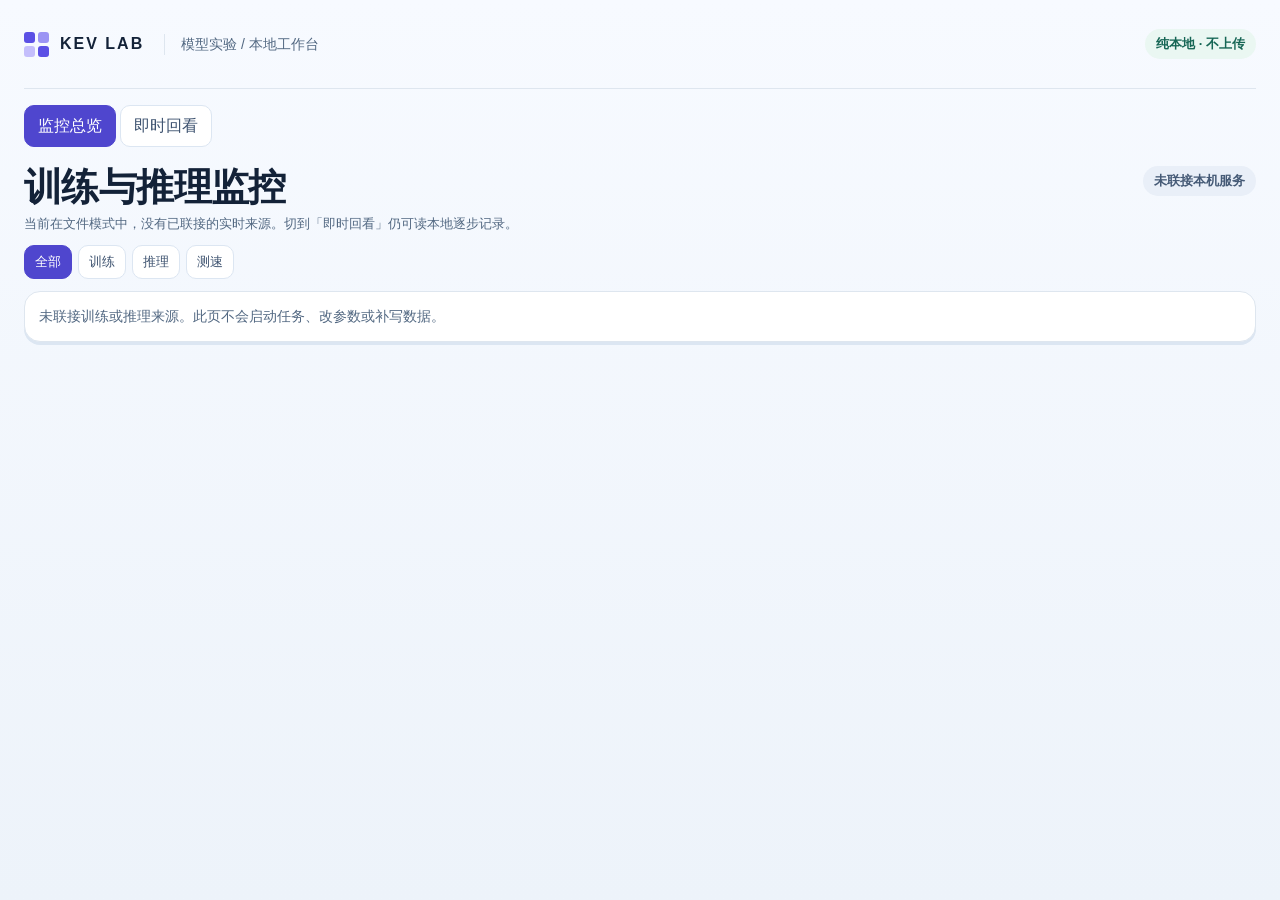
==== workbench/index.html @ c34fbc9e "Consolidate monitor and on-demand replay into workbench" ====
<!doctype html>
<html lang="zh-CN">
<head>
<meta charset="utf-8">
<meta name="viewport" content="width=device-width,initial-scale=1">
<meta name="color-scheme" content="light">
<meta http-equiv="Content-Security-Policy" content="default-src 'none'; script-src 'unsafe-inline'; style-src 'unsafe-inline'; connect-src 'self'; form-action 'none'; base-uri 'none'">
<title>Kev 2048 本地工作台</title>
<style>
:root{--ink:#132238;--muted:#526882;--line:#dee6ef;--indigo:#4f46ce;--coral:#ae4132;--shadow:#dce6f2;--card:#fff}
*,*::before,*::after{box-sizing:border-box}
body{margin:0;min-height:100vh;color:var(--ink);background:linear-gradient(180deg,#f7faff,#edf3fa);font:16px/1.5 "Segoe UI","Noto Sans CJK SC","Microsoft Yahei","PingFang SC",sans-serif}
main{width:min(100% - 48px,1312px);margin:auto}
button,select,input{font:inherit}
button,select{cursor:pointer}
:focus-visible{outline:3px solid #7469f4;outline-offset:3px}
header{min-height:89px;display:flex;align-items:center;border-bottom:1px solid var(--line);gap:20px}
.brand{display:flex;align-items:center;gap:11px;font:700 16px/1.1 "Segoe UI",sans-serif;letter-spacing:2px;white-space:nowrap}
.icon{display:grid;grid-template-columns:repeat(2,11px);gap:3px}
.icon i{width:11px;height:11px;border-radius:3px;background:#5b50e5}
.icon i:nth-child(2){background:#9b94f4}
.icon i:nth-child(3){background:#c4befc}
.crumb{color:var(--muted);font-size:14px;padding-left:16px;border-left:1px solid var(--line)}
.pill{border-radius:999px;padding:5px 11px;font-size:13px;font-weight:700;background:#e9eff8;color:#455a76}
header .pill{margin-left:auto;white-space:nowrap}
.intro{display:flex;align-items:center;justify-content:space-between;gap:14px;padding:24px 0 23px}
h1,h2,p{margin:0}
h1{font-position:normal;font-size:clamp(28px,4vw,43px);letter-spacing:-.6px;line-height:1.12}
.subtitle{margin-top:8px;color:var(--muted)}
.seed{display:block;padding:9px 16px;background:white;border:1px solid var(--line);border-radius:15px;min-width:205px}
.seed span{display:block;font-size:12px;font-weight:700;color:var(--muted)}
.seed select{border:0;padding:2px 24px 2px 0;background:transparent;color:var(--ink);font-weight:700;font-variant-numeric:tabular-nums;width:100%}
.boards{display:grid;grid-template-columns:repeat(2,minmax(0,1fr));gap:32px}
.panel{--accent:var(--indigo);--tone:#eeecff;min-width:0;border:1px solid var(--line);border-radius:23px;background:var(--card);padding:22px 23px 15px;box-shadow:0 4px 0 var(--shadow)}
.panel[data-policy="fixed"]{--accent:var(--coral);--tone:#fcefea}
.panel-head{display:flex;align-items:flex-start;justify-content:space-between;gap:8px;margin-bottom:20px}
.panel h2{font-size:clamp(19px,2.4vw,27px);line-height:1.23;display:flex;align-items:center;gap:8px;overflow-wrap:anywhere}
.panel h2::before{content:"";width:10px;height:10px;border-radius:50%;background:var(--accent);flex-shrink:0}
.panel-head p{color:var(--muted);font-size:13px;margin-top:6px}
.status{color:var(--accent);background:var(--tone);flex-shrink:0;white-space:nowrap}
.status::before{content:"";display:inline-block;width:7px;height:7px;border-radius:50%;background:currentColor;margin-right:6px;vertical-align:1px}
.panel-main{display:grid;grid-template-columns:minmax(0,368fr) minmax(0,202fr);gap:20px;align-items:stretch}
.board{background:#d3ddeb;border-radius:18px;padding:9px;aspect-ratio:1;display:grid;grid-template-columns:repeat(4,minmax(0,1fr));grid-template-rows:repeat(4,minmax(0,1fr));gap:6px;overflow:hidden;container-type:inline-size}
.tile{position:relative;border-radius:10px;display:grid;place-items:center;font-family:"Segoe UI",system-ui,sans-serif;font-size:9.1cqi;font-weight:750;background:#e3eaf2;color:#2d435a;min-width:0;line-height:1}
.tile.spawn{outline:3px solid var(--accent);outline-offset:-3px}
.tile.spawn::after{content:"";position:absolute;width:7px;height:7px;border-radius:50%;top:7px;right:7px;background:var(--accent)}
.tile[data-value="2"]{background:#fafcff}.tile[data-value="4"]{background:#edf0ff;color:#403d8e}.tile[data-value="8"]{background:#d9e4ff;color:#203e7d}.tile[data-value="16"]{background:#a7bff3;color:#192950}.tile[data-value="32"]{background:#5366ad;color:#fff}.tile[data-value="64"]{background:#333580;color:#fff}.tile[data-value="128"]{background:#332c72;color:#fff}.tile[data-value="256"]{background:#292259;color:#fff}
.stats{display:grid;grid-template-rows:repeat(3,minmax(0,auto));align-content:stretch;gap:5px;background:#f2f6fb;border-radius:15px;padding:15px 16px 12px;min-width:0;margin:0}
.metric{min-width:0}
.metric dt{margin:0 0 5px;color:var(--muted);font-size:14px;font-weight:650}
.metric dd{margin:0;font-family:"Segoe UI","Noto Sans CJK SC","Microsoft Yahei",sans-serif;font-variant-numeric:tabular-nums;line-height:1.1;font-size:clamp(20px,3vw,42px);font-weight:750}
.metric.move{border-top:1px solid var(--line);padding-top:14px}
.metric.move dd{background:var(--tone);color:var(--accent);border-radius:10px;padding:10px;font-size:16px;min-height:40px;display:flex;align-items:center;gap:10px}
.metric.move .arrow{font-size:23px;line-height:1}
.metric.tile-best dd{font-size:clamp(18px,2.5vw,30px)}
.decision-note{color:var(--muted);font-size:13px;margin-top:9px;min-height:20px}.panel-foot{border-top:1px solid var(--line);padding-top:13px;margin-top:18px;display:flex;flex-wrap:wrap;justify-content:space-between;gap:3px 10px;font-size:14px;font-weight:700}
.panel-foot span:first-child{color:var(--muted)}
.timeline{margin-top:27px;padding:21px 25px 9px;border:1px solid var(--line);border-radius:22px;background:#fff;box-shadow:0 4px 0 var(--shadow)}
.timeline-main{display:grid;grid-template-columns:245px minmax(0,1fr);gap:34px;align-items:stretch}
.timeline h2{font-size:21px;line-height:1.2}
.timeline .hint{margin-top:5px;font-size:13px;color:var(--muted)}
.controlbar{display:flex;gap:8px;align-items:center;margin-top:15px}
.controlbar button{width:45px;height:42px;padding:0;background:#f1f5fa;border:0;border-radius:12px;color:var(--ink);font-weight:700;display:grid;place-items:center;flex-shrink:0}
.controlbar button:disabled{cursor:not-allowed;opacity:.5}
.controlbar button:not(:disabled):hover{filter:brightness(.95)}
.controlbar button svg{width:18px;height:18px}
.controlbar button.play{background:var(--indigo);color:#fff}
.controlbar select{border:0;background:#f1f5fa;border-radius:10px;padding:7px 6px;font-size:14px;font-weight:700;max-width:68px;color:var(--ink)}
.track{border-left:1px solid var(--line);padding-left:31px;min-width:0;display:flex;flex-direction:column;justify-content:space-between}
.track-top{display:flex;justify-content:space-between;align-items:center;gap:8px}
.track-top label{font-size:14px;font-weight:700;color:var(--muted)}
#turn-output{font-size:17px;font-weight:700;white-space:nowrap;font-variant-numeric:tabular-nums}
input[type="range"]{appearance:none;width:100%;margin:0;background:transparent;height:30px;cursor:pointer;accent-color:var(--indigo)}
input[type="range"]::-webkit-slider-runnable-track{height:7px;border-radius:15px;background:linear-gradient(to right,var(--indigo) 0 var(--position,0%),#dce6f1 var(--position,0%) 100%)}
input[type="range"]::-webkit-slider-thumb{appearance:none;border:3px solid var(--indigo);background:#fff;width:19px;height:19px;border-radius:50%;margin-top:-6px}
input[type="range"]::-moz-range-track{height:7px;border-radius:15px;background:linear-gradient(to right,var(--indigo) 0 var(--position,0%),#dce6f1 var(--position,0%) 100%)}
input[type="range"]::-moz-range-thumb{border:3px solid var(--indigo);background:#fff;width:15px;height:15px;border-radius:50%}
.track-range{margin:26px 6px 0;position:relative}
.tick{position:absolute;top:26px;transform:translateX(-50%);font-size:12px;color:var(--muted);font-variant-numeric:tabular-nums}
.end-marker{position:absolute;bottom:27px;transform:translateX(-50%);border:0;color:var(--coral);background:#fcefea;font-size:11px;font-weight:700;padding:4px 7px;border-radius:9px;white-space:nowrap}
.end-marker[hidden]{display:none}
.jumps{display:flex;gap:7px;flex-wrap:wrap;font-size:12px;margin-top:23px;padding-bottom:3px}
.jumps button{border:1px solid var(--line);padding:4px 8px;border-radius:8px;background:white;color:var(--muted)}
.jumps button:hover{border-color:var(--indigo);color:var(--indigo)}
.legend{margin-top:13px;padding-top:9px;border-top:1px solid var(--line);display:flex;justify-content:space-between;gap:8px;color:var(--muted);font-size:12px}
.legend i{display:inline-block;width:12px;height:12px;border:2px solid var(--indigo);border-radius:3px;vertical-align:-2px;margin-right:6px}
.page-foot{padding:20px 0;display:flex;gap:10px;justify-content:space-between;color:var(--muted);font-size:12px}
.page-foot strong{letter-spacing:1.25px;white-space:nowrap}
@media(max-width:1060px){.boards{gap:18px}.panel{padding:17px}.panel-main{gap:11px}.stats{padding:10px}.metric dt{font-size:12px}.metric.move{padding-top:8px}.metric.move dd{min-height:34px;padding:6px;font-size:14px}}
@media(max-width:800px){main{width:calc(100% - 32px)}header{min-height:58px}.intro{padding:19px 0}.panel-main{grid-template-columns:1fr}.stats{grid-template-columns:repeat(3,minmax(0,1fr));grid-template-rows:auto;gap:6px;padding:10px;align-items:start}.metric.move{border:0;padding:0}.metric.move dd{min-height:0;padding:3px 4px;gap:4px;white-space:nowrap}.metric.move .arrow{font-size:17px}.metric dt{margin-bottom:4px}.board{max-width:100%}.timeline-main{grid-template-columns:1fr;gap:15px}.track{border-left:0;border-top:1px solid var(--line);padding:12px 0 0}}
@media(max-width:520px){main{width:calc(100% - 22px)}header{gap:9px;min-height:49px}.brand{font-size:12px;letter-spacing:1.2px;gap:6px}.icon{grid-template-columns:repeat(2,8px);gap:2px}.icon i{width:8px;height:8px;border-radius:2px}.crumb{font-size:11px;padding-left:7px}.pill{font-size:11px;padding:4px 6px}.status::before{width:5px;height:5px;margin-right:3px}.intro{display:block;padding:14px 0}.subtitle{font-size:13px;margin-top:5px}.seed{margin-top:9px;padding:3px 7px;min-width:0;display:inline-flex;gap:5px;align-items:center}.seed span{font-size:10px}.seed select{padding:2px;font-size:12px;width:auto}.boards{gap:8px}.panel{padding:9px 6px 8px;border-radius:12px}.panel-head{display:block;margin-bottom:6px}.panel h2{font-size:15px;gap:5px}.panel h2::before{width:6px;height:6px}.panel-head p{display:none}.status{display:inline-block;margin-top:4px}.panel-main{gap:5px}.board{padding:4px;gap:3px;border-radius:9px}.tile{border-radius:5px;font-size:11.7cqi}.tile.spawn{outline-width:2px;outline-offset:-2px}.tile.spawn::after{width:4px;height:4px;top:4px;right:4px}.stats{padding:5px 4px;gap:3px;border-radius:7px}.metric dt{font-size:10px;line-height:1.12;margin-bottom:5px;min-height:22px}.metric dd,.metric.tile-best dd{font-size:17px}.metric.move dd{font-size:10px;padding:3px 2px;gap:1px}.metric.move .arrow{font-size:12px}.panel-foot{display:block;margin-top:6px;padding-top:6px;font-size:10px}.panel-foot span:first-child{display:block}.timeline{margin-top:12px;padding:11px 10px 7px;border-radius:12px}.timeline h2{font-size:17px}.timeline .hint{font-size:11px}.timeline-main{gap:8px}.controlbar{margin-top:8px}.controlbar button{width:44px;height:44px}.track{padding-top:7px}.track-top label,.jumps{font-size:11px}#turn-output{font-size:14px}.track-range{margin:24px 7px 0}.legend{margin-top:7px;font-size:10px}.legend .shortcuts{display:none}.page-foot{font-size:9px;padding:10px 0}}
@media(max-width:520px){.decision-note{font-size:10px;line-height:1.25;min-height:26px;margin-top:5px}}
@media(prefers-reduced-motion:reduce){*{scroll-behavior:auto!important}}
/* The semantic grid remains in place underneath the clipped, visual-only layer. */
.board{position:relative}
.board.is-sliding>.tile{color:transparent!important;background:#e3eaf2!important;outline:none!important}
.board.is-sliding>.tile::after{display:none}
.fx-layer{position:absolute;inset:0;pointer-events:none;z-index:2;overflow:hidden}
.tile.fx-tile{position:absolute;max-width:none;will-change:transform,opacity}

[hidden]{display:none!important}
header .pill{color:#166655;background:#eaf7f2}
#import-panel{padding:17px 19px;margin-bottom:17px}
.import-grid{display:grid;grid-template-columns:minmax(0,1fr) auto;align-items:center;gap:14px}
.import-title{font-size:19px}
.import-help{font-size:13px;color:var(--muted);margin-top:4px;overflow-wrap:anywhere}
.picker{background:var(--indigo);color:white;border:0;border-radius:11px;padding:10px 14px;font-size:14px;font-weight:700;white-space:nowrap}
.picker:disabled{opacity:.6;cursor:wait}
#file-input{position:absolute;width:1px;height:1px;overflow:hidden;clip-path:inset(50%)}
#import-panel.dragover{outline:2px solid var(--indigo);outline-offset:3px}
#import-status{font-size:13px;color:var(--muted);margin-top:9px;overflow-wrap:anywhere}
#import-status[data-error=true]{color:var(--coral)}
.view-controls{display:grid;grid-template-columns:minmax(114px,.62fr) repeat(2,minmax(120px,1fr));gap:8px;margin:0 0 10px}
.view-controls label{min-width:0;font-size:12px;font-weight:700;color:var(--muted);background:#fff;border:1px solid var(--line);border-radius:11px;padding:6px 8px}
.view-controls select{display:block;width:100%;min-width:0;overflow:hidden;text-overflow:ellipsis;border:0;padding:4px;color:var(--ink);background:transparent}
.same-step{font-size:13px;color:var(--muted);margin:0 0 12px}
.same-step[data-mismatch=true]{color:var(--coral)}
.boards.single{grid-template-columns:minmax(0,650px);justify-content:center}
.panel-head p{overflow-wrap:anywhere}
.panel[data-slot="right"]{--accent:var(--coral);--tone:#fcefea}
.card{border:1px solid var(--line);border-radius:16px;background:white;box-shadow:0 3px 0 var(--shadow)}
.blank{padding:34px 24px;text-align:center;color:var(--muted)}
.blank h2{color:var(--ink);margin-bottom:4px;font-size:22px}
.panel-foot{margin-top:10px}
.decision-note{overflow-wrap:anywhere}
@media(max-width:600px){.view-controls{grid-template-columns:1fr 1fr}.view-controls label:first-child{grid-column:1/-1}.same-step{font-size:11px}.import-title{font-size:16px}.import-help,#import-status{font-size:11px}#import-panel{padding:11px}.import-grid{gap:8px}.picker{font-size:12px;padding:8px}.blank{padding:24px 12px}.blank h2{font-size:18px}}
.arcade-nav{display:flex;gap:7px;align-items:center;flex-wrap:wrap;margin:16px 0 0}
.arcade-nav button,.monitor-filters button{border:1px solid #dce6f2;border-radius:10px;background:#fff;color:#3e5370;padding:8px 13px;font:inherit;cursor:pointer}
.arcade-nav button[aria-selected="true"],.monitor-filters button[aria-pressed="true"]{color:#fff;background:var(--indigo);border-color:var(--indigo)}
.monitor-pane{padding:13px 0 24px}
.monitor-header{display:flex;justify-content:space-between;align-items:flex-start;gap:12px;margin:6px 0 12px}
.monitor-header h1{font-size:clamp(25px,4vw,38px);margin-bottom:5px}
.monitor-header p,.monitor-meta,.monitor-history{font-size:13px;color:var(--muted);overflow-wrap:anywhere}
.monitor-filters{display:flex;gap:6px;flex-wrap:wrap;margin-bottom:12px}
.monitor-filters button{font-size:13px;padding:6px 10px}
#monitor-sources{display:grid;grid-template-columns:repeat(2,minmax(0,1fr));gap:14px;align-items:start}
.monitor-card,.monitor-empty{padding:14px;min-width:0;overflow-wrap:anywhere}
.monitor-empty{grid-column:1/-1;color:var(--muted);font-size:14px}
.monitor-top{display:flex;justify-content:space-between;align-items:flex-start;gap:10px}
.monitor-top h2{font-size:19px;line-height:1.2;margin:0 0 5px}
.monitor-stage{font-size:14px;font-weight:710;margin:8px 0 6px}
.pill[data-tone="active"]{background:#e5f5ed;color:#176d55}
.pill[data-tone="old"]{background:#fff2da;color:#785120}
.pill[data-tone="error"]{background:#fcece8;color:var(--coral)}
.monitor-progress{height:9px;width:100%;accent-color:var(--indigo)}
.monitor-metrics{display:grid;grid-template-columns:repeat(auto-fit,minmax(112px,1fr));gap:6px;margin:7px 0}
.monitor-metric{background:#f2f6fb;border-radius:8px;padding:7px 8px}
.monitor-metric dt{color:var(--muted);font-size:11px}
.monitor-metric dd{margin:0;font-weight:700;font-size:16px}
.monitor-card h3{font-size:13px;margin:11px 0 4px}
.monitor-board{aspect-ratio:1;width:min(100%,190px);display:grid;grid-template:repeat(4,1fr)/repeat(4,1fr);gap:4px;padding:5px;background:#d3ddeb;border-radius:10px}
.monitor-board .tile{font-size:16px;border-radius:7px}
.monitor-history{padding-left:1.3em;margin:0}
.monitor-history li{margin:2px 0}
@media(max-width:650px){.arcade-nav{margin-top:10px}.arcade-nav button{font-size:13px;padding:6px 9px}.monitor-header p,.monitor-meta,.monitor-history{font-size:11px}#monitor-sources{grid-template-columns:1fr}.monitor-card,.monitor-empty{padding:10px}.monitor-top h2{font-size:17px}}
</style>
</head>
<body><main>
<header><div class="brand"><span class="icon" aria-hidden="true"><i></i><i></i><i></i><i></i></span>KEV LAB</div><p class="crumb">模型实验 / 本地工作台</p><span class="pill">纯本地 · 不上传</span></header>
<nav class="arcade-nav" aria-label="工作台模式"><div role="tablist" aria-label="工作台模式">
<button type="button" role="tab" id="arcade-monitor-tab" aria-selected="true" aria-controls="arcade-monitor-pane">监控总览</button>
<button type="button" role="tab" id="arcade-review-tab" aria-selected="false" aria-controls="arcade-review-pane" tabindex="-1">即时回看</button>
</div></nav>
<section id="arcade-monitor-pane" class="monitor-pane" role="tabpanel" aria-labelledby="arcade-monitor-tab">
<div class="monitor-header"><div><h1>训练与推理监控</h1><p id="monitor-description">只读查看实际来源的最近进展。</p></div>
<span class="pill" id="monitor-connection" role="status">尚未联接</span></div>
<div class="monitor-filters" aria-label="筛选观察来源">
<button type="button" data-monitor-filter="all" aria-pressed="true">全部</button>
<button type="button" data-monitor-filter="training" aria-pressed="false">训练</button>
<button type="button" data-monitor-filter="inference" aria-pressed="false">推理</button>
<button type="button" data-monitor-filter="benchmark" aria-pressed="false">测速</button>
</div>
<div id="monitor-sources"><div class="card monitor-empty">尚未收到观察来源。</div></div>
</section>
<div id="arcade-review-pane" role="tabpanel" aria-labelledby="arcade-review-tab" hidden>
<section class="intro" aria-labelledby="main-title"><div><h1 id="main-title">2048 即时回看</h1><p class="subtitle">选中结果文件，就能回放真实棋局。无需装模型、开服务器或联网。</p></div></section>
<section class="card" id="import-panel" aria-labelledby="import-title">
<div class="import-grid"><div><h2 class="import-title" id="import-title">导入本地对局</h2><p class="import-help">选择或拖入一个或多个逐步记录，例如 <code>runs/某次测试/moves.jsonl</code>。<code>benchmark.json</code> 只有摘要，不能回放。</p></div><button type="button" class="picker" id="pick" aria-describedby="import-status">选择结果文件</button><input id="file-input" type="file" accept=".jsonl,.json,application/json,application/x-ndjson" multiple tabindex="-1" aria-label="选择对局文件"></div>
<p id="import-status" role="status">文件只在当前浏览器里读取。可同时选中两次测试的逐步记录。</p>
</section>
<section class="card blank" id="empty"><h2>还没有导入棋局</h2><p>选一个文件可播放单局；导入相同种子下的两个版本，可并排比较。</p></section>
<section id="replay" hidden aria-label="对局回放">
<div class="view-controls">
<label>选择种子 <select id="seed-select" aria-label="选择种子"></select></label>
<label>左侧版本 <select id="left-select" aria-label="左侧版本"></select></label>
<label id="right-control">右侧版本 <select id="right-select" aria-label="右侧版本"></select></label>
</div>
<p class="same-step" id="comparison">同一步不一定是同一盘面；这里只对齐两局各自的步数。</p>
<div class="boards" id="boards">
<article class="panel" data-slot="left">
<div class="panel-head"><div><h2>左侧</h2><p class="panel-source"></p></div><span class="pill status"></span></div>
<div class="panel-main">
<div class="board" role="img"></div>
<dl class="stats"><div class="metric"><dt class="score-label"></dt><dd class="score"></dd></div><div class="metric move"><dt class="move-label"></dt><dd><span class="arrow" aria-hidden="true"></span><span class="move-name"></span></dd></div><div class="metric tile-best"><dt>最大方块</dt><dd class="best"></dd></div></dl>
</div><p class="decision-note"></p><div class="panel-foot"><span>记录终点</span><span class="final"></span></div>
</article><article class="panel" data-slot="right">
<div class="panel-head"><div><h2>右侧</h2><p class="panel-source"></p></div><span class="pill status"></span></div>
<div class="panel-main">
<div class="board" role="img"></div>
<dl class="stats"><div class="metric"><dt class="score-label"></dt><dd class="score"></dd></div><div class="metric move"><dt class="move-label"></dt><dd><span class="arrow" aria-hidden="true"></span><span class="move-name"></span></dd></div><div class="metric tile-best"><dt>最大方块</dt><dd class="best"></dd></div></dl>
</div><p class="decision-note"></p><div class="panel-foot"><span>记录终点</span><span class="final"></span></div>
</article></div>
<section class="timeline" aria-labelledby="timeline-title">
<div class="timeline-main">
<div><h2 id="timeline-title">回放时间轴</h2><p class="hint" id="track-hint">比较时对齐两边的步数</p>
<div class="controlbar">
<button type="button" id="prev" aria-label="上一步" title="上一步（←）"><svg aria-hidden="true" viewBox="0 0 24 24" fill="none" stroke="currentColor" stroke-width="2" stroke-linecap="round" stroke-linejoin="round"><path d="M15 6l-6 6 6 6"/></svg></button>
<button type="button" class="play" id="play" aria-label="播放" title="播放或暂停（空格）"><svg aria-hidden="true" viewBox="0 0 24 24" fill="currentColor"><path d="M7 4l14 8-14 8z"/></svg></button>
<button type="button" id="next" aria-label="下一步" title="下一步（→）"><svg aria-hidden="true" viewBox="0 0 24 24" fill="none" stroke="currentColor" stroke-width="2" stroke-linecap="round" stroke-linejoin="round"><path d="M9 6l6 6-6 6"/></svg></button>
<select id="speed" aria-label="播放速度"><option value="0.5">0.5×</option><option value="1" selected>1×</option><option value="2">2×</option><option value="4">4×</option></select>
</div></div>
<div class="track"><div class="track-top"><label for="seek">按步回放</label><output id="turn-output" for="seek"></output></div>
<div class="track-range"><button type="button" class="end-marker" id="marker" hidden></button><input type="range" id="seek" min="0" max="0" step="1" value="0"><div id="ticks" aria-hidden="true"></div></div>
<div class="jumps"><button type="button" id="jump-start">回到开局</button><button type="button" id="jump-divergence" hidden></button><button type="button" id="jump-end">跳到最后</button></div></div>
</div>
<div class="legend"><span><i aria-hidden="true"></i>先滑动、再合并。描边标记最后出现的新方块。</span><span class="shortcuts">← / → 移步 · 空格播放或暂停</span></div>
</section>
</section>
<footer class="page-foot"><span>来源：你选择的本地逐步记录。页面从不上传、推理或补写新走法。</span><strong>KEV / 2048</strong></footer><noscript>请启用 JavaScript 以读取并回放本地文件。此页面不需要网络。</noscript>
</div>
</main>
<script>/* Independent offline verifier; never evaluates imported data as code. */
(function (root) {
  'use strict';
  const MAX_BYTES = 16 * 1024 * 1024, MAX_ROWS = 25000, MAX_TRACKS = 128, MAX_TURNS = 10000;
  const DIRS = ['up','down','left','right'];
  const END = new Map([['terminal','terminal'],['cap','cap'],['capped','cap'],['stopped','stopped'],['error','incomplete'],['incomplete','incomplete']]);
  const EVENTS = new Set(['ready','loading','running','paused','move','terminal','cap','capped','stopped','error','incomplete']);
  let imports = 0;
  function fail(s) { throw new Error(s); }
  function obj(x) { return x !== null && typeof x === 'object' && !Array.isArray(x); }
  function has(o,k) { return Object.prototype.hasOwnProperty.call(o,k); }
  function eq(a,b) { return a.length === b.length && a.every((x,i) => x === b[i]); }
  function str(x) {
    return typeof x === 'string' && x.trim() && x.length <= 100 && !/[\x00-\x1f\x7f]/.test(x);
  }
  function tile(x) {
    return Number.isSafeInteger(x) && (x===0 || (x>=2 && x<=2**30 && Number.isInteger(Math.log2(x))));
  }
  function board(raw) {
    if (!Array.isArray(raw)) fail('缺少可验证的 4×4 棋盘');
    let b = raw;
    if (raw.length === 4 && raw.every(row => Array.isArray(row) && row.length === 4)) b = raw.flat();
    if (b.length !== 16 || !b.every(tile)) fail('棋盘必须包含 16 个合法方块值');
    return b.slice();
  }
  const lines = Object.fromEntries(DIRS.map(d => [d, Array.from({length:4}, (_,i) =>
    Array.from({length:4}, (_,j) => d==='up' ? 4*j+i : d==='down' ? 4*(3-j)+i :
      d==='left' ? 4*i+j : 4*i+3-j))]));
  function slide(b, a) {
    const c = Array(16).fill(0);
    let gain = 0;
    for (const idx of lines[a]) {
      const ts = idx.map(i=>b[i]).filter(Boolean);
      let dest = 0;
      for (let i = 0; i < ts.length; i++) {
        let v = ts[i];
        if (v === ts[i+1]) { v *= 2; i++; gain += v; }
        c[idx[dest++]] = v;
      }
    }
    return { b:c, gain };
  }
  function legal(b) { return DIRS.filter(d => !eq(slide(b,d).b,b)); }
  function decode(text) {
    if (typeof text !== 'string') fail('只接受本地文本回放');
    if (text.length > MAX_BYTES || new TextEncoder().encode(text).byteLength > MAX_BYTES) fail('文件超过 16 MiB');
    text = text.trimStart().replace(/^\uFEFF/, '').trim();
    if (!text || !/^[{[]/.test(text)) fail('只支持 JSON 或 JSONL 逐步记录');
    let x, parsed = false;
    try { x = JSON.parse(text); parsed = true; } catch (_) {}
    if (parsed) {
      if (Array.isArray(x)) return x;
      if (obj(x)) {
        const recognized = ['moves','events','rows','frames'].filter(k => Array.isArray(x[k]));
        if (recognized.length > 1) fail('结构含多个回放数组，无法区分');
        if (recognized.length === 1) {
          return x[recognized[0]].map(row => {
            if (!obj(row)) return row;
            const out={...row};
            for (const k of ['seed','policy','profile','run_id','cap']) {
              if (has(x,k) && has(row,k) && x[k] !== row[k]) fail('分组字段与步骤冲突');
              if (has(x,k) && !has(row,k)) out[k]=x[k];
            }
            return out;
          });
        }
        if (Array.isArray(x.before) && (Array.isArray(x.after) || Array.isArray(x.board))) return [x];
      }
      fail('缺少逐步记录，不能使用摘要生成回放');
    }
    const ls=text.split(/\r?\n/);
    if (ls.length > MAX_ROWS) fail('记录行数超限');
    return ls.flatMap((s,i) => {
      if (!s.trim()) return [];
      try { return [JSON.parse(s)]; } catch (_) { fail('第 '+(i+1)+' 行不是完整 JSON'); }
    });
  }
  function stopOf(x) {
    if (x===null || x===undefined || x==='') return null;
    if (!END.has(x)) fail('未知结束类型');
    return END.get(x);
  }
  function parseTrace(text, sourceName='导入记录') {
    const rows=decode(text);
    if (!rows.length || rows.length > MAX_ROWS) fail('空记录或记录数超限');
    const sourceId='import-'+(++imports);
    const file=(String(sourceName).split(/[\\/]/).pop()||'导入记录').replace(/[\x00-\x1f\x7f]/g,'').slice(0,160);
    const groups=new Map();
    let line=0;
    for (const record of rows) {
      line++;
      try {
        const r=record;
        if (!obj(r)) fail('步骤必须为对象');
        if (has(r,'type') && !EVENTS.has(r.type)) fail('未知事件类型');
        // A server's ready greeting is not a run and has no trusted trajectory.
        if (r.type==='ready' && !r.run_id && r.turn===0 && !has(r,'action')) continue;
        if (!(Number.isSafeInteger(r.seed) && r.seed>=0) && !str(r.seed)) fail('缺少有效种子');
        const p=has(r,'policy') ? r.policy : has(r,'profile') ? r.profile : 'native';
        if (!str(p)) fail('无效策略名');
        if (has(r,'run_id') && !str(r.run_id)) fail('无效运行编号');
        const key=JSON.stringify([r.seed,p,r.run_id??null]);
        let g=groups.get(key);
        if (!g) {
          if (groups.size>=MAX_TRACKS) fail('对局轨道数超限');
          g={id:sourceId+'-game-'+groups.size,sourceId,file,seed:r.seed,label:p,policy:p,frames:[],
             status:'incomplete',cap:null,ended:false,seq:null,opening:null};
          groups.set(key,g);
        }
        if (has(r,'seq')) {
          if (!Number.isSafeInteger(r.seq) || r.seq<0 || (g.seq!==null && r.seq<=g.seq)) fail('事件序号没有严格递增');
          g.seq=r.seq;
        }
        if (has(r,'cap') && r.cap!==null) {
          if (!Number.isSafeInteger(r.cap) || r.cap<1 || r.cap>MAX_TURNS || (g.cap!==null && g.cap!==r.cap)) fail('无效或互相矛盾的步数上限');
          g.cap=r.cap;
        }
        if (has(r,'type') && r.type!=='move') {
          if (has(r,'action') || !Number.isSafeInteger(r.turn) || r.turn<0 || !Array.isArray(r.board)) fail('无效状态事件');
          const current=g.frames.at(-1);
          const reported=board(r.board);
          if (current) {
            if (r.turn!==current.p || !eq(reported,current.b) || (has(r,'score') && r.score!==current.s) ||
                (has(r,'tile') && r.tile!==current.m)) fail('运行状态与已记录棋盘不一致');
          } else {
            if (r.turn!==0 || r.score!==0 || (g.opening && !eq(reported,g.opening))) fail('首个状态必须为开局');
            g.opening=reported;
          }
          const final=stopOf(END.has(r.type)?r.type:null);
          if (final) {
            if (!current) {
              if (final==='stopped' || final==='incomplete') {g.ended=true; continue;}
              fail('无可重放的走子');
            }
            if (g.ended && final!==g.status) fail('结束事件相互矛盾');
            if ((final==='terminal')!==(!legal(current.b).length)) fail('结束类型与棋局状态不一致');
            if (final==='cap' && g.cap!==null && current.p!==g.cap) fail('结束步数不是上限');
            if (stopOf(r.stop)!==null && stopOf(r.stop)!==final) fail('结束标记相互矛盾');
            g.status=final; g.ended=true;
          } else if (g.ended) fail('结束后还有运行事件');
          continue;
        }
        if (g.ended) fail('结束后还有走子');
        const turn=r.turn;
        if (!Number.isSafeInteger(turn) || turn<1 || turn>MAX_TURNS || (g.cap!==null && turn>g.cap)) fail('无效步数');
        const prev=board(r.before), next=board(has(r,'after') ? r.after : r.board);
        if (has(r,'after') && has(r,'board') && !eq(next,board(r.board))) fail('两种结果棋盘冲突');
        if (!g.frames.length) {
          if (turn!==1 || prev.filter(Boolean).length!==2 || prev.some(v=>v!==0 && v!==2 && v!==4)) fail('首步缺失或不是标准开局');
          if (g.opening && !eq(prev,g.opening)) fail('首步和开局不一致');
          g.frames.push({p:0,b:prev,s:0,m:Math.max(...prev),a:null,g:0,n:null});
        }
        const current=g.frames.at(-1);
        if (turn!==current.p+1 || !eq(prev,current.b)) fail('步骤不连续或前后棋盘不一致');
        const action=r.action;
        if (!DIRS.includes(action)) fail('未知方向');
        const moved=slide(prev,action);
        if (eq(prev,moved.b)) fail('不能移动的方向不是合法一步');
        const diffs=next.map((v,i)=>v===moved.b[i]?-1:i).filter(i=>i>=0);
        if (diffs.length!==1 || moved.b[diffs[0]]!==0 || ![2,4].includes(next[diffs[0]])) fail('滑动后必须仅在空格生成一个 2 或 4');
        const n=diffs[0];
        if (has(r,'spawn_index') && r.spawn_index!==n) fail('新方块位置错误');
        if (has(r,'spawn')) {
          if (!(Array.isArray(r.spawn) && r.spawn.length===3 && r.spawn[0]===Math.floor(n/4) && r.spawn[1]===n%4 && r.spawn[2]===next[n])) fail('新方块详情错误');
        }
        const score=current.s+moved.gain, max=Math.max(...next);
        if (r.score!==score || !Number.isSafeInteger(score)) fail('累计分数与实际合并不一致');
        for (const k of ['gained','gain']) if (has(r,k) && r[k]!==moved.gain) fail('本步得分与实际合并不一致');
        for (const k of ['tile','max_tile']) if (has(r,k) && r[k]!==max) fail('最大方块与棋盘不一致');
        const available=legal(next);
        if (has(r,'terminal') && (typeof r.terminal!=='boolean' || r.terminal!==!available.length)) fail('终局标记与可走方向矛盾');
        const stop=stopOf(r.stop ?? (['capped','cap','stopped'].includes(r.status)?r.status:null));
        if (stop && (stop==='terminal')!==(!available.length)) fail('结束标记与棋盘矛盾');
        if (stop==='cap' && g.cap!==null && turn!==g.cap) fail('标记截断的步数不是上限');
        g.frames.push({p:turn,b:next,s:score,m:max,a:action,g:moved.gain,n});
        if (stop || !available.length || (g.cap!==null && turn===g.cap)) {
          g.status=stop || (!available.length?'terminal':'cap');
          g.ended=true;
        }
      } catch (err) { fail('记录 '+line+'：'+err.message); }
    }
    const out=[...groups.values()].filter(g=>g.frames.length>1);
    if (!out.length) fail('没有可验证的完整走子');
    if (out.length!==groups.size) fail('文件混有不能回放的运行');
    return out.map(({id,file,sourceId,seed,label,policy,frames,status}) => ({id,file,sourceId,seed,label,policy,frames,status}));
  }
  const api={parseTrace,MAX_BYTES,MAX_ROWS,MAX_TRACKS,MAX_TURNS};
  root.KevTrace=api;
  if (typeof module !== 'undefined' && module.exports) module.exports=api;
})(typeof globalThis==='object'?globalThis:this);
</script>
<script>'use strict';
const $=id=>document.getElementById(id);
const seedSelect=$('seed-select'),leftSelect=$('left-select'),rightSelect=$('right-select');
const seek=$('seek'),play=$('play'),prev=$('prev'),next=$('next'),speed=$('speed'),marker=$('marker');
const turnText=$('turn-output'),ticks=$('ticks'),divergence=$('jump-divergence');
const names={up:['↑','向上'],down:['↓','向下'],left:['←','向左'],right:['→','向右']};
const fmt=new Intl.NumberFormat('zh-CN');
const words={terminal:'自然终局',cap:'步数到限',stopped:'已手动停止',incomplete:'记录不完整'};
const policyNames={canonical:'标准选项',fixed:'固定槽位',identity:'原始棋盘',d4:'八方向投票',v2:'V2',hard:'V3-hard',greedy:'贪心参考',candidate:'候选版本',native:'原生模型',frozen_v2:'冻结 V2',official_kev_0_8b:'官方 Kev 0.8B'};
const MAX_FILES=8, MAX_TOTAL_BYTES=48*1024*1024, MAX_TOTAL_GAMES=256, MAX_TOTAL_FRAMES=100000;
let groups=new Map(),match={},turn=0,maxTurn=0,timer=null,playing=false,cut=null,loadId=0;
const panels={};
for(const p of document.querySelectorAll('.panel')){
 const get=q=>p.querySelector(q), b=get('.board');
 const nodes=Array.from({length:16},()=>{
  const t=document.createElement('div');t.className='tile';t.setAttribute('aria-hidden','true');b.append(t);return t;
 });
 panels[p.dataset.slot]={element:p,nodes,board:b,title:get('h2'),source:get('.panel-source'),status:get('.status'),scoreLabel:get('.score-label'),score:get('.score'),moveLabel:get('.move-label'),move:get('.move-name'),arrow:get('.arrow'),best:get('.best'),note:get('.decision-note'),final:get('.final')};
}
function options(select,values,chosen){
 select.replaceChildren(...values.map(([key,text])=>{
  const o=document.createElement('option');o.value=key;o.textContent=text;return o;
 }));
 select.value=chosen;
}
const eq=(a,b)=>a.length===b.length&&a.every((x,i)=>x===b[i]);
const maxP=g=>g.frames.at(-1).p;
const frame=(g,p)=>g.frames[Math.min(p,maxP(g))];
const revealFile=g=>'文件 '+g.sourceOrder+' · '+g.file;
const titleOf=g=>(Object.hasOwn(policyNames,g.policy)?policyNames[g.policy]:null)||g.label||g.policy||'原生模型';
const optionName=g=>revealFile(g)+' · '+titleOf(g);
function putPanel(key){
 const g=match[key], refs=panels[key];
 refs.element.hidden=!g;
 if(!g)return;
 const end=maxP(g),shown=Math.min(turn,end),f=frame(g,turn),frozen=turn>end;
 const action=f.a,spawn=f.n,board=f.b;
 refs.title.textContent=titleOf(g);refs.source.textContent=revealFile(g);
 for(let i=0;i<16;i++){
  const tile=refs.nodes[i];tile.dataset.value=board[i];tile.textContent=board[i]||'';
  const fresh=i===spawn&&!frozen;tile.classList.toggle('spawn',fresh);
  if(fresh)tile.title='本步新方块：第 '+(Math.floor(i/4)+1)+' 行，第 '+(i%4+1)+' 列';
  else tile.removeAttribute('title');
 }
 const rows=[];for(let i=0;i<16;i+=4)rows.push(board.slice(i,i+4).map(x=>x||'空').join('、'));
 refs.board.setAttribute('aria-label',refs.title.textContent+'棋盘：'+rows.join('；'));
 refs.status.textContent=shown===end?words[g.status]:shown?'记录可继续':'开局';
 refs.scoreLabel.textContent=shown?'第 '+shown+' 步后得分':'开局得分';refs.score.textContent=fmt.format(f.s);
 refs.moveLabel.textContent=action?'本步动作':'开局状态';
 refs.arrow.textContent=!frozen&&action?names[action][0]:'';
 refs.move.textContent=frozen?'无新动作':action?names[action][1]:'还未移动';
 refs.best.textContent=f.m;
 refs.final.textContent='第 '+end+' 步 · '+fmt.format(g.frames.at(-1).s)+' 分 · '+words[g.status];
 refs.note.textContent=frozen?'此侧记录止于第 '+end+' 步，棋盘保持不变。':
 g.status==='incomplete'&&shown===end?'文件没有终局或截断标记；未补写后续走法。':
 action?(f.g?'本步合并 +'+fmt.format(f.g)+' 分':'本步无合并得分'):'等待选择下一步。';
}
function draw(){
 putPanel('left');putPanel('right');
 seek.value=turn;seek.disabled=!maxTurn;seek.setAttribute('aria-valuetext','第 '+turn+' / '+maxTurn+' 步');
 seek.style.setProperty('--position',(maxTurn?100*turn/maxTurn:0)+'%');
 turnText.textContent='第 '+turn+' / '+maxTurn+' 步';prev.disabled=turn<=0;next.disabled=turn>=maxTurn;play.disabled=!maxTurn;
 const pair=match.right;
 const openingMismatch=pair&&!eq(match.left.frames[0].b,pair.frames[0].b);
 const mismatch=pair&&!eq(frame(match.left,turn).b,frame(pair,turn).b);
 $('comparison').dataset.mismatch=String(Boolean(mismatch||openingMismatch));
 $('comparison').textContent=!pair?'当前为单局回放。':openingMismatch?'开局棋盘不同，仅并列观看；同步步数不表示对照了同一开局。':
 '同一步不一定是同一盘面；这里只对齐两局各自的步数。'+(mismatch?' 当前两盘不同。':' 当前两盘相同。');
}
function refreshPlay(){
 play.setAttribute('aria-label',playing?'暂停':'播放');play.innerHTML=playing?
 '<svg aria-hidden="true" viewBox="0 0 24 24" fill="currentColor"><path d="M6 5h4v14H6zm8 0h4v14h-4z"/></svg>':
 '<svg aria-hidden="true" viewBox="0 0 24 24" fill="currentColor"><path d="M7 4l14 8-14 8z"/></svg>';
}
/* Deterministic one-slide visual layout, independent of the logged random spawn. */
function slidePlan(board, direction) {
 if (!Object.hasOwn(names,direction)) return null;
 const vertical=direction==='up'||direction==='down';
 const reverse=direction==='down'||direction==='right';
 const slid=Array(16).fill(0), moves=[], merges=[];
 for(let lane=0;lane<4;lane++){
  const cells=Array.from({length:4},(_,i)=>vertical?4*i+lane:4*lane+i);
  if(reverse) cells.reverse();
  const used=cells.filter(i=>board[i]!==0);
  for(let i=0,k=0;i<used.length;i++,k++){
   const from=used[i], to=cells[k], value=board[from];
   moves.push({from,to,value});
   if(i+1<used.length && board[used[i+1]]===value){
    moves.push({from:used[++i],to,value});
    slid[to]=value*2;
    merges.push(to);
   }else slid[to]=value;
  }
 }
 return {slid,moves,merges};
}
const reducedMotion=typeof matchMedia==='function'?matchMedia('(prefers-reduced-motion: reduce)'):null;
let effects=null;
function finishEffects(){
 if(!effects)return;
 const {timers,animations,layers}=effects;
 effects=null;
 for(const id of timers)clearTimeout(id);
 for(const animation of animations)animation.cancel();
 for(const layer of layers){layer.node.remove();layer.board.classList.toggle('is-sliding',false)}
}
if(reducedMotion?.addEventListener)reducedMotion.addEventListener('change',()=>{if(reducedMotion.matches)finishEffects()});
if(typeof window!=='undefined'){
 window.addEventListener('resize',finishEffects);
 document.addEventListener('visibilitychange',()=>{if(document.hidden) finishEffects()});
}
function collectTransition(key,t){
 const rec=match[key], refs=panels[key];
 if(!rec||t>maxP(rec))return null; // frozen arm: never overlay or animate it
 const before=rec.frames[t-1].b;
 const {b:after,a:action,n:spawn}=rec.frames[t];
 const plan=slidePlan(before,action);
 if(!plan || !Number.isInteger(spawn) || spawn<0 || spawn>15 || plan.slid[spawn]!==0 || ![2,4].includes(after[spawn])
         || !after.every((tile,i)=>i===spawn||tile===plan.slid[i])) return null;
 const bounds=refs.board.getBoundingClientRect();
 if(!bounds.width || !bounds.height)return null;
 const cells=refs.nodes.map(tile=>{
  const r=tile.getBoundingClientRect();
  return {x:r.left-bounds.left,y:r.top-bounds.top,w:r.width,h:r.height}
 });
 return {board:refs.board,plan,cells,after,spawn};
}
function overlayTile(layer,index,value,spawn=false){
 const tile=document.createElement('div');
 const {x,y,w,h}=layer.cells[index];
 tile.className='tile fx-tile'+(spawn?' spawn':'');
 tile.dataset.value=value;tile.textContent=value;
 Object.assign(tile.style,{left:x+'px',top:y+'px',width:w+'px',height:h+'px'});
 layer.node.append(tile);
 return tile;
}
function animateForward(t){
 if(reducedMotion?.matches || typeof Element==='undefined' || typeof Element.prototype.animate!=='function')return;
 const inputs=Object.keys(panels).map(key=>collectTransition(key,t)).filter(Boolean);
 if(!inputs.length)return;
 const speedValue=Math.max(.5,Math.min(4,Number(speed.value)||1));
 const slideLength=Math.min(255,Math.round(216/speedValue));
 const mergeLength=Math.min(132,Math.round(108/speedValue));
 const popLength=Math.min(139,Math.round(122/speedValue));
 const fx={layers:[],timers:[],animations:[]};effects=fx;
 const defer=(ms, work)=>fx.timers.push(setTimeout(()=>{if(effects===fx)work()},ms));
 const animate=(el,keys,options)=>fx.animations.push(el.animate(keys,options));
 for(const info of inputs){
  const node=document.createElement('div');
  node.className='fx-layer';node.setAttribute('aria-hidden','true');
  const layer={...info,node};fx.layers.push(layer);
  layer.board.classList.toggle('is-sliding',true);
  layer.board.append(node);
  for(const {from,to,value} of layer.plan.moves){
   const el=overlayTile(layer,from,value);
   if(from!==to){
    const dx=layer.cells[to].x-layer.cells[from].x;
    const dy=layer.cells[to].y-layer.cells[from].y;
    animate(el,[{transform:'translate(0,0)'},{transform:'translate('+dx+'px,'+dy+'px)'}],
        {duration:slideLength,easing:'cubic-bezier(.23,.74,.35,1)',fill:'forwards'});
   }
  }
 }
 defer(slideLength,()=>{
  for(const layer of fx.layers){
   layer.node.replaceChildren();
   for(const [i,value] of layer.plan.slid.entries()){
    if(!value)continue;
    const el=overlayTile(layer,i,value);
    if(layer.plan.merges.includes(i)){
     animate(el,[{transform:'scale(.92)'},{transform:'scale(1.14)',offset:.42},{transform:'scale(1)'}],
         {duration:mergeLength,easing:'ease-out'});
    }
   }
  }
 });
 defer(slideLength+mergeLength,()=>{
  for(const layer of fx.layers){
   const el=overlayTile(layer,layer.spawn,layer.after[layer.spawn],true);
   animate(el,[{opacity:0,transform:'scale(.48)'},{opacity:1,transform:'scale(1.12)',offset:.65},{opacity:1,transform:'scale(1)'}],
       {duration:popLength,easing:'ease-out',fill:'both'});
  }
 });
 defer(slideLength+mergeLength+popLength,finishEffects);
}

function haltPlayback(){clearTimeout(timer);timer=null;playing=false;refreshPlay()}
function stop(){haltPlayback();finishEffects()}
function setTurn(t,cancel=true,animated=false){
 if(!match.left)return;
 const previous=turn;if(cancel)stop();else finishEffects();
 turn=Math.min(maxTurn,Math.max(0,Number(t)));draw();
 if(animated&&turn===previous+1)animateForward(turn);
}
function stepPlayback(){
 clearTimeout(timer);if(!playing)return;
 if(turn>=maxTurn){haltPlayback();return}
 timer=setTimeout(()=>{setTurn(turn+1,false,true);stepPlayback()},650/Number(speed.value));
}
function toggle(){
 if(!maxTurn)return;
 if(playing){stop();return}
 if(turn>=maxTurn)setTurn(0,false);
 playing=true;refreshPlay();stepPlayback();
}
function resolveDivergence(a,b){
 if(!b)return null;
 if(!eq(a.frames[0].b,b.frames[0].b))return {turn:0,text:'从开局盘面就不同'};
 for(let i=1;i<=Math.min(maxP(a),maxP(b));i++){
  if(a.frames[i].a!==b.frames[i].a)return {turn:i,text:'首次走法分岔 · 第 '+i+' 步'};
  if(!eq(a.frames[i].b,b.frames[i].b))return {turn:i,text:'首次盘面分岔 · 第 '+i+' 步'};
 }
 return null;
}
function updateMatch(goTo=0,changed=null){
 const all=groups.get(seedSelect.value);
 if(!all?.length)return;
 let l=all.find(g=>g.uid===leftSelect.value)||all[0],r=all.find(g=>g.uid===rightSelect.value)||null;
 if(r===l){
  if(changed==='right')l=all.find(g=>g!==r);else r=all.find(g=>g!==l&&eq(g.frames[0].b,l.frames[0].b))||all.find(g=>g!==l)||null;
 }
 options(leftSelect,all.map(g=>[g.uid,optionName(g)]),l.uid);
 options(rightSelect,[['','不比较'],...all.filter(g=>g!==l).map(g=>[g.uid,optionName(g)])],r?.uid||'');
 $('right-control').hidden=all.length<2;
 const pair=Boolean(r);$('boards').classList.toggle('single',!pair);
 $('track-hint').textContent=pair?'比较时对齐两边的步数':'查看这局记录的每一步';
 match={left:l,right:r};
 maxTurn=Math.max(maxP(l),r?maxP(r):0);seek.max=maxTurn;
 const marks=[...new Set([0,Math.round(maxTurn/4),Math.round(maxTurn/2),Math.round(maxTurn*3/4),maxTurn])];
 ticks.replaceChildren(...marks.map(t=>{
  const x=document.createElement('span');x.className='tick';x.style.left=(maxTurn?100*t/maxTurn:0)+'%';x.textContent=t;return x;
 }));
 cut=resolveDivergence(l,r);divergence.hidden=!cut;divergence.textContent=cut?.text||'';
 marker.hidden=!pair||maxP(l)===maxP(r);
 if(!marker.hidden){
  const shorter=maxP(l)<maxP(r)?l:r;
  marker.style.left=100*maxP(shorter)/maxTurn+'%';
  marker.textContent=(shorter===l?'左侧':'右侧')+'停止记录 · '+maxP(shorter)+' 步';
  marker.onclick=()=>setTurn(maxP(shorter));
 }
 setTurn(goTo);
}
const openingKey=g=>g.frames[0].b.join(',');
function sameOpeningPair(all){
 const seen=new Map();
 for(const game of all){const key=openingKey(game);if(seen.has(key))return [seen.get(key),game];seen.set(key,game)}
 return null;
}
function chooseSeed(){
 const all=groups.get(seedSelect.value);
 if(!all?.length)return;
 const [left,right]=sameOpeningPair(all)||all;
 options(leftSelect,all.map(g=>[g.uid,optionName(g)]),left.uid);
 options(rightSelect,all.filter(g=>g!==left).map(g=>[g.uid,optionName(g)]),right?.uid||'');
 updateMatch();
}
function importMessage(text,error=false){
 const el=$('import-status');el.dataset.error=String(error);el.textContent=text;
}
async function importFiles(files){
 if(!files.length)return;
 const my=++loadId;
 const fileMax=Math.min(KevTrace.MAX_BYTES||25*1024*1024,25*1024*1024);
 $('pick').disabled=true;
 importMessage('正在本地读取 '+files.length+' 个文件…');
 try{
  if(files.length>MAX_FILES||files.reduce((sum,f)=>sum+f.size,0)>MAX_TOTAL_BYTES)
   throw Error('可一次导入最多 8 个文件，总大小不超过 48 MiB。');
  if(files.some(f=>f.size===0||f.size>fileMax))
   throw Error('有空文件，或单个文件超过 '+Math.floor(fileMax/1048576)+' MiB。没有读取文件内容。');
  const staged=new Map();let count=0,totalFrames=0;
  for(const [i,f] of files.entries()){
   if(my!==loadId)return;
   let games;
   const readable=f.name||('未命名文件 '+(i+1));
   try{
    const raw=await f.text();
    if(my!==loadId)return;
    games=KevTrace.parseTrace(raw,readable);
   }catch(e){throw Error('「'+readable+'」：'+String(e.message||e).slice(0,220));}
   for(const [j,g] of games.entries()){
    if(++count>MAX_TOTAL_GAMES||(totalFrames+=g.frames.length)>MAX_TOTAL_FRAMES)
     throw Error('本次对局数或帧数超过页面上限；请选择更少的结果文件。');
    const group=String(g.seed);
    if(!staged.has(group))staged.set(group,[]);
    staged.get(group).push({...g,uid:'file-'+i+'-game-'+j,sourceOrder:i+1});
   }
  }
  if(my!==loadId)return;
  if(!count)throw Error('没有找到可回放的逐步记录。');
  groups=staged;
  const seedKeys=[...groups.keys()];
  const preferred=seedKeys.find(k=>sameOpeningPair(groups.get(k)))||seedKeys.find(k=>groups.get(k).length>1)||seedKeys[0];
  options(seedSelect,seedKeys.map(k=>[k,k+' · '+groups.get(k).length+' 局']),preferred);
  $('empty').hidden=true;$('replay').hidden=false;
  chooseSeed();
  importMessage('已读取 '+files.length+' 个文件 · '+count+' 局 · '+groups.size+' 个种子。文件未上传。');
 }catch(e){
  if(my===loadId)importMessage(String(e.message||e)+(groups.size?' 已保留上一次成功导入的回放。':''),true);
 }finally{
  if(my===loadId)$('pick').disabled=false;
 }
}
const drop=$('import-panel'),fileInput=$('file-input');
$('pick').addEventListener('click',()=>fileInput.click());
fileInput.addEventListener('change',()=>{
 const files=Array.from(fileInput.files||[]);fileInput.value='';importFiles(files);
});
drop.addEventListener('dragover',e=>{e.preventDefault();drop.classList.toggle('dragover',true)});
drop.addEventListener('dragleave',()=>drop.classList.toggle('dragover',false));
drop.addEventListener('drop',e=>{
 e.preventDefault();drop.classList.toggle('dragover',false);importFiles(Array.from(e.dataTransfer?.files||[]));
});
seedSelect.addEventListener('change',chooseSeed);
leftSelect.addEventListener('change',()=>updateMatch(turn,'left'));rightSelect.addEventListener('change',()=>updateMatch(turn,'right'));
seek.addEventListener('input',()=>setTurn(seek.value));
prev.addEventListener('click',()=>setTurn(turn-1));next.addEventListener('click',()=>setTurn(turn+1,true,true));
play.addEventListener('click',toggle);speed.addEventListener('change',()=>{finishEffects();stepPlayback()});
$('jump-start').addEventListener('click',()=>setTurn(0));$('jump-end').addEventListener('click',()=>setTurn(maxTurn));
divergence.addEventListener('click',()=>{if(cut)setTurn(cut.turn)});
document.addEventListener('keydown',e=>{
 if(!match.left||e.altKey||e.ctrlKey||e.metaKey||e.shiftKey||e.target instanceof HTMLElement&&/^(INPUT|SELECT|TEXTAREA|BUTTON)$/.test(e.target.tagName))return;
 if(e.key==='ArrowLeft'){e.preventDefault();setTurn(turn-1)}
 else if(e.key==='ArrowRight'){e.preventDefault();setTurn(turn+1,true,true)}
 else if(e.key===' '){e.preventDefault();toggle()}
});
</script>
<script>
'use strict';
(()=>{
 const $=id=>document.getElementById(id);
 const loc=window.location;
 const loopback=loc.protocol==='http:'&&['127.0.0.1','localhost'].includes(loc.hostname)&&!loc.username&&!loc.password;
 const tabs={monitor:$('arcade-monitor-tab'),review:$('arcade-review-tab')};
 const panes={monitor:$('arcade-monitor-pane'),review:$('arcade-review-pane')};
 const status=$('monitor-connection'), sourceBox=$('monitor-sources'), desc=$('monitor-description');
 const filterNodes=[...document.querySelectorAll('[data-monitor-filter]')];
 const typeNames={training:'训练',inference:'推理',benchmark:'测速'};
 const stateNames={ready:'就绪',loading:'加载中',running:'进行中',move:'进行中',paused:'已暂停',terminal:'自然结束',
   cap:'达到步数上限',capped:'达到步数上限',stopped:'已停止',error:'失败',completed:'已完成',complete:'已完成',
   waiting:'等数据',missing:'没找到源',stale:'更新可能过期',unknown:'状态未确认',incomplete:'记录不完整',unavailable:'暂不可读'};
 const phaseNames={loading:'加载模型',loading_model:'加载模型',encoding:'编码',cache:'缓存',train_encoding:'编码训练数据',fit:'优化决策头',head_fit:'优化决策头',train:'训练',training:'训练',test:'测试',evaluate:'验证',dev:'验证',development_evaluation:'验证',reload:'重载核验',official_reload:'重载核验',save:'保存',checkpoint_save:'保存检查点',done:'完成',completed:'完成',native_inference:'原生 Kev 推理',train_cache:'缓存训练特征',dev_cache:'缓存验证特征',starting:'启动训练进程',inference:'推理',running:'运行中',waiting:'等待数据'};
 const modeNames={progress_log:'联接进度日志',static_result:'静态结果文件',in_session:'当前会话',live:'实时源',stream:'实时源',file_tail:'联接日志',watch:'联接日志',linked:'联接源',static:'静态文件',imported:'已导入',result:'结果文件',completed:'完成记录',recorded:'离线记录',archive:'离线记录',archived:'离线记录',waiting:'等待来源'};
 const knownActive=new Set(['running','move','loading']);
 const staticModes=new Set(['static_result','static','imported','result','completed','recorded','archive','archived']);
 let filter='all',snapshot=null,connected=false,received=false,inflight=false,nextPoll=null,suspended=false;
 const own=(o,k)=>k!==undefined&&Object.prototype.hasOwnProperty.call(o,k);
 const finite=x=>typeof x==='number'&&Number.isFinite(x);
 const format=new Intl.NumberFormat('zh-CN',{maximumFractionDigits:3});
 const dated=new Intl.DateTimeFormat('zh-CN',{dateStyle:'short',timeStyle:'medium'});
 const text=(s,max=136)=>typeof s==='string'&&s.trim()?s.trim().slice(0,max):'';
 const fmtDate=s=>{
  const ms=typeof s==='number'?(s<1e11?s*1000:s):Date.parse(s||'');
  return finite(ms)?dated.format(ms):'未记录';
 };
 const at=s=>typeof s==='number'?(s<1e11?s*1000:s):Date.parse(s||'');
 const n=x=>finite(x)?format.format(x):'—';
 const label=(map,k,fallback)=>own(map,k)?map[k]:(text(k,60)||fallback);
 function make(tag,klass='',txt=''){
  const e=document.createElement(tag);if(klass)e.className=klass;if(txt)e.textContent=txt;return e;
 }
 function advisory(message){
  const e=make('div','card monitor-empty',message);sourceBox.replaceChildren(e);
 }
 function capsule(c,when){
  const state=typeof c.status==='string'?c.status:'unknown';
  const age=Date.now()-at(when);
  const stale=!staticModes.has(c.mode)&&(!connected||state==='stale'||(knownActive.has(state)&&finite(age)&&age>90000));
  const z=make('span','pill',stale&&state!=='stale'?'更新可能过期':label(stateNames,state,'状态未确认'));
  z.dataset.tone=stale?'old':knownActive.has(state)?'active':state==='error'?'error':'normal';
  return z;
 }
 function boardGrid(board){
  if(!Array.isArray(board))return null;
  const b=board.length===4&&board.every(r=>Array.isArray(r)&&r.length===4)?board.flat():board;
  if(b.length!==16||!b.every(x=>Number.isInteger(x)&&x>=0&&x<=1048576&&(x===0||(x&(x-1))===0)))return null;
  const e=make('div','monitor-board');e.setAttribute('role','img');
  e.setAttribute('aria-label','记录中的最新棋盘：'+b.join('、'));
  for(const x of b){const tile=make('span','tile',x?String(x):'');tile.dataset.value=x;tile.setAttribute('aria-hidden','true');e.append(tile)}
  return e;
 }
 function metric(container,key,value){
  const e=make('div','monitor-metric');
  e.append(make('dt','',key),make('dd','',value));container.append(e);
 }
 function history(ch,card){
  if(!Array.isArray(ch.history))return;
  const log=make('ol','monitor-history');
  const events=ch.history.filter(e=>e&&typeof e==='object').slice(-12).sort((a,b)=>(at(b.timestamp||b.updated_at||b.at)||0)-(at(a.timestamp||a.updated_at||a.at)||0)).slice(0,5);
  for(const e of events){
   const p=finite(e.step)?'第 '+n(e.step)+' 步':finite(e.turn)?'第 '+n(e.turn)+' 步':'';
   const what=[label(phaseNames,e.phase,''),p,own(stateNames,e.status)?stateNames[e.status]:''].filter(Boolean).join(' · ');
   if(!what)continue;
   log.append(make('li','',fmtDate(e.timestamp||e.updated_at||e.at)+' · '+what));
  }
  if(log.children.length)card.append(make('h3','','最近更新'),log);
 }
 function channelCard(c){
  const card=make('article','card monitor-card'), header=make('div','monitor-top');
  const latest=c.latest&&typeof c.latest==='object'?c.latest:{};
  const phase=c.phase||latest.phase;
  const last=c.updated_at||latest.updated_at||latest.timestamp;
  const statusLabel=label(stateNames,c.status,'状态未确认');
  const kind=label(typeNames,c.kind,'其他');
  const modeLabel=label(modeNames,c.mode,'未确认来源类型');
  header.append(make('h2','',text(c.name,100)||'未命名来源'),capsule(c,last));card.append(header);
  card.append(make('p','monitor-meta',kind+' · '+modeLabel+' · '+(staticModes.has(c.mode)&&!latest.timestamp?'文件时间：':'最后更新：')+fmtDate(last)));
  const stage=label(phaseNames,phase,'未报告阶段');
  card.append(make('p','monitor-stage','阶段：'+stage+(statusLabel==='更新可能过期'?'':' · '+statusLabel)));
  const count=finite(latest.step)?latest.step:finite(latest.turn)?latest.turn:undefined;
  const total=finite(latest.total)?latest.total:finite(latest.cap)?latest.cap:undefined;
  if(finite(count)){
   if(finite(total)&&total>0&&count>=0&&count<=total){
    const progress=make('progress','monitor-progress');progress.max=total;progress.value=count;
    progress.setAttribute('aria-label','已记录进度：'+n(count)+' / '+n(total));card.append(progress);
    card.append(make('p','monitor-meta','已记录 '+n(count)+' / '+n(total)));
   }else card.append(make('p','monitor-meta','已记录 '+n(count)+' 步'));
  }
  const metrics=make('dl','monitor-metrics');
  if(finite(latest.epoch))metric(metrics,'训练轮次',n(latest.epoch)+(finite(latest.epochs)?' / '+n(latest.epochs):''));
  if(finite(latest.loss))metric(metrics,'损失',n(latest.loss));
  if(finite(latest.score))metric(metrics,'已记录得分',n(latest.score));
  if(finite(latest.tile||latest.max_tile))metric(metrics,'最大方块',n(latest.tile||latest.max_tile));
  if(finite(latest.decision_ms))metric(metrics,'该步推理耗时',n(latest.decision_ms)+' 毫秒');
  if(finite(latest.elapsed_seconds))metric(metrics,'已记录的耗时',n(latest.elapsed_seconds)+' 秒');
  if(finite(latest.train)&&finite(latest.dev))metric(metrics,'训练 / 验证盘面',n(latest.train)+' / '+n(latest.dev));
  const timings=c.timings&&typeof c.timings==='object'&&!Array.isArray(c.timings)?c.timings:{};
  for(const [k,v] of Object.entries(timings).slice(0,12)){
   if(!finite(v)||v<0)continue;
   const [suffix,unit]=k.endsWith('_seconds')?['_seconds','秒']:k.endsWith('_ms')?['_ms','毫秒']:['',''];
   if(!unit)continue;
   const phase=suffix?k.slice(0,-suffix.length):k;
   metric(metrics,label(phaseNames,phase.replace(/_/g,' '),phase),n(v)+' '+unit);
  }
  if(metrics.children.length)card.append(metrics);
  const board=boardGrid(latest.board);
  if(board){card.append(make('h3','','最新记录中的棋盘'),board)}
  const reported=text(latest.checkpoint||c.checkpoint,64);
  if(reported&&/^[A-Za-z0-9_. -]{1,64}$/.test(reported))card.append(make('p','monitor-meta','检查点：'+reported));
  if(!board&&!metrics.children.length&&!last&&!phase) {
   card.append(make('p','monitor-meta','这个来源还未报告阶段、进度或耗时。'));
  }
  history(c,card);
  return card;
 }
 function render(){
  const chans=snapshot?.channels;
  status.dataset.tone=connected?'active':received?'old':'normal';
  status.textContent=!loopback?'未联接本机服务':connected?'本机服务已联接':received?'连接中断':'正在查询本机服务';
  if(!loopback){
   desc.textContent='当前在文件模式中，没有已联接的实时来源。切到「即时回看」仍可读本地逐步记录。';
   advisory('未联接训练或推理来源。此页不会启动任务、改参数或补写数据。');
   return;
  }
  if(connected)desc.textContent='根据本机服务实际报告显示。只读观察，不会开始、暂停或配置任何任务。';
  else if(received)desc.textContent='连接中断，保留最后一次收到的记录；以下不是当前实时状态。';
  else desc.textContent='正在等待本机服务提供观察来源。';
  if(!Array.isArray(chans)){advisory(connected?'服务未报告观察来源。':received?'暂未收到来源记录，等待重连。':'尚未收到观察来源。');return}
  const good=chans.filter(c=>c&&typeof c==='object'&&(filter==='all'||c.kind===filter));
  if(!good.length){advisory(filter==='all'?'还没有已联接的观察来源。':'当前没有此类来源。');return}
  sourceBox.replaceChildren(...good.slice(0,24).map(channelCard));
 }
 function show(tab,focus=false){
  if(tab==='monitor'){
   const b=$('play');if(b?.getAttribute('aria-label')==='暂停')b.click();
  }
  for(const name of Object.keys(tabs)){
   const selected=name===tab;
   tabs[name].setAttribute('aria-selected',String(selected));tabs[name].tabIndex=selected?0:-1;
   panes[name].hidden=!selected;
  }
  if(focus)tabs[tab].focus();
 }
 for(const [name,tab] of Object.entries(tabs)){
  tab.addEventListener('click',()=>show(name));
  tab.addEventListener('keydown',event=>{
   if(!['ArrowLeft','ArrowRight','Home','End'].includes(event.key))return;
   event.preventDefault();event.stopPropagation();
   show(event.key==='Home'?'monitor':event.key==='End'?'review':name==='review'?'monitor':'review',true);
  });
 }
 for(const tab of filterNodes){
  tab.addEventListener('click',()=>{
   filter=tab.dataset.monitorFilter;
   for(const item of filterNodes)item.setAttribute('aria-pressed',String(item===tab));
   render();
  });
 }
 async function poll(){
  if(!loopback||inflight||suspended)return;
  inflight=true;
  try{
   const request={method:'GET',cache:'no-store',credentials:'same-origin'};
   if(typeof AbortSignal!=='undefined'&&typeof AbortSignal.timeout==='function')request.signal=AbortSignal.timeout(6000);
   const response=await fetch('/channels',request);
   if(!response.ok)throw Error('source offline');
   const data=await response.json();
   if(!data||!Array.isArray(data.channels))throw Error('invalid source status');
   snapshot=data;connected=true;
  }catch{connected=false}
  finally{
   received=true;inflight=false;render();
   if(!suspended)nextPoll=setTimeout(poll,2400);
  }
 }
 window.addEventListener('pagehide',()=>{suspended=true;clearTimeout(nextPoll)});
 window.addEventListener('pageshow',()=>{if(suspended){suspended=false;poll()}});
 show('monitor');render();poll();
})();

</script>
</body>
</html>
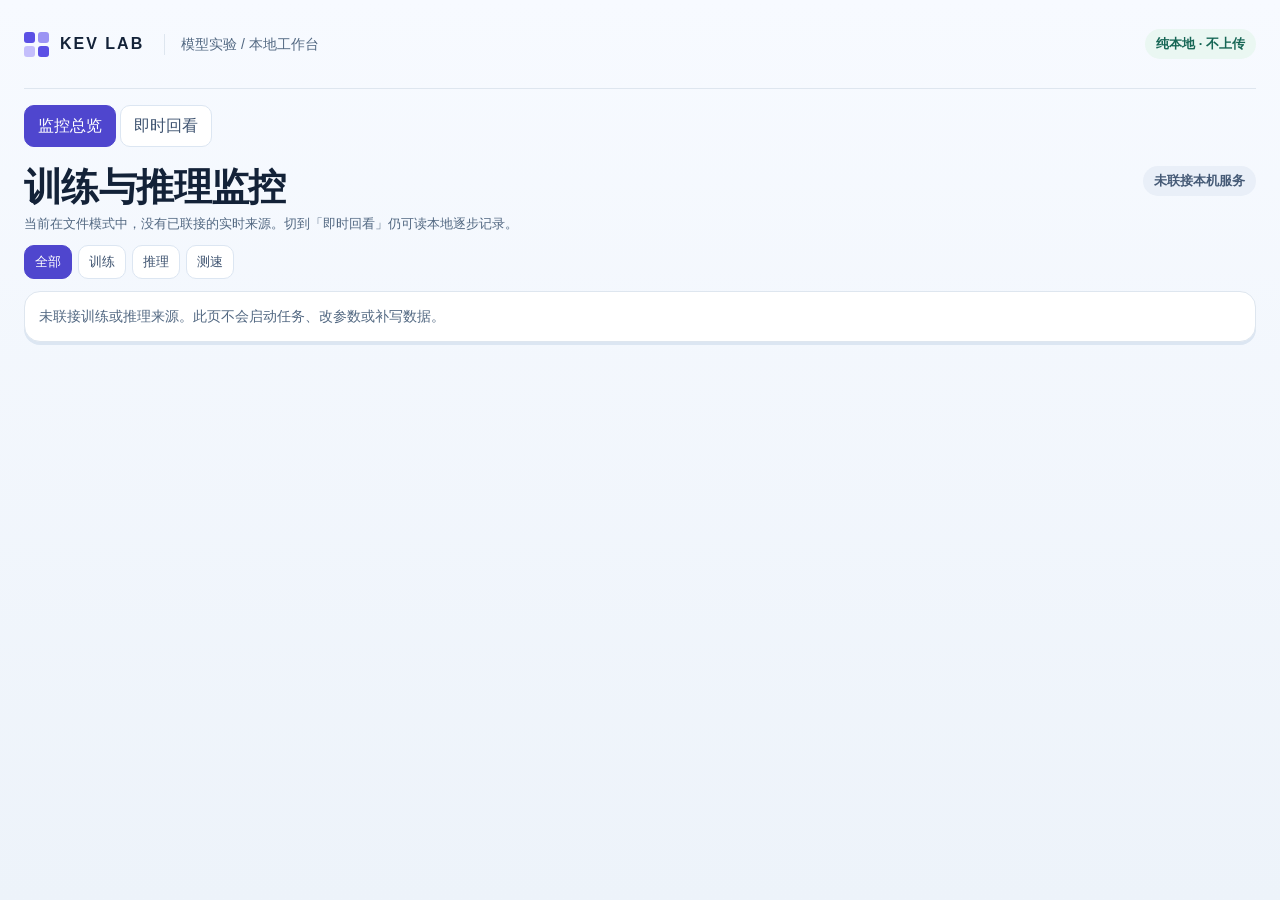
==== commit ed709471: "Add offline replay folder picker and run storage guide" ====
--- a/workbench/index.html
+++ b/workbench/index.html
@@ -106,7 +106,19 @@
 .import-help{font-size:13px;color:var(--muted);margin-top:4px;overflow-wrap:anywhere}
 .picker{background:var(--indigo);color:white;border:0;border-radius:11px;padding:10px 14px;font-size:14px;font-weight:700;white-space:nowrap}
 .picker:disabled{opacity:.6;cursor:wait}
-#file-input{position:absolute;width:1px;height:1px;overflow:hidden;clip-path:inset(50%)}
+#file-input,#folder-input{position:absolute;width:1px;height:1px;overflow:hidden;clip-path:inset(50%)}
+.import-actions{display:flex;gap:6px;flex-wrap:wrap;justify-content:flex-end}
+.picker.secondary{background:#f0edff;color:#352880}
+.folder-help{margin-top:6px;color:var(--muted);font-size:12px;overflow-wrap:anywhere}
+.folder-results{border-top:1px solid var(--line);margin-top:12px;padding-top:10px}
+.folder-results h3{font-size:15px;margin:0 0 3px}
+.folder-list{display:grid;gap:5px;max-height:260px;overflow:auto;padding:2px 1px}
+.folder-choice{display:grid;grid-template-columns:auto minmax(0,1fr);align-items:start;gap:7px;background:#f5f8fc;border-radius:8px;padding:7px 8px;font-size:13px}
+.folder-choice input{margin:3px 0 0;accent-color:var(--indigo)}
+.folder-path{overflow-wrap:anywhere;font-weight:700}
+.folder-meta{display:block;font-size:11px;color:var(--muted)}
+.folder-footer{display:flex;gap:9px;flex-wrap:wrap;align-items:center;margin-top:8px;color:var(--muted);font-size:12px}
+@media(max-width:600px){.import-grid{grid-template-columns:1fr}.import-actions{justify-content:flex-start}.folder-choice{font-size:12px}}
 #import-panel.dragover{outline:2px solid var(--indigo);outline-offset:3px}
 #import-status{font-size:13px;color:var(--muted);margin-top:9px;overflow-wrap:anywhere}
 #import-status[data-error=true]{color:var(--coral)}
@@ -175,7 +187,16 @@
 <div id="arcade-review-pane" role="tabpanel" aria-labelledby="arcade-review-tab" hidden>
 <section class="intro" aria-labelledby="main-title"><div><h1 id="main-title">2048 即时回看</h1><p class="subtitle">选中结果文件，就能回放真实棋局。无需装模型、开服务器或联网。</p></div></section>
 <section class="card" id="import-panel" aria-labelledby="import-title">
-<div class="import-grid"><div><h2 class="import-title" id="import-title">导入本地对局</h2><p class="import-help">选择或拖入一个或多个逐步记录，例如 <code>runs/某次测试/moves.jsonl</code>。<code>benchmark.json</code> 只有摘要，不能回放。</p></div><button type="button" class="picker" id="pick" aria-describedby="import-status">选择结果文件</button><input id="file-input" type="file" accept=".jsonl,.json,application/json,application/x-ndjson" multiple tabindex="-1" aria-label="选择对局文件"></div>
+<div class="import-grid"><div><h2 class="import-title" id="import-title">导入本地对局</h2><p class="import-help">测试后，到项目目录的 <code>runs/某次测试/moves.jsonl</code> 找逐步记录；仓库里的旧实验在 <code>experiments/traces/</code>。<code>benchmark.json</code> 只有摘要，不能回放。</p></div>
+<div class="import-actions"><button type="button" class="picker secondary" id="pick-folder" aria-describedby="folder-help" hidden>先选文件夹</button><button type="button" class="picker" id="pick" aria-describedby="import-status">直接选记录文件</button></div>
+<input id="file-input" type="file" accept=".jsonl,.json,.ndjson,application/json,application/x-ndjson" multiple tabindex="-1" aria-label="选择对局文件">
+<input id="folder-input" type="file" webkitdirectory multiple tabindex="-1" aria-label="选择结果文件夹"></div>
+<p id="folder-help" class="folder-help" hidden>可以先选 <code>runs/</code> 或 <code>experiments/traces/</code>，页面列出其中可能是对局的文件。只读取你勾选的记录。</p>
+<section id="folder-results" class="folder-results" aria-labelledby="folder-heading" hidden>
+<h3 id="folder-heading">此文件夹中的可能对局记录</h3><p id="folder-summary" class="folder-help" role="status"></p>
+<div id="folder-list" class="folder-list"></div>
+<div class="folder-footer"><button type="button" class="picker" id="open-folder-files" disabled>打开所选记录</button><span id="folder-selection">未选择</span></div>
+</section>
 <p id="import-status" role="status">文件只在当前浏览器里读取。可同时选中两次测试的逐步记录。</p>
 </section>
 <section class="card blank" id="empty"><h2>还没有导入棋局</h2><p>选一个文件可播放单局；导入相同种子下的两个版本，可并排比较。</p></section>
@@ -438,7 +459,7 @@
 const eq=(a,b)=>a.length===b.length&&a.every((x,i)=>x===b[i]);
 const maxP=g=>g.frames.at(-1).p;
 const frame=(g,p)=>g.frames[Math.min(p,maxP(g))];
-const revealFile=g=>'文件 '+g.sourceOrder+' · '+g.file;
+const revealFile=g=>'文件 '+g.sourceOrder+' · '+(g.displayFile||g.file);
 const titleOf=g=>(Object.hasOwn(policyNames,g.policy)?policyNames[g.policy]:null)||g.label||g.policy||'原生模型';
 const optionName=g=>revealFile(g)+' · '+titleOf(g);
 function putPanel(key){
@@ -673,7 +694,7 @@
  if(!files.length)return;
  const my=++loadId;
  const fileMax=Math.min(KevTrace.MAX_BYTES||25*1024*1024,25*1024*1024);
- $('pick').disabled=true;
+ $('pick').disabled=true; $('pick-folder').disabled=true; $('open-folder-files').disabled=true;
  importMessage('正在本地读取 '+files.length+' 个文件…');
  try{
   if(files.length>MAX_FILES||files.reduce((sum,f)=>sum+f.size,0)>MAX_TOTAL_BYTES)
@@ -695,7 +716,8 @@
      throw Error('本次对局数或帧数超过页面上限；请选择更少的结果文件。');
     const group=String(g.seed);
     if(!staged.has(group))staged.set(group,[]);
-    staged.get(group).push({...g,uid:'file-'+i+'-game-'+j,sourceOrder:i+1});
+    const displayFile=f.webkitRelativePath?f.webkitRelativePath.slice(0,300):null;
+    staged.get(group).push({...g,displayFile,uid:'file-'+i+'-game-'+j,sourceOrder:i+1});
    }
   }
   if(my!==loadId)return;
@@ -710,13 +732,67 @@
  }catch(e){
   if(my===loadId)importMessage(String(e.message||e)+(groups.size?' 已保留上一次成功导入的回放。':''),true);
  }finally{
-  if(my===loadId)$('pick').disabled=false;
+  if(my===loadId){$('pick').disabled=false;$('pick-folder').disabled=false;updateFolderSelection()}
  }
 }
 const drop=$('import-panel'),fileInput=$('file-input');
 $('pick').addEventListener('click',()=>fileInput.click());
 fileInput.addEventListener('change',()=>{
  const files=Array.from(fileInput.files||[]);fileInput.value='';importFiles(files);
+});
+const folderInput=$('folder-input'),pickFolder=$('pick-folder'),openFolder=$('open-folder-files');
+const folderSupported='webkitdirectory' in folderInput;
+const fDate=new Intl.DateTimeFormat('zh-CN',{dateStyle:'short',timeStyle:'short'});
+const fPath=f=>f.webkitRelativePath||f.name||'';
+const MAX_CANDIDATES=120;
+let folderRows=[];
+function likelyTrace(f){
+ const path=fPath(f).replaceAll('\\','/').toLowerCase();
+ const pieces=path.split('/'), name=pieces.at(-1);
+ if(!/\.(jsonl|ndjson)$/.test(name) || /(^|[-_.])(benchmark|bench|summary|progress|timing|metrics|train|dev|loss|report|lock)([-_.]|$)/.test(name))return false;
+ if(/(^|[-_.])(moves?|traces?|replays?|events?|gameplay|games?)([-_.]|$)/.test(name))return true;
+ const stem=name.replace(/\.(jsonl|ndjson)$/,'');
+ if(pieces.slice(0,-1).includes('traces')&&/^(d4|wide|stock|[a-z0-9]+[-_][a-z0-9_-]+)$/.test(stem))return true;
+ return pieces.slice(0,-1).includes('live')&&/^[0-9a-f]{32}$/.test(stem);
+}
+function updateFolderSelection(){
+ const selected=folderRows.filter(x=>x.box.checked);
+ const bytes=selected.reduce((sum,x)=>sum+x.file.size,0);
+ const valid=selected.length<=MAX_FILES&&bytes<=MAX_TOTAL_BYTES;
+ openFolder.disabled=!selected.length||!valid||$('pick').disabled;
+ $('folder-selection').textContent=selected.length
+  ?'已选 '+selected.length+' 个 · '+(bytes/1048576).toFixed(2)+' MiB'+(valid?'':'，最多 '+MAX_FILES+' 个、共 48 MiB')
+  :'未选择';
+}
+function showFolder(files){
+ const matches=Array.from(files).filter(likelyTrace).sort((a,b)=>(b.lastModified||0)-(a.lastModified||0)||fPath(a).localeCompare(fPath(b),'zh-CN',{numeric:true}));
+ const limit=Math.min(KevTrace.MAX_BYTES||16*1024*1024,16*1024*1024);
+ const rows=[];
+ folderRows=matches.slice(0,MAX_CANDIDATES).map(f=>{
+  const wrap=document.createElement('label');wrap.className='folder-choice';
+  const box=document.createElement('input');box.type='checkbox';box.disabled=f.size<1||f.size>limit;
+  const span=document.createElement('span'),path=document.createElement('span'),meta=document.createElement('small');
+  path.className='folder-path';path.textContent=fPath(f).slice(0,300);
+  const time=Number.isFinite(f.lastModified)&&f.lastModified>0&&f.lastModified<=8640000000000000?fDate.format(f.lastModified):'修改时间未记录';
+  meta.className='folder-meta';meta.textContent=(f.size/1048576).toFixed(2)+' MiB · '+time+(box.disabled?' · 文件为空或超出单文件上限':'');
+  span.append(path,meta);wrap.append(box,span);rows.push(wrap);
+  box.addEventListener('change',updateFolderSelection);
+  return {box,file:f};
+ });
+ $('folder-list').replaceChildren(...rows);
+ $('folder-results').hidden=false;
+ $('folder-summary').textContent=matches.length?'找到 '+matches.length+' 个候选，按修改时间从新到旧。'+(matches.length>MAX_CANDIDATES?'只列出前 '+MAX_CANDIDATES+' 个。':'')+'勾选后才读取内容。':'这个文件夹没有找到常见的对局文件名。可以改用「直接选记录文件」。';
+ updateFolderSelection();
+}
+pickFolder.hidden=!folderSupported;$('folder-help').hidden=!folderSupported;
+pickFolder.addEventListener('click',()=>folderInput.click());
+folderInput.addEventListener('change',()=>{
+ const files=Array.from(folderInput.files||[]);
+ folderInput.value='';
+ if(files.length)showFolder(files);
+});
+openFolder.addEventListener('click',()=>{
+ if(!openFolder.disabled)importFiles(folderRows.filter(x=>x.box.checked).map(x=>x.file));
 });
 drop.addEventListener('dragover',e=>{e.preventDefault();drop.classList.toggle('dragover',true)});
 drop.addEventListener('dragleave',()=>drop.classList.toggle('dragover',false));
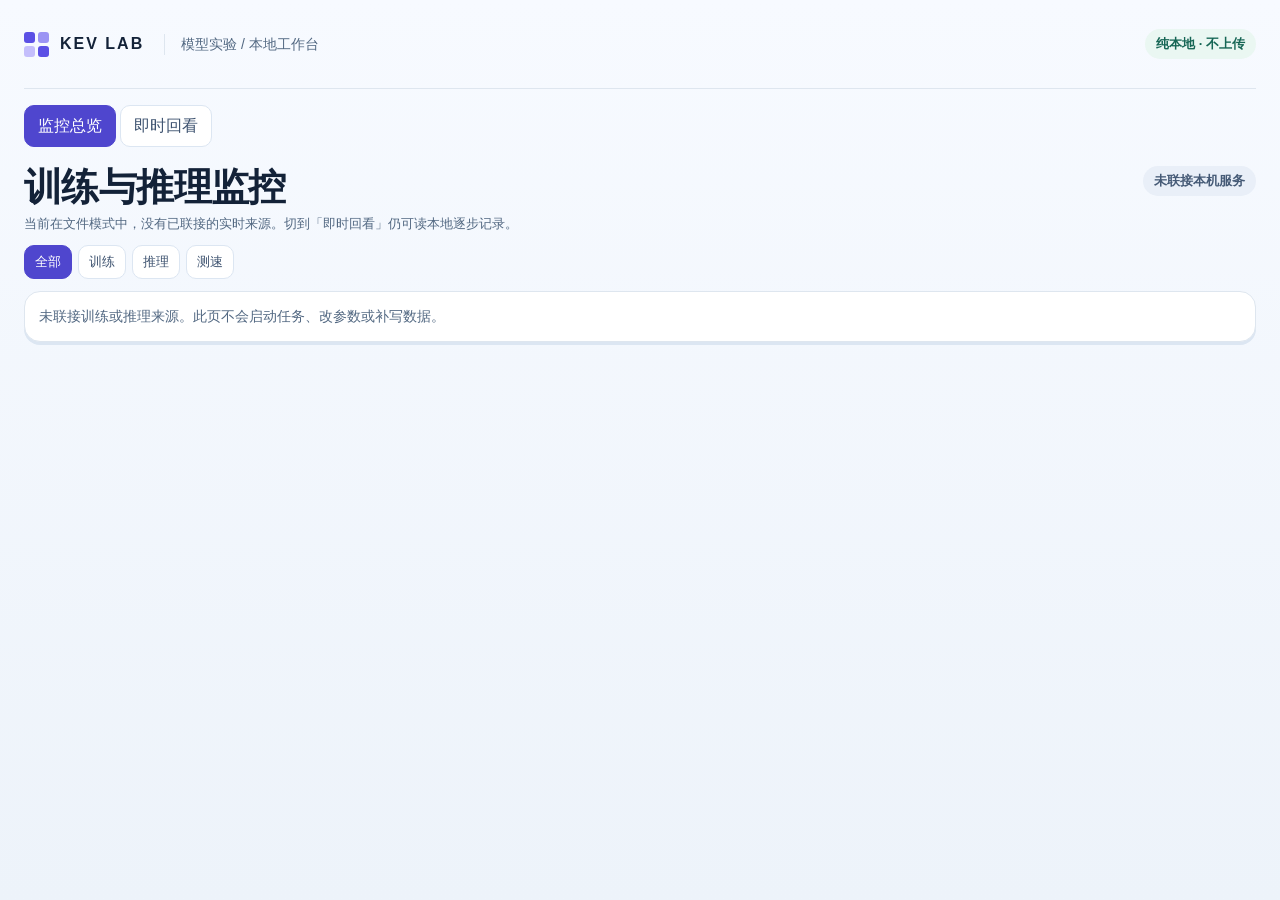
==== commit b625dea8: "Improve replay run imports and folder selection" ====
--- a/workbench/index.html
+++ b/workbench/index.html
@@ -101,6 +101,11 @@
 [hidden]{display:none!important}
 header .pill{color:#166655;background:#eaf7f2}
 #import-panel{padding:17px 19px;margin-bottom:17px}
+.import-heading{display:flex;align-items:center;justify-content:space-between;gap:12px}
+#import-tools{margin-top:10px}
+#import-panel[data-collapsed=true]{padding:10px 16px}
+#import-panel[data-collapsed=true] .import-title{font-size:16px}
+#import-panel[data-collapsed=true] #import-status{margin-top:3px}
 .import-grid{display:grid;grid-template-columns:minmax(0,1fr) auto;align-items:center;gap:14px}
 .import-title{font-size:19px}
 .import-help{font-size:13px;color:var(--muted);margin-top:4px;overflow-wrap:anywhere}
@@ -129,6 +134,8 @@
 .same-step[data-mismatch=true]{color:var(--coral)}
 .boards.single{grid-template-columns:minmax(0,650px);justify-content:center}
 .panel-head p{overflow-wrap:anywhere}
+.run-meta{font-size:12px;color:var(--muted);margin:0 0 12px;overflow-wrap:anywhere}
+@media(max-width:520px){.run-meta{font-size:10px;margin-bottom:7px}.import-heading{gap:6px}}
 .panel[data-slot="right"]{--accent:var(--coral);--tone:#fcefea}
 .card{border:1px solid var(--line);border-radius:16px;background:white;box-shadow:0 3px 0 var(--shadow)}
 .blank{padding:34px 24px;text-align:center;color:var(--muted)}
@@ -187,16 +194,19 @@
 <div id="arcade-review-pane" role="tabpanel" aria-labelledby="arcade-review-tab" hidden>
 <section class="intro" aria-labelledby="main-title"><div><h1 id="main-title">2048 即时回看</h1><p class="subtitle">选中结果文件，就能回放真实棋局。无需装模型、开服务器或联网。</p></div></section>
 <section class="card" id="import-panel" aria-labelledby="import-title">
-<div class="import-grid"><div><h2 class="import-title" id="import-title">导入本地对局</h2><p class="import-help">测试后，到项目目录的 <code>runs/某次测试/moves.jsonl</code> 找逐步记录；仓库里的旧实验在 <code>experiments/traces/</code>。<code>benchmark.json</code> 只有摘要，不能回放。</p></div>
+<div class="import-heading"><h2 class="import-title" id="import-title">导入本地对局</h2><button type="button" class="picker secondary" id="toggle-import" aria-expanded="true" aria-controls="import-tools" hidden>收起文件列表</button></div>
+<div id="import-tools">
+<div class="import-grid"><div><p class="import-help">选择 <code>runs/</code> 中的一次或多次运行；也可打开 <code>experiments/traces/</code> 中的历史记录。直接选文件时，可一起选择日志及同目录的 <code>result.json</code>、<code>run.json</code>。</p></div>
 <div class="import-actions"><button type="button" class="picker secondary" id="pick-folder" aria-describedby="folder-help" hidden>先选文件夹</button><button type="button" class="picker" id="pick" aria-describedby="import-status">直接选记录文件</button></div>
 <input id="file-input" type="file" accept=".jsonl,.json,.ndjson,application/json,application/x-ndjson" multiple tabindex="-1" aria-label="选择对局文件">
 <input id="folder-input" type="file" webkitdirectory multiple tabindex="-1" aria-label="选择结果文件夹"></div>
-<p id="folder-help" class="folder-help" hidden>可以先选 <code>runs/</code> 或 <code>experiments/traces/</code>，页面列出其中可能是对局的文件。只读取你勾选的记录。</p>
+<p id="folder-help" class="folder-help" hidden>先列出候选，不读取内容；打开时只读取勾选的日志及其同目录摘要。摘要与日志一致后才关联，单独的摘要不能回放。</p>
 <section id="folder-results" class="folder-results" aria-labelledby="folder-heading" hidden>
-<h3 id="folder-heading">此文件夹中的可能对局记录</h3><p id="folder-summary" class="folder-help" role="status"></p>
+<h3 id="folder-heading">此文件夹中的运行</h3><p id="folder-summary" class="folder-help" role="status"></p>
 <div id="folder-list" class="folder-list"></div>
-<div class="folder-footer"><button type="button" class="picker" id="open-folder-files" disabled>打开所选记录</button><span id="folder-selection">未选择</span></div>
+<div class="folder-footer"><button type="button" class="picker" id="open-folder-files" disabled>打开所选记录</button><button type="button" class="picker secondary" id="more-folder-files" hidden>显示更多</button><span id="folder-selection">未选择</span></div>
 </section>
+</div>
 <p id="import-status" role="status">文件只在当前浏览器里读取。可同时选中两次测试的逐步记录。</p>
 </section>
 <section class="card blank" id="empty"><h2>还没有导入棋局</h2><p>选一个文件可播放单局；导入相同种子下的两个版本，可并排比较。</p></section>
@@ -210,12 +220,14 @@
 <div class="boards" id="boards">
 <article class="panel" data-slot="left">
 <div class="panel-head"><div><h2>左侧</h2><p class="panel-source"></p></div><span class="pill status"></span></div>
+<p class="run-meta" hidden></p>
 <div class="panel-main">
 <div class="board" role="img"></div>
 <dl class="stats"><div class="metric"><dt class="score-label"></dt><dd class="score"></dd></div><div class="metric move"><dt class="move-label"></dt><dd><span class="arrow" aria-hidden="true"></span><span class="move-name"></span></dd></div><div class="metric tile-best"><dt>最大方块</dt><dd class="best"></dd></div></dl>
 </div><p class="decision-note"></p><div class="panel-foot"><span>记录终点</span><span class="final"></span></div>
 </article><article class="panel" data-slot="right">
 <div class="panel-head"><div><h2>右侧</h2><p class="panel-source"></p></div><span class="pill status"></span></div>
+<p class="run-meta" hidden></p>
 <div class="panel-main">
 <div class="board" role="img"></div>
 <dl class="stats"><div class="metric"><dt class="score-label"></dt><dd class="score"></dd></div><div class="metric move"><dt class="move-label"></dt><dd><span class="arrow" aria-hidden="true"></span><span class="move-name"></span></dd></div><div class="metric tile-best"><dt>最大方块</dt><dd class="best"></dd></div></dl>
@@ -345,7 +357,7 @@
         let g=groups.get(key);
         if (!g) {
           if (groups.size>=MAX_TRACKS) fail('对局轨道数超限');
-          g={id:sourceId+'-game-'+groups.size,sourceId,file,seed:r.seed,label:p,policy:p,frames:[],
+          g={id:sourceId+'-game-'+groups.size,sourceId,file,seed:r.seed,label:p,policy:p,runId:r.run_id??null,frames:[],
              status:'incomplete',cap:null,ended:false,seq:null,opening:null};
           groups.set(key,g);
         }
@@ -424,12 +436,184 @@
     const out=[...groups.values()].filter(g=>g.frames.length>1);
     if (!out.length) fail('没有可验证的完整走子');
     if (out.length!==groups.size) fail('文件混有不能回放的运行');
-    return out.map(({id,file,sourceId,seed,label,policy,frames,status}) => ({id,file,sourceId,seed,label,policy,frames,status}));
+    return out.map(({id,file,sourceId,seed,label,policy,runId,cap,frames,status}) => ({id,file,sourceId,seed,label,policy,runId,cap,frames,status}));
   }
   const api={parseTrace,MAX_BYTES,MAX_ROWS,MAX_TRACKS,MAX_TURNS};
   root.KevTrace=api;
   if (typeof module !== 'undefined' && module.exports) module.exports=api;
 })(typeof globalThis==='object'?globalThis:this);
+
+/* Local run bundles: enumerate filenames first, read only an explicitly selected run. */
+(function (root) {
+  'use strict';
+  const trace = root.KevTrace || (typeof require === 'function' ? require('./parser.js') : null);
+  const MAX_METADATA_BYTES = 1024 * 1024;
+  const SUMMARY = /(^|[-_.])(benchmark|bench|summary|progress|timing|metrics|train|dev|loss|report|lock)([-_.]|$)/;
+  const obj = x => x !== null && typeof x === 'object' && !Array.isArray(x);
+  const given = x => x !== null && x !== undefined;
+  const pathOf = f => String(f.webkitRelativePath || f.name || '未命名文件').replaceAll('\\', '/');
+  const basename = p => p.split('/').at(-1);
+  const dirname = p => p.includes('/') ? p.slice(0, p.lastIndexOf('/')) : '';
+  const isCompanion = f => /^(run|result)\.json$/i.test(basename(pathOf(f)));
+  const isSummary = f => isCompanion(f) || SUMMARY.test(basename(pathOf(f)).toLowerCase());
+  const sizeOK = (f, limit) => Number.isSafeInteger(f.size) && f.size > 0 && f.size <= limit;
+  const errorAt = (file, message) => new Error('「' + pathOf(file) + '」：' + message);
+  function isTraceCandidate(file) {
+    const p = pathOf(file).toLowerCase(), pieces = p.split('/'), name = pieces.at(-1);
+    if (!/\.(json|jsonl|ndjson)$/.test(name) || isSummary(file)) return false;
+    if (/(^|[-_.])(moves?|traces?|replays?|events?|gameplay|games?)([-_.]|$)/.test(name)) return true;
+    const stem = name.replace(/\.(json|jsonl|ndjson)$/, '');
+    if (pieces.slice(0, -1).includes('traces') && /^(d4|wide|stock|[a-z0-9]+[-_][a-z0-9_-]+)$/.test(stem)) return true;
+    return pieces.slice(0, -1).includes('live') && /^[0-9a-f]{32}$/.test(stem);
+  }
+  function describeFiles(input, {direct = false} = {}) {
+    const files = Array.from(input), dirs = new Map();
+    for (const file of files) {
+      const dir = dirname(pathOf(file));
+      if (!dirs.has(dir)) dirs.set(dir, {traces: [], results: [], runs: []});
+      const group = dirs.get(dir), name = basename(pathOf(file)).toLowerCase();
+      if (name === 'result.json') group.results.push(file);
+      else if (name === 'run.json') group.runs.push(file);
+      else if (direct ? /\.(json|jsonl|ndjson)$/i.test(name) && !isSummary(file) : isTraceCandidate(file)) group.traces.push(file);
+    }
+    return [...dirs.values()].flatMap(group => group.traces.map(file => {
+      const resultFile = group.results[0] || null, runFile = group.runs[0] || null;
+      const companions = [resultFile, runFile].filter(Boolean);
+      const ambiguous = companions.length && (group.traces.length > 1 || group.results.length > 1 || group.runs.length > 1);
+      const bad = !sizeOK(file, trace.MAX_BYTES) ? file : companions.find(f => !sizeOK(f, MAX_METADATA_BYTES));
+      const limit = bad === file ? trace.MAX_BYTES : MAX_METADATA_BYTES;
+      const disabledReason = bad ? pathOf(bad) + ' 为空或超过 ' + (limit / 1048576) + ' MiB 上限' : '';
+      return {file, resultFile, runFile, path: pathOf(file),
+        bytes: [file, ...companions].reduce((sum, f) => sum + (Number.isSafeInteger(f.size) && f.size >= 0 ? f.size : 0), 0),
+        disabled: Boolean(bad), disabledReason,
+        error: ambiguous ? '同目录存在多份记录或同名摘要，无法唯一关联；请分别选择每次运行的文件夹或只导入逐步记录。' : null};
+    }));
+  }
+  async function readText(file, maxBytes) {
+    if (!sizeOK(file, maxBytes)) throw errorAt(file, '文件为空或超过 ' + (maxBytes / 1048576) + ' MiB 上限');
+    let text;
+    try { text = await file.text(); } catch (_) { throw errorAt(file, '无法读取本地文件'); }
+    if (typeof text !== 'string' || text.length > maxBytes || new TextEncoder().encode(text).byteLength > maxBytes)
+      throw errorAt(file, '文件内容超过 ' + (maxBytes / 1048576) + ' MiB 上限');
+    return text;
+  }
+  async function readObject(file) {
+    const text = await readText(file, MAX_METADATA_BYTES);
+    let value;
+    try { value = JSON.parse(text.replace(/^\uFEFF/, '')); } catch (_) { throw errorAt(file, '摘要不是完整 JSON'); }
+    if (!obj(value)) throw errorAt(file, '摘要必须是 JSON 对象');
+    return value;
+  }
+  function label(value, file, field) {
+    if (!given(value)) return null;
+    if (typeof value !== 'string' || !value.trim() || value.length > 160 || /[\x00-\x1f\x7f]/.test(value))
+      throw errorAt(file, field + ' 必须是非空短文本');
+    return value.trim();
+  }
+  function hash(value, file, field) {
+    if (!given(value)) return null;
+    if (typeof value !== 'string' || !/^[a-f\d]{64}$/i.test(value)) throw errorAt(file, field + ' 必须是 SHA-256 指纹');
+    return value.toLowerCase();
+  }
+  function cap(value, file) {
+    if (!given(value)) return null;
+    if (!Number.isSafeInteger(value) || value < 1 || value > trace.MAX_TURNS) throw errorAt(file, '无效步数上限');
+    return value;
+  }
+  function localRef(value, file, field) {
+    if (!given(value)) return null;
+    if (typeof value !== 'string' || !value || /[\x00-\x1f\x7f]/.test(value)) throw errorAt(file, field + ' 必须是同目录相对文件名');
+    const normalized = value.replaceAll('\\', '/').replace(/^\.\//, '');
+    if (normalized.includes('/') || normalized === '.' || normalized === '..' || normalized.includes(':'))
+      throw errorAt(file, field + ' 只支持本次运行同目录中的文件');
+    return normalized;
+  }
+  const seedKey = seed => JSON.stringify(seed);
+  function validateRun(run, entry, games) {
+    if (!run) return {title: null, headSha: null, device: null, cap: null};
+    const file = entry.runFile;
+    if (run.schema_version !== 1 || run.kind !== 'play') throw errorAt(file, '仅支持 schema_version=1、kind=play 的运行清单');
+    if (new Set(games.map(g => seedKey(g.seed))).size !== games.length)
+      throw errorAt(file, '同一种子包含多条策略轨道，无法唯一关联清单');
+    const runId = label(run.run_id, file, 'run_id');
+    if (runId && games.some(g => given(g.runId) && g.runId !== runId)) throw errorAt(file, '运行编号与逐步记录冲突');
+    if (given(run.files) && !obj(run.files)) throw errorAt(file, 'files 必须是对象');
+    for (const [key, target] of [['moves', entry.file], ['result', entry.resultFile]]) {
+      const ref = localRef(run.files?.[key], file, 'files.' + key);
+      if (ref && target && ref !== basename(pathOf(target))) throw errorAt(file, 'files.' + key + ' 与所选文件不一致');
+    }
+    if (given(run.model) && !obj(run.model)) throw errorAt(file, 'model 必须是对象');
+    const model = run.model || {};
+    for (const key of ['base_weights_sha256', 'adapter_sha256']) hash(model[key], file, 'model.' + key);
+    const headSha = hash(model.head_sha256, file, 'model.head_sha256');
+    const title = label(run.variant, file, 'variant') || label(run.label, file, 'label') || label(model.profile, file, 'model.profile');
+    const device = label(run.device, file, 'device'), limit = cap(run.max_moves_per_game, file);
+    if (given(run.seeds)) {
+      if (!Array.isArray(run.seeds)) throw errorAt(file, 'seeds 必须是数组');
+      if (run.seeds.length) {
+        const expected = new Set(games.map(g => seedKey(g.seed))), reported = new Set(run.seeds.map(seedKey));
+        if (reported.size !== run.seeds.length || expected.size !== reported.size || [...expected].some(k => !reported.has(k)))
+          throw errorAt(file, '清单种子与逐步记录不一致');
+      }
+    }
+    if (limit && games.some(g => given(g.cap) && g.cap !== limit)) throw errorAt(file, '步数上限与逐步记录冲突');
+    if (limit && games.some(g => g.frames.at(-1).p > limit)) throw errorAt(file, '记录步数超过清单上限');
+    if (limit && games.some(g => g.status === 'cap' && g.frames.at(-1).p !== limit)) throw errorAt(file, '结束步数与清单上限冲突');
+    return {title, headSha, device, cap: limit};
+  }
+  function reconcile(result, entry, games, info) {
+    if (!result) return {games, headSha: info.headSha, device: info.device};
+    const file = entry.resultFile;
+    const headSha = hash(result.checkpoint_head_sha256, file, 'checkpoint_head_sha256');
+    const device = label(result.device, file, 'device'), limit = cap(result.cap, file);
+    if (headSha && info.headSha && headSha !== info.headSha) throw errorAt(file, '检查点指纹与运行清单冲突');
+    if (device && info.device && device !== info.device) throw errorAt(file, '设备与运行清单冲突');
+    if (limit && info.cap && limit !== info.cap) throw errorAt(file, '步数上限与运行清单冲突');
+    if (!Array.isArray(result.games) || result.games.length !== games.length) throw errorAt(file, '摘要对局数与逐步记录不一致');
+    const bySeed = new Map();
+    for (const row of result.games) {
+      if (!obj(row)) throw errorAt(file, 'games 中的每局必须为对象');
+      const key = seedKey(row.seed);
+      if (bySeed.has(key)) throw errorAt(file, '摘要含重复种子，无法唯一关联');
+      bySeed.set(key, row);
+    }
+    const seen = new Set();
+    const merged = games.map(g => {
+      const key = seedKey(g.seed), row = bySeed.get(key), end = g.frames.at(-1);
+      if (seen.has(key)) throw errorAt(file, '同一种子包含多条策略轨道，无法唯一关联摘要');
+      seen.add(key);
+      if (!row || row.turn !== end.p || row.score !== end.s || row.tile !== end.m)
+        throw errorAt(file, '种子 ' + String(g.seed) + ' 的末步、分数或最大方块与逐步记录不一致');
+      if (!['terminal', 'cap', 'stopped'].includes(row.stop)) throw errorAt(file, '种子 ' + String(g.seed) + ' 缺少有效结束原因');
+      const terminal = g.status === 'terminal';
+      if ((row.stop === 'terminal') !== terminal) throw errorAt(file, '种子 ' + String(g.seed) + ' 的结束原因与棋盘冲突');
+      if (g.status !== 'incomplete' && row.stop !== g.status) throw errorAt(file, '种子 ' + String(g.seed) + ' 的结束原因与逐步记录冲突');
+      const maximum = limit || info.cap;
+      if (maximum && given(g.cap) && g.cap !== maximum) throw errorAt(file, '种子 ' + String(g.seed) + ' 的步数上限与逐步记录冲突');
+      if (maximum && end.p > maximum) throw errorAt(file, '种子 ' + String(g.seed) + ' 的步数超过摘要上限');
+      if (row.stop === 'cap' && (!maximum || end.p !== maximum)) throw errorAt(file, '种子 ' + String(g.seed) + ' 的结束步数不是已报告上限');
+      return {...g, status: row.stop};
+    });
+    return {games: merged, headSha: headSha || info.headSha, device: device || info.device};
+  }
+  async function loadRun(entry) {
+    if (entry.error) throw errorAt(entry.file, entry.error);
+    const raw = await readText(entry.file, trace.MAX_BYTES);
+    let games;
+    try { games = trace.parseTrace(raw, pathOf(entry.file)); }
+    catch (error) { throw errorAt(entry.file, String(error.message || error)); }
+    const run = entry.runFile ? await readObject(entry.runFile) : null;
+    const result = entry.resultFile ? await readObject(entry.resultFile) : null;
+    const info = validateRun(run, entry, games), resolved = reconcile(result, entry, games, info);
+    const parent = basename(dirname(pathOf(entry.file)));
+    const title = info.title || parent || (games.length === 1 && games[0].policy !== 'native' ? games[0].label : null) || basename(pathOf(entry.file));
+    return {path: pathOf(entry.file), title, headSha: resolved.headSha, device: resolved.device,
+      games: resolved.games.map(g => ({...g, runTitle: title, headSha: resolved.headSha, device: resolved.device}))};
+  }
+  const api = {pathOf, isTraceCandidate, describeFiles, loadRun, MAX_METADATA_BYTES};
+  root.KevRuns = api;
+  if (typeof module !== 'undefined' && module.exports) module.exports = api;
+})(typeof globalThis === 'object' ? globalThis : this);
 </script>
 <script>'use strict';
 const $=id=>document.getElementById(id);
@@ -438,7 +622,7 @@
 const turnText=$('turn-output'),ticks=$('ticks'),divergence=$('jump-divergence');
 const names={up:['↑','向上'],down:['↓','向下'],left:['←','向左'],right:['→','向右']};
 const fmt=new Intl.NumberFormat('zh-CN');
-const words={terminal:'自然终局',cap:'步数到限',stopped:'已手动停止',incomplete:'记录不完整'};
+const words={terminal:'自然终局',cap:'步数到限',stopped:'已手动停止',incomplete:'结束原因未知'};
 const policyNames={canonical:'标准选项',fixed:'固定槽位',identity:'原始棋盘',d4:'八方向投票',v2:'V2',hard:'V3-hard',greedy:'贪心参考',candidate:'候选版本',native:'原生模型',frozen_v2:'冻结 V2',official_kev_0_8b:'官方 Kev 0.8B'};
 const MAX_FILES=8, MAX_TOTAL_BYTES=48*1024*1024, MAX_TOTAL_GAMES=256, MAX_TOTAL_FRAMES=100000;
 let groups=new Map(),match={},turn=0,maxTurn=0,timer=null,playing=false,cut=null,loadId=0;
@@ -448,7 +632,7 @@
  const nodes=Array.from({length:16},()=>{
   const t=document.createElement('div');t.className='tile';t.setAttribute('aria-hidden','true');b.append(t);return t;
  });
- panels[p.dataset.slot]={element:p,nodes,board:b,title:get('h2'),source:get('.panel-source'),status:get('.status'),scoreLabel:get('.score-label'),score:get('.score'),moveLabel:get('.move-label'),move:get('.move-name'),arrow:get('.arrow'),best:get('.best'),note:get('.decision-note'),final:get('.final')};
+ panels[p.dataset.slot]={element:p,nodes,board:b,title:get('h2'),source:get('.panel-source'),meta:get('.run-meta'),status:get('.status'),scoreLabel:get('.score-label'),score:get('.score'),moveLabel:get('.move-label'),move:get('.move-name'),arrow:get('.arrow'),best:get('.best'),note:get('.decision-note'),final:get('.final')};
 }
 function options(select,values,chosen){
  select.replaceChildren(...values.map(([key,text])=>{
@@ -459,9 +643,10 @@
 const eq=(a,b)=>a.length===b.length&&a.every((x,i)=>x===b[i]);
 const maxP=g=>g.frames.at(-1).p;
 const frame=(g,p)=>g.frames[Math.min(p,maxP(g))];
-const revealFile=g=>'文件 '+g.sourceOrder+' · '+(g.displayFile||g.file);
-const titleOf=g=>(Object.hasOwn(policyNames,g.policy)?policyNames[g.policy]:null)||g.label||g.policy||'原生模型';
-const optionName=g=>revealFile(g)+' · '+titleOf(g);
+const revealFile=g=>'运行 '+g.sourceOrder+' · '+(g.displayFile||g.file);
+const policyTitle=g=>(Object.hasOwn(policyNames,g.policy)?policyNames[g.policy]:null)||g.label||g.policy||'原生模型';
+const titleOf=g=>g.runTitle?(g.policy==='native'||g.runTitle===policyTitle(g)?g.runTitle:g.runTitle+' · '+policyTitle(g)):policyTitle(g);
+const optionName=g=>titleOf(g)+' · '+revealFile(g);
 function putPanel(key){
  const g=match[key], refs=panels[key];
  refs.element.hidden=!g;
@@ -469,6 +654,9 @@
  const end=maxP(g),shown=Math.min(turn,end),f=frame(g,turn),frozen=turn>end;
  const action=f.a,spawn=f.n,board=f.b;
  refs.title.textContent=titleOf(g);refs.source.textContent=revealFile(g);
+ const identity=[g.device?'设备 '+g.device:'',g.headSha?'头指纹 '+g.headSha.slice(0,12):''].filter(Boolean);
+ refs.meta.hidden=!identity.length;refs.meta.textContent=identity.join(' · ');
+ refs.meta.title=g.headSha?'日志报告的检查点 SHA-256：'+g.headSha:'';
  for(let i=0;i<16;i++){
   const tile=refs.nodes[i];tile.dataset.value=board[i];tile.textContent=board[i]||'';
   const fresh=i===spawn&&!frozen;tile.classList.toggle('spawn',fresh);
@@ -485,7 +673,7 @@
  refs.best.textContent=f.m;
  refs.final.textContent='第 '+end+' 步 · '+fmt.format(g.frames.at(-1).s)+' 分 · '+words[g.status];
  refs.note.textContent=frozen?'此侧记录止于第 '+end+' 步，棋盘保持不变。':
- g.status==='incomplete'&&shown===end?'文件没有终局或截断标记；未补写后续走法。':
+ g.status==='incomplete'&&shown===end?'仍有合法动作；没有匹配的结束摘要或标记，结束原因未知。':
  action?(f.g?'本步合并 +'+fmt.format(f.g)+' 分':'本步无合并得分'):'等待选择下一步。';
 }
 function draw(){
@@ -690,34 +878,44 @@
 function importMessage(text,error=false){
  const el=$('import-status');el.dataset.error=String(error);el.textContent=text;
 }
+function setImportExpanded(expanded){
+ $('import-tools').hidden=!expanded;
+ $('import-panel').dataset.collapsed=String(!expanded);
+ $('toggle-import').hidden=!groups.size;
+ $('toggle-import').setAttribute('aria-expanded',String(expanded));
+ $('toggle-import').textContent=expanded?'收起文件列表':'更换记录';
+}
+function importError(error){
+ setImportExpanded(true);
+ importMessage(String(error.message||error)+(groups.size?' 已保留上一次成功导入的回放。':''),true);
+}
 async function importFiles(files){
  if(!files.length)return;
+ try{await importRuns(KevRuns.describeFiles(files,{direct:true}))}
+ catch(error){++loadId;$('pick').disabled=false;$('pick-folder').disabled=false;importError(error);updateFolderSelection()}
+}
+async function importRuns(entries){
  const my=++loadId;
- const fileMax=Math.min(KevTrace.MAX_BYTES||25*1024*1024,25*1024*1024);
+ stop();
  $('pick').disabled=true; $('pick-folder').disabled=true; $('open-folder-files').disabled=true;
- importMessage('正在本地读取 '+files.length+' 个文件…');
+ importMessage('正在本地读取 '+entries.length+' 次运行…');
  try{
-  if(files.length>MAX_FILES||files.reduce((sum,f)=>sum+f.size,0)>MAX_TOTAL_BYTES)
-   throw Error('可一次导入最多 8 个文件，总大小不超过 48 MiB。');
-  if(files.some(f=>f.size===0||f.size>fileMax))
-   throw Error('有空文件，或单个文件超过 '+Math.floor(fileMax/1048576)+' MiB。没有读取文件内容。');
+  if(!entries.length)throw Error('没有找到逐步日志；摘要不能单独回放。请选择日志或对应运行文件夹。');
+  if(entries.length>MAX_FILES||entries.reduce((sum,e)=>sum+e.bytes,0)>MAX_TOTAL_BYTES)
+   throw Error('可一次导入最多 8 次运行，含摘要总大小不超过 48 MiB。');
+  const unavailable=entries.find(e=>e.disabled);
+  if(unavailable)throw Error('「'+unavailable.path+'」：'+unavailable.disabledReason);
   const staged=new Map();let count=0,totalFrames=0;
-  for(const [i,f] of files.entries()){
+  for(const [i,entry] of entries.entries()){
    if(my!==loadId)return;
-   let games;
-   const readable=f.name||('未命名文件 '+(i+1));
-   try{
-    const raw=await f.text();
-    if(my!==loadId)return;
-    games=KevTrace.parseTrace(raw,readable);
-   }catch(e){throw Error('「'+readable+'」：'+String(e.message||e).slice(0,220));}
+   const {games}=await KevRuns.loadRun(entry);
+   if(my!==loadId)return;
    for(const [j,g] of games.entries()){
     if(++count>MAX_TOTAL_GAMES||(totalFrames+=g.frames.length)>MAX_TOTAL_FRAMES)
      throw Error('本次对局数或帧数超过页面上限；请选择更少的结果文件。');
     const group=String(g.seed);
     if(!staged.has(group))staged.set(group,[]);
-    const displayFile=f.webkitRelativePath?f.webkitRelativePath.slice(0,300):null;
-    staged.get(group).push({...g,displayFile,uid:'file-'+i+'-game-'+j,sourceOrder:i+1});
+    staged.get(group).push({...g,displayFile:entry.path,uid:'file-'+i+'-game-'+j,sourceOrder:i+1});
    }
   }
   if(my!==loadId)return;
@@ -728,14 +926,17 @@
   options(seedSelect,seedKeys.map(k=>[k,k+' · '+groups.get(k).length+' 局']),preferred);
   $('empty').hidden=true;$('replay').hidden=false;
   chooseSeed();
-  importMessage('已读取 '+files.length+' 个文件 · '+count+' 局 · '+groups.size+' 个种子。文件未上传。');
+  importMessage('已载入 '+entries.length+' 次运行 · '+count+' 局 · '+groups.size+' 个种子。文件未上传。');
+  setImportExpanded(false);$('toggle-import').focus();
  }catch(e){
-  if(my===loadId)importMessage(String(e.message||e)+(groups.size?' 已保留上一次成功导入的回放。':''),true);
+  if(my===loadId)importError(e);
  }finally{
   if(my===loadId){$('pick').disabled=false;$('pick-folder').disabled=false;updateFolderSelection()}
  }
 }
 const drop=$('import-panel'),fileInput=$('file-input');
+setImportExpanded(true);
+$('toggle-import').addEventListener('click',()=>setImportExpanded($('import-tools').hidden));
 $('pick').addEventListener('click',()=>fileInput.click());
 fileInput.addEventListener('change',()=>{
  const files=Array.from(fileInput.files||[]);fileInput.value='';importFiles(files);
@@ -743,45 +944,43 @@
 const folderInput=$('folder-input'),pickFolder=$('pick-folder'),openFolder=$('open-folder-files');
 const folderSupported='webkitdirectory' in folderInput;
 const fDate=new Intl.DateTimeFormat('zh-CN',{dateStyle:'short',timeStyle:'short'});
-const fPath=f=>f.webkitRelativePath||f.name||'';
-const MAX_CANDIDATES=120;
-let folderRows=[];
-function likelyTrace(f){
- const path=fPath(f).replaceAll('\\','/').toLowerCase();
- const pieces=path.split('/'), name=pieces.at(-1);
- if(!/\.(jsonl|ndjson)$/.test(name) || /(^|[-_.])(benchmark|bench|summary|progress|timing|metrics|train|dev|loss|report|lock)([-_.]|$)/.test(name))return false;
- if(/(^|[-_.])(moves?|traces?|replays?|events?|gameplay|games?)([-_.]|$)/.test(name))return true;
- const stem=name.replace(/\.(jsonl|ndjson)$/,'');
- if(pieces.slice(0,-1).includes('traces')&&/^(d4|wide|stock|[a-z0-9]+[-_][a-z0-9_-]+)$/.test(stem))return true;
- return pieces.slice(0,-1).includes('live')&&/^[0-9a-f]{32}$/.test(stem);
-}
+const PAGE_SIZE=120;
+let folderRows=[],visibleCandidates=PAGE_SIZE;
 function updateFolderSelection(){
- const selected=folderRows.filter(x=>x.box.checked);
- const bytes=selected.reduce((sum,x)=>sum+x.file.size,0);
+ const selected=folderRows.filter(x=>x.checked);
+ const bytes=selected.reduce((sum,x)=>sum+x.entry.bytes,0);
  const valid=selected.length<=MAX_FILES&&bytes<=MAX_TOTAL_BYTES;
  openFolder.disabled=!selected.length||!valid||$('pick').disabled;
  $('folder-selection').textContent=selected.length
-  ?'已选 '+selected.length+' 个 · '+(bytes/1048576).toFixed(2)+' MiB'+(valid?'':'，最多 '+MAX_FILES+' 个、共 48 MiB')
+  ?'已选 '+selected.length+' 次运行 · '+(bytes/1048576).toFixed(2)+' MiB'+(valid?'':'，最多 '+MAX_FILES+' 次运行、共 48 MiB')
   :'未选择';
 }
 function showFolder(files){
- const matches=Array.from(files).filter(likelyTrace).sort((a,b)=>(b.lastModified||0)-(a.lastModified||0)||fPath(a).localeCompare(fPath(b),'zh-CN',{numeric:true}));
- const limit=Math.min(KevTrace.MAX_BYTES||16*1024*1024,16*1024*1024);
- const rows=[];
- folderRows=matches.slice(0,MAX_CANDIDATES).map(f=>{
+ try{
+  const entries=KevRuns.describeFiles(files).sort((a,b)=>Number(a.disabled)-Number(b.disabled)||(b.file.lastModified||0)-(a.file.lastModified||0)||a.path.localeCompare(b.path,'zh-CN',{numeric:true}));
+  folderRows=entries.map(entry=>({entry,checked:false}));visibleCandidates=PAGE_SIZE;
+  setImportExpanded(true);renderFolder();
+ }catch(error){importError(error)}
+}
+function renderFolder(){
+ const shown=folderRows.slice(0,visibleCandidates);
+ const rows=shown.map(row=>{
+  const {entry}=row,f=entry.file;
   const wrap=document.createElement('label');wrap.className='folder-choice';
-  const box=document.createElement('input');box.type='checkbox';box.disabled=f.size<1||f.size>limit;
+  const box=document.createElement('input');box.type='checkbox';box.disabled=entry.disabled;box.checked=row.checked;
   const span=document.createElement('span'),path=document.createElement('span'),meta=document.createElement('small');
-  path.className='folder-path';path.textContent=fPath(f).slice(0,300);
+  path.className='folder-path';path.textContent=entry.path;
   const time=Number.isFinite(f.lastModified)&&f.lastModified>0&&f.lastModified<=8640000000000000?fDate.format(f.lastModified):'修改时间未记录';
-  meta.className='folder-meta';meta.textContent=(f.size/1048576).toFixed(2)+' MiB · '+time+(box.disabled?' · 文件为空或超出单文件上限':'');
-  span.append(path,meta);wrap.append(box,span);rows.push(wrap);
-  box.addEventListener('change',updateFolderSelection);
-  return {box,file:f};
+  const parts=['日志',entry.resultFile?'结果摘要':'',entry.runFile?'运行信息':''].filter(Boolean).join(' + ');
+  meta.className='folder-meta';meta.textContent=(entry.bytes/1048576).toFixed(2)+' MiB · '+time+' · '+parts+(box.disabled?' · '+entry.disabledReason:'');
+  span.append(path,meta);wrap.append(box,span);
+  box.addEventListener('change',()=>{row.checked=box.checked;updateFolderSelection()});
+  return wrap;
  });
  $('folder-list').replaceChildren(...rows);
  $('folder-results').hidden=false;
- $('folder-summary').textContent=matches.length?'找到 '+matches.length+' 个候选，按修改时间从新到旧。'+(matches.length>MAX_CANDIDATES?'只列出前 '+MAX_CANDIDATES+' 个。':'')+'勾选后才读取内容。':'这个文件夹没有找到常见的对局文件名。可以改用「直接选记录文件」。';
+ $('more-folder-files').hidden=shown.length>=folderRows.length;
+ $('folder-summary').textContent=folderRows.length?'已显示 '+shown.length+' / '+folderRows.length+' 次运行。可导入优先，同类按修改时间从新到旧；勾选后才读取内容。':'这个文件夹没有找到常见的对局文件名。可以改用「直接选记录文件」。';
  updateFolderSelection();
 }
 pickFolder.hidden=!folderSupported;$('folder-help').hidden=!folderSupported;
@@ -792,8 +991,9 @@
  if(files.length)showFolder(files);
 });
 openFolder.addEventListener('click',()=>{
- if(!openFolder.disabled)importFiles(folderRows.filter(x=>x.box.checked).map(x=>x.file));
+ if(!openFolder.disabled)importRuns(folderRows.filter(x=>x.checked).map(x=>x.entry));
 });
+$('more-folder-files').addEventListener('click',()=>{visibleCandidates+=PAGE_SIZE;renderFolder()});
 drop.addEventListener('dragover',e=>{e.preventDefault();drop.classList.toggle('dragover',true)});
 drop.addEventListener('dragleave',()=>drop.classList.toggle('dragover',false));
 drop.addEventListener('drop',e=>{
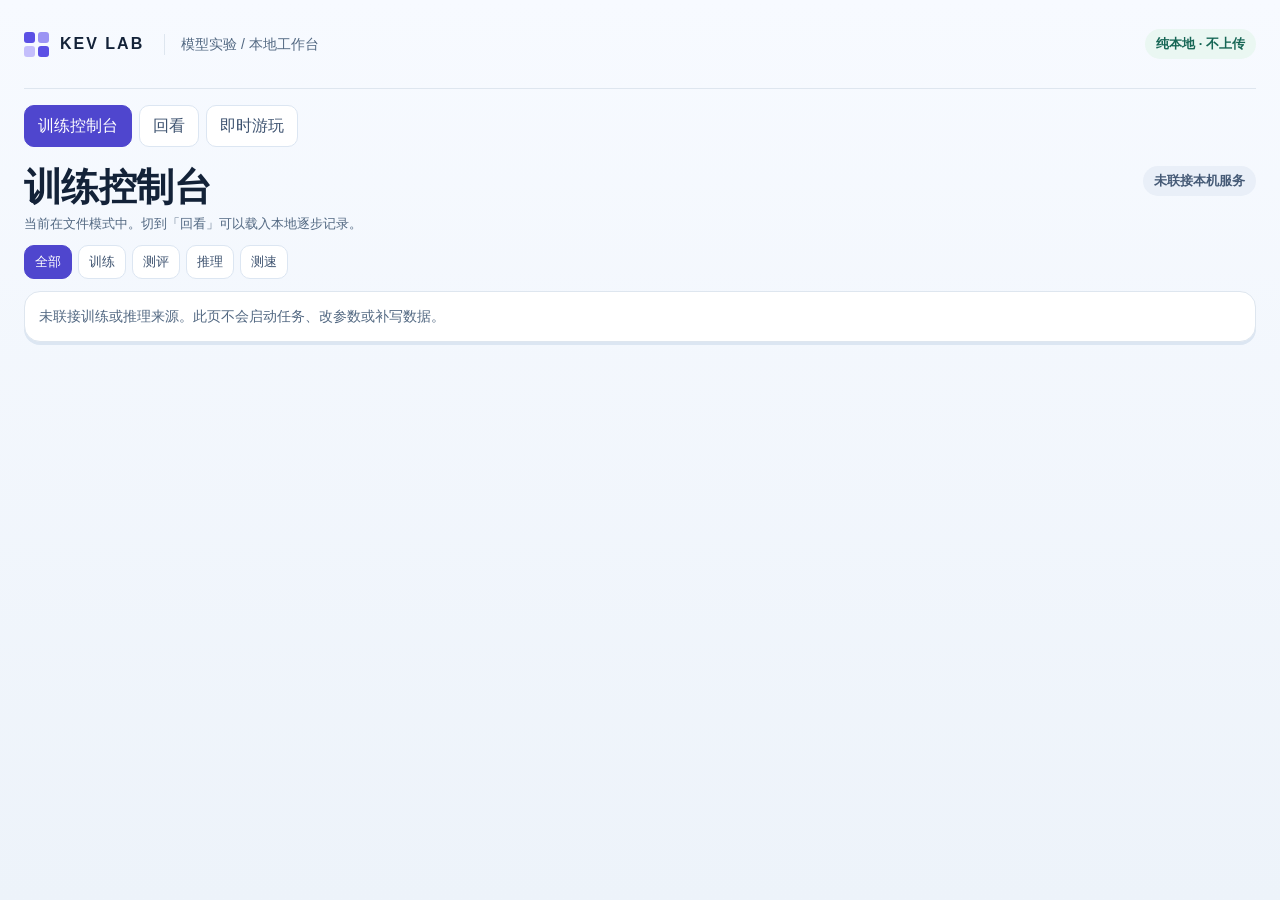
==== commit 1799643b: "Add studio console, video recording, live broadcast, and tile materials UI" ====
--- a/workbench/index.html
+++ b/workbench/index.html
@@ -4,7 +4,7 @@
 <meta charset="utf-8">
 <meta name="viewport" content="width=device-width,initial-scale=1">
 <meta name="color-scheme" content="light">
-<meta http-equiv="Content-Security-Policy" content="default-src 'none'; script-src 'unsafe-inline'; style-src 'unsafe-inline'; connect-src 'self'; form-action 'none'; base-uri 'none'">
+<meta http-equiv="Content-Security-Policy" content="default-src 'none'; script-src 'unsafe-inline'; style-src 'unsafe-inline'; img-src data:; connect-src 'self'; form-action 'none'; base-uri 'none'">
 <title>Kev 2048 本地工作台</title>
 <style>
 :root{--ink:#132238;--muted:#526882;--line:#dee6ef;--indigo:#4f46ce;--coral:#ae4132;--shadow:#dce6f2;--card:#fff}
@@ -82,6 +82,16 @@
 .jumps{display:flex;gap:7px;flex-wrap:wrap;font-size:12px;margin-top:23px;padding-bottom:3px}
 .jumps button{border:1px solid var(--line);padding:4px 8px;border-radius:8px;background:white;color:var(--muted)}
 .jumps button:hover{border-color:var(--indigo);color:var(--indigo)}
+#milestone-ticks{position:absolute;inset:0 9px auto;height:13px;pointer-events:none}
+.milestone-tick{position:absolute;top:0;width:2px;height:7px;border-radius:2px;background:#5546b8;transform:translateX(-50%)}
+.milestone-tick[data-slot=right]{top:6px;background:#ad5141}
+.milestone-tick[data-selected=true]{width:4px}
+.milestones{margin-top:9px;display:flex;align-items:baseline;flex-wrap:wrap;gap:6px 9px;font-size:12px;color:var(--muted)}
+#milestone-list{display:flex;flex-wrap:wrap;gap:5px}
+.milestone-button,#milestone-play{border:1px solid #e0d9fb;border-radius:8px;padding:5px 8px;background:#f1edff;color:#352880;font-weight:650;white-space:nowrap}
+.milestone-button[data-slot=right]{border-color:#f0d2cb;background:#fcefea;color:#893627}
+.milestone-button:hover,.milestone-button[aria-pressed=true],#milestone-play:hover{border-color:currentColor}
+#milestone-play{background:white}
 .legend{margin-top:13px;padding-top:9px;border-top:1px solid var(--line);display:flex;justify-content:space-between;gap:8px;color:var(--muted);font-size:12px}
 .legend i{display:inline-block;width:12px;height:12px;border:2px solid var(--indigo);border-radius:3px;vertical-align:-2px;margin-right:6px}
 .page-foot{padding:20px 0;display:flex;gap:10px;justify-content:space-between;color:var(--muted);font-size:12px}
@@ -114,14 +124,40 @@
 #file-input,#folder-input{position:absolute;width:1px;height:1px;overflow:hidden;clip-path:inset(50%)}
 .import-actions{display:flex;gap:6px;flex-wrap:wrap;justify-content:flex-end}
 .picker.secondary{background:#f0edff;color:#352880}
+.archive-panel{padding:13px 16px;margin-bottom:12px}
+.replay-filters{display:flex;align-items:center;flex-wrap:wrap;gap:7px 14px;margin:8px 0;font-size:12px;color:var(--muted)}
+.replay-filter{display:flex;align-items:center;gap:6px;min-width:0;max-width:100%}
+.replay-filter input[type=search],.replay-filter select{min-width:0;padding:5px 8px;border:1px solid var(--line);border-radius:7px;background:#fff;color:var(--ink)}
+.replay-filter input[type=search]{width:min(40vw,185px)}
+.replay-filter input[type=checkbox]{margin:0;accent-color:var(--indigo)}
 .folder-help{margin-top:6px;color:var(--muted);font-size:12px;overflow-wrap:anywhere}
 .folder-results{border-top:1px solid var(--line);margin-top:12px;padding-top:10px}
 .folder-results h3{font-size:15px;margin:0 0 3px}
 .folder-list{display:grid;gap:5px;max-height:260px;overflow:auto;padding:2px 1px}
-.folder-choice{display:grid;grid-template-columns:auto minmax(0,1fr);align-items:start;gap:7px;background:#f5f8fc;border-radius:8px;padding:7px 8px;font-size:13px}
-.folder-choice input{margin:3px 0 0;accent-color:var(--indigo)}
-.folder-path{overflow-wrap:anywhere;font-weight:700}
-.folder-meta{display:block;font-size:11px;color:var(--muted)}
+.folder-choice{display:grid;grid-template-columns:auto minmax(0,1fr);align-items:start;gap:6px}
+.folder-choice input{margin:10px 0 0 4px;accent-color:var(--indigo)}
+.folder-run{display:grid;gap:3px;min-width:0}
+.replay-card{border:1px solid transparent;border-radius:8px;background:#f3f6fa;padding:6px 9px;min-width:0}
+.replay-card:focus-within,.replay-card:has(.replay-row:not(:disabled):hover){background:#efecff;border-color:#cfc5ee}
+.replay-card[data-disabled=true]{opacity:.6}
+.replay-row{border:0;border-radius:4px;background:transparent;color:var(--ink);text-align:left;width:100%;min-width:0;padding:0;display:grid;gap:3px}
+.replay-row:disabled{cursor:default}
+.replay-row-name{font-size:13px;font-weight:700;overflow-wrap:anywhere}
+.replay-row-stats{display:flex;flex-wrap:wrap;gap:3px 11px;font-size:11px;color:var(--muted);font-variant-numeric:tabular-nums;overflow-wrap:anywhere}
+.replay-tile-progress{display:block;margin-top:2px;--replay-progress-fill:#6456bb}
+.replay-tile-progress[data-reached=true]{--replay-progress-fill:#2e7b67}
+.replay-progress-bar{display:flex;height:6px;border-radius:4px;overflow:hidden}
+.replay-progress-segment{position:relative;flex:var(--segment-width) 1 0;background:linear-gradient(90deg,var(--replay-progress-fill) 0 var(--segment-fill),#dfe5f0 var(--segment-fill) 100%)}
+.replay-progress-segment+.replay-progress-segment::before{content:"";position:absolute;inset:0 auto 0 0;width:1px;background:#fff}
+.replay-progress-labels{display:block;position:relative;height:13px;margin-top:2px;color:var(--muted);font-size:10px;line-height:13px;font-variant-numeric:tabular-nums}
+.replay-progress-labels[data-has-steps=true]{height:29px}
+.replay-progress-labels>*{position:absolute;transform:translateX(-50%)}
+.replay-progress-labels>:first-child{transform:none}
+.replay-progress-labels>:last-child{transform:translateX(-100%)}
+.replay-progress-marker{display:grid;justify-items:center;border:1px solid #ccd2ea;border-radius:5px;padding:1px 4px;background:#fff;color:#3d328e;line-height:12px;white-space:nowrap}
+.replay-progress-marker span+span{font-weight:700}
+.replay-progress-marker:hover{border-color:#5a49ae;background:#ece8ff}
+.replay-progress-marker:focus-visible,.replay-row:focus-visible{outline:2px solid var(--indigo);outline-offset:2px}
 .folder-footer{display:flex;gap:9px;flex-wrap:wrap;align-items:center;margin-top:8px;color:var(--muted);font-size:12px}
 @media(max-width:600px){.import-grid{grid-template-columns:1fr}.import-actions{justify-content:flex-start}.folder-choice{font-size:12px}}
 #import-panel.dragover{outline:2px solid var(--indigo);outline-offset:3px}
@@ -144,6 +180,7 @@
 .decision-note{overflow-wrap:anywhere}
 @media(max-width:600px){.view-controls{grid-template-columns:1fr 1fr}.view-controls label:first-child{grid-column:1/-1}.same-step{font-size:11px}.import-title{font-size:16px}.import-help,#import-status{font-size:11px}#import-panel{padding:11px}.import-grid{gap:8px}.picker{font-size:12px;padding:8px}.blank{padding:24px 12px}.blank h2{font-size:18px}}
 .arcade-nav{display:flex;gap:7px;align-items:center;flex-wrap:wrap;margin:16px 0 0}
+.arcade-nav [role="tablist"]{display:flex;gap:7px;flex-wrap:wrap}
 .arcade-nav button,.monitor-filters button{border:1px solid #dce6f2;border-radius:10px;background:#fff;color:#3e5370;padding:8px 13px;font:inherit;cursor:pointer}
 .arcade-nav button[aria-selected="true"],.monitor-filters button[aria-pressed="true"]{color:#fff;background:var(--indigo);border-color:var(--indigo)}
 .monitor-pane{padding:13px 0 24px}
@@ -169,48 +206,299 @@
 .monitor-card h3{font-size:13px;margin:11px 0 4px}
 .monitor-board{aspect-ratio:1;width:min(100%,190px);display:grid;grid-template:repeat(4,1fr)/repeat(4,1fr);gap:4px;padding:5px;background:#d3ddeb;border-radius:10px}
 .monitor-board .tile{font-size:16px;border-radius:7px}
+.training-batch{margin:12px 0 6px}
+.training-archive-link{display:inline-block;margin:2px 0 8px;padding:5px 0;color:var(--indigo);font-size:14px;font-weight:650;text-underline-offset:3px}
+.training-step-note{display:block;margin:3px 0 8px;color:var(--muted);font-size:12px;line-height:1.5}
+.training-batch-toggle,.training-batch-samples button{border:1px solid #cbd7e8;border-radius:8px;background:#fff;color:#3e5370;font:inherit;font-size:13px;min-height:32px;padding:5px 9px;cursor:pointer}
+.training-batch-toggle[aria-expanded="true"],.training-batch-samples button[aria-pressed="true"]{background:var(--indigo);border-color:var(--indigo);color:#fff}
+.training-batch-panel{border:1px solid #dce6f2;border-radius:10px;margin-top:8px;padding:10px}
+.training-batch-samples{display:flex;flex-wrap:wrap;gap:4px;margin:8px 0 10px}
+.training-batch-samples button{min-width:31px;padding-inline:6px;font-variant-numeric:tabular-nums}
+.training-batch-display{display:flex;align-items:flex-start;flex-wrap:wrap;gap:10px}
+.training-batch-display .monitor-metrics{flex:1 1 140px;margin:0}
+.training-batch-display .monitor-metric dd{font-size:14px}
+.training-playback{display:flex;align-items:center;flex-wrap:wrap;gap:5px;margin-top:10px}
+.training-sample-count{font-size:13px;font-weight:700;margin-right:4px;font-variant-numeric:tabular-nums}
+.training-playback button,.training-playback select{padding:4px 7px;min-height:32px;border:1px solid #cbd7e8;border-radius:7px;background:#fff;color:#344968;font:inherit;font-size:12px;cursor:pointer}
+.training-playback label{display:inline-flex;align-items:center;gap:4px;font-size:12px}
+.training-pace{margin:5px 0 9px;font-variant-numeric:tabular-nums}
+.training-decisions{flex:1 0 100%;display:grid;grid-template-columns:minmax(80px,.75fr) minmax(140px,1.45fr);gap:10px;padding:7px 0;border-top:1px solid #dce6f2}
+.training-decisions h3{margin:0 0 4px}
+.training-teacher-choice{margin:0;color:#3e5370;font-weight:700}
+.training-decisions .gameplay-decision{--direction-width:28px;--probability-width:54px;--probability-gap:4px}
+.training-decisions .gameplay-probability{font-size:12px}
+.training-decisions .gameplay-direction-name{display:inline}
+.training-decisions .gameplay-choice{margin-top:0;font-size:13px}
+.training-decisions .gameplay-scale{font-size:11px}
+@media(max-width:420px){.training-decisions{grid-template-columns:minmax(68px,.65fr) minmax(125px,1.35fr)}}
 .monitor-history{padding-left:1.3em;margin:0}
 .monitor-history li{margin:2px 0}
+#monitor-gameplay{display:grid;gap:14px}
+#monitor-gameplay:not(:empty) + #monitor-sources:not(:empty),#monitor-sources:not(:empty) + #monitor-gameplay:not(:empty){margin-top:14px}
+.gameplay-card{padding:clamp(12px,2vw,20px)}
+.gameplay-count{font-weight:700;margin:4px 0 8px}
+.gameplay-activity{grid-template-columns:repeat(auto-fit,minmax(76px,1fr))}
+.gameplay-activity .monitor-metric{padding:6px 8px}
+.gameplay-activity .monitor-metric dd{font-size:clamp(12px,2vw,16px);font-variant-numeric:tabular-nums;white-space:nowrap}
+.gameplay-card h3{font-size:17px;margin:12px 0 8px}
+.gameplay-comparison-head{display:flex;justify-content:space-between;align-items:center;gap:8px;margin-top:10px}
+.gameplay-comparison-head h3{margin:0}
+.gameplay-seed-nav{display:flex;align-items:center;gap:6px 12px;flex-wrap:wrap;margin-top:8px}
+.gameplay-seed-nav label{display:inline-flex;align-items:center;flex-wrap:wrap;gap:6px;font-size:13px;font-weight:650}
+.gameplay-seed-nav select{max-width:100%;min-height:34px;padding:4px 24px 4px 8px;border:1px solid #cbd7e8;border-radius:7px;background:#fff;color:var(--ink);font:inherit;font-variant-numeric:tabular-nums}
+.gameplay-seed-nav .monitor-meta{margin:0}
+.gameplay-seeds{display:flex;flex-wrap:wrap;gap:6px;margin:8px 0 12px}
+.gameplay-seeds button,.gameplay-view-toggle{border:1px solid #cbd7e8;border-radius:8px;background:#fff;color:#3e5370;font:inherit;font-size:13px;padding:6px 9px;min-height:34px;cursor:pointer}
+.gameplay-seeds button[aria-selected="true"],.gameplay-view-toggle[aria-pressed="true"]{background:var(--indigo);border-color:var(--indigo);color:#fff}
+.gameplay-models{display:grid;grid-auto-flow:column;grid-auto-columns:minmax(84px,1fr);gap:8px;overflow-x:auto;padding-bottom:4px}
+.gameplay-model{min-width:0;padding:9px;border:1px solid #dce6f2;border-radius:10px;background:#fcfdff}
+.gameplay-model-head{display:flex;flex-wrap:wrap;align-items:center;justify-content:space-between;gap:4px}
+.gameplay-model-head h4{font-size:14px;line-height:1.25;margin:0;overflow-wrap:anywhere}
+.gameplay-model-head .pill{padding:2px 6px;font-size:11px}
+.gameplay-score{font-weight:750;margin:6px 0 2px;font-variant-numeric:tabular-nums}
+.gameplay-model .monitor-board{position:relative;margin:7px auto;width:min(100%,166px)}
+.gameplay-model .monitor-board .tile{font-size:14px}
+.monitor-board.is-sliding>.tile{color:transparent!important;background:#e3eaf2!important}
+.gameplay-score[data-changed="true"]{animation:gameplay-score-in 210ms ease-out}
+@keyframes gameplay-score-in{from{color:#258262;transform:translateY(2px)}to{color:inherit;transform:translateY(0)}}
+@media(prefers-reduced-motion:reduce){.gameplay-score[data-changed="true"]{animation:none}}
+.gameplay-decision{--direction-width:27px;--probability-width:48px;--probability-gap:5px;min-width:0}
+.gameplay-choice{background:#e5f5ed;color:#176d55;font-size:14px;font-weight:750;padding:7px 9px;border-radius:8px}
+.gameplay-scale{display:flex;justify-content:space-between;margin:6px calc(var(--probability-width) + var(--probability-gap)) 0 calc(var(--direction-width) + var(--probability-gap));color:var(--muted);font-size:11px;white-space:nowrap}
+.gameplay-probabilities{display:grid;gap:4px;margin:3px 0 0}
+.gameplay-probability,.gameplay-reading{display:grid;align-items:center;gap:var(--probability-gap)}
+.gameplay-probability{grid-template-columns:var(--direction-width) minmax(0,1fr);font-size:12px;color:#3e5370}
+.gameplay-probability[data-chosen="true"]{color:#176d55;font-weight:750}
+.gameplay-reading{grid-template-columns:minmax(0,1fr) var(--probability-width);margin:0}
+.gameplay-probability-value{text-align:right;font-variant-numeric:tabular-nums;white-space:nowrap}
+.gameplay-probability-track{height:8px;background:#e2e9f3;border-radius:4px;overflow:hidden}
+.gameplay-probability-fill{display:block;width:var(--probability-fill,0%);height:100%;background:#657aaf}
+.gameplay-probability[data-chosen="true"] .gameplay-probability-fill{background:#258262}
+@media(max-width:560px){
+ .gameplay-models{gap:5px}
+ .gameplay-model{padding:5px}
+ .gameplay-model-head{display:grid;justify-content:start}
+ .gameplay-model-head h4{font-size:12px}
+ .gameplay-model-head .pill{justify-self:start}
+ .gameplay-model .monitor-board .tile{font-size:clamp(8px,2.3vw,14px)}
+ .gameplay-score{font-size:13px}
+ .gameplay-decision{--direction-width:21px;--probability-width:38px;--probability-gap:3px}
+ .gameplay-choice{font-size:12px;padding:5px}
+ .gameplay-probability{font-size:10px}
+}
+@media(max-width:390px){
+ .gameplay-seeds button{font-size:11px;padding:4px 6px;min-height:30px}
+ .gameplay-model{padding:3px}
+ .gameplay-model-head h4,.gameplay-model-head .pill,.gameplay-model .monitor-meta{font-size:9px}
+ .gameplay-model .monitor-board{gap:2px;padding:3px;border-radius:6px}
+ .gameplay-model .monitor-board .tile{font-size:8px;letter-spacing:-.3px;border-radius:3px}
+ .gameplay-decision{--direction-width:12px;--probability-width:32px;--probability-gap:2px}
+ .gameplay-choice{font-size:10px;padding:4px}
+ .gameplay-scale{font-size:7px}
+ .gameplay-probability{font-size:9px}
+ .gameplay-direction-name{display:none}
+}
 @media(max-width:650px){.arcade-nav{margin-top:10px}.arcade-nav button{font-size:13px;padding:6px 9px}.monitor-header p,.monitor-meta,.monitor-history{font-size:11px}#monitor-sources{grid-template-columns:1fr}.monitor-card,.monitor-empty{padding:10px}.monitor-top h2{font-size:17px}}
+.play-pane{padding:13px 0 24px}
+.play-form{padding:clamp(12px,2vw,20px)}
+.play-form fieldset{margin:0;border:0;padding:0;min-width:0}
+.play-form legend,.play-seed{font-size:13px;font-weight:700;color:#3e5370}
+.play-form legend{margin-bottom:8px;padding:0}
+.play-options,.play-model-extra-list{display:grid;grid-template-columns:repeat(auto-fit,minmax(min(100%,max(255px,calc(33.3333% - 6px))),1fr));gap:8px}
+.play-model-others{grid-column:1/-1}
+.play-model-others>summary{width:fit-content;padding:4px 0;color:#3e5370;font-size:13px;cursor:pointer}
+.play-model-extra-list{margin-top:6px}
+.play-actions{display:flex;flex-wrap:wrap;gap:8px}
+.play-option{align-self:start;padding:10px 12px;border:1px solid var(--line);border-radius:8px;font-size:13px}
+.play-model-label{display:flex;align-items:flex-start;gap:8px;cursor:pointer}
+.play-option:has(input:checked){border-color:#bdb2f6;background:#f3f0ff}
+.play-option:has(input:disabled){cursor:default;opacity:.7}
+.play-option input{flex:none;margin:3px 0 0;accent-color:var(--indigo)}
+.play-model-info{display:grid;align-content:start;gap:4px;min-width:0;overflow-wrap:anywhere}
+.play-model-name{font-size:14px}
+.play-model-score{display:flex;align-items:baseline;flex-wrap:wrap;gap:6px;color:#364764;font-size:12px}
+.play-model-score strong{font-size:17px;color:#243555;font-variant-numeric:tabular-nums}
+.play-model-source,.play-model-training{font-size:12px;line-height:1.45;color:#53637a}
+.play-model-batches{margin:6px 0 0 21px;font-size:12px;color:#3e5370}
+.play-model-batches summary{width:fit-content;cursor:pointer}
+.play-model-batches ul{list-style:none;padding:4px 0 0;margin:0}
+.play-model-batches li{display:flex;justify-content:space-between;gap:6px;padding:2px 0}
+.play-model-batches strong{white-space:nowrap;font-variant-numeric:tabular-nums}
+.play-actions{align-items:flex-end;margin-top:14px}
+.play-seed{display:grid;gap:4px;flex:0 1 185px}
+.play-seed input{width:100%;min-width:0;padding:8px 9px;border:1px solid var(--line);border-radius:8px;background:#fff;color:inherit;font:inherit;font-weight:400}
+.play-feedback{margin:10px 0 0}
+.play-session{margin-top:18px}
+.play-session-header{display:flex;flex-wrap:wrap;align-items:center;gap:8px;margin-bottom:4px}
+.play-session-header h2{margin:0;font-size:clamp(17px,3vw,22px);font-variant-numeric:tabular-nums}
+.play-save{margin-inline-start:auto}
+.play-save[aria-pressed="true"]{color:#785120;border-color:#ebd3a0;background:#fff5df;opacity:1}
+.play-save-note{margin:0 0 10px}
+.play-timeline{padding:10px 12px;margin-bottom:10px}
+.play-timeline-head,.play-timeline-actions{display:flex;flex-wrap:wrap;align-items:center;gap:6px}
+.play-timeline-head{justify-content:space-between}
+.play-timeline output{font-size:13px;font-variant-numeric:tabular-nums;font-weight:700}
+.play-timeline .picker,.play-save{font-size:12px;min-height:32px;padding:5px 9px}
+.play-timeline .picker:disabled,.play-save:disabled,.play-timeline input:disabled{cursor:default}
+.play-boards{display:grid;grid-template-columns:repeat(auto-fit,minmax(min(100%,220px),1fr));align-items:start;gap:10px}
+.play-boards .gameplay-model{padding:12px}
+.play-boards .gameplay-model-head{display:flex;justify-content:space-between}
+.play-boards h3{margin:0;font-size:15px}
+.play-boards .monitor-meta{font-size:12px}
+.play-boards .monitor-board{width:min(100%,270px);margin:10px auto}
+.play-boards .monitor-board .tile{font-size:clamp(14px,3vw,24px)}
+.play-boards .gameplay-decision{--direction-width:30px;--probability-width:48px;--probability-gap:5px}
+.play-boards .gameplay-direction-name{display:inline}
+.play-boards .gameplay-scale,.play-boards .gameplay-probability{font-size:11px}
+.play-boards .gameplay-choice{font-size:13px}
+.play-teacher-values{display:grid;gap:4px;margin:6px 0 0;font-size:12px;color:#3e5370}
+.play-teacher-value{display:flex;justify-content:space-between;gap:8px}
+.play-teacher-value dd{margin:0;font-variant-numeric:tabular-nums}
+.play-teacher-value[data-chosen="true"]{font-weight:750;color:#176d55}
+
+/* Begin bundled tile materials */
+/* The five unlettered faces share one cached image, from silver on the left to opal on the right. */
+:root { --tile-material-atlas: url("[data-uri]"); }
+
+:is([data-value="1024"],[data-v="1024"]) {
+  --face-x:0%; --face-base:#a8afb4; --face-ink:#273038; --face-edge:#c6ced2; --face-text-shadow:0 1px #f3f5f4a6;
+}
+:is([data-value="2048"],[data-v="2048"]) {
+  --face-x:25%; --face-base:#dea74f; --face-ink:#3b280d; --face-edge:#f2cc78; --face-text-shadow:0 1px #fff1bd99;
+}
+:is([data-value="4096"],[data-v="4096"]) {
+  --face-x:50%; --face-base:#bedce9; --face-ink:#103449; --face-edge:#dbf5fa; --face-text-shadow:0 1px #eaffffb3;
+}
+:is([data-value="8192"],[data-v="8192"]) {
+  --face-x:75%; --face-base:#295f49; --face-ink:#f5faed; --face-edge:#719783; --face-text-shadow:0 1px 2px #092e24bf;
+}
+:is([data-value="16384"],[data-v="16384"]) {
+  --face-x:100%; --face-base:#24283e; --face-ink:#f7f1e8; --face-edge:#73788f; --face-text-shadow:0 1px 2px #100e23c9;
+}
+:is(.board,.monitor-board,.sm-board-mini,.training-records,#kev-batch-study)
+  :is(.tile,.tr-cell,.kb-v):where(:not(.is-sliding > *)):is(
+    [data-value="1024"],[data-value="2048"],[data-value="4096"],[data-value="8192"],[data-value="16384"],
+    [data-v="1024"],[data-v="2048"],[data-v="4096"],[data-v="8192"],[data-v="16384"]
+  ) {
+  color:var(--face-ink);
+  background:var(--face-base) var(--face-image,var(--tile-material-atlas)) var(--face-x) center / var(--face-size,500% 100%) no-repeat;
+  box-shadow:inset 0 0 0 var(--material-rim,1px) var(--face-edge);
+  text-shadow:var(--face-text-shadow);
+  white-space:nowrap;
+}
+:where(.sm-board-mini,.tr-mini,.kb-mini) { --material-rim:0px; }
+.bc-board { --material-rim:max(1px,.34cqi); }
+.tile.merged { --material-rim:2px; }
+
+.monitor-board,.tr-board { container-type:inline-size; }
+:is(.board,.monitor-board) .tile:is([data-value="1024"],[data-value="2048"],[data-value="4096"],[data-value="8192"]) { font-size:min(9.5cqi,42px); }
+:is(.board,.monitor-board) .tile[data-value="16384"] { font-size:min(7.4cqi,36px); }
+.training-records .tr-board .tr-cell:is([data-v="1024"],[data-v="2048"],[data-v="4096"],[data-v="8192"]),
+#kev-batch-study .kb-board .kb-v:is([data-v="1024"],[data-v="2048"],[data-v="4096"],[data-v="8192"]) { font-size:8.3cqi; }
+.training-records .tr-board .tr-cell[data-v="16384"],#kev-batch-study .kb-board .kb-v[data-v="16384"] { font-size:6.8cqi; }
+
+/* Moving reflections */
+@property --material-shine { syntax:"<percentage>"; inherits:true; initial-value:125%; }
+@property --opal-angle { syntax:"<percentage>"; inherits:true; initial-value:60%; }
+@keyframes tile-reflections {
+  0%,12% { --material-shine:125%; }
+  58%,100% { --material-shine:-25%; }
+  0%,100% { --opal-angle:125%; }
+  50% { --opal-angle:-25%; }
+}
+@media (prefers-reduced-motion:no-preference) {
+  /* Animate the persistent panel. Its tiles may be replaced several times per second. */
+  [data-tile-motion]:not([hidden]):has(.tile:is([data-value="2048"],[data-value="4096"],[data-value="16384"])) {
+    animation:tile-reflections 4.6s ease-in-out infinite;
+  }
+  [data-tile-motion] .tile:is([data-value="2048"],[data-value="4096"],[data-value="16384"]):where(:not(.is-sliding > *)) {
+    isolation:isolate;
+  }
+  [data-tile-motion] .tile:not(.fx-tile):is([data-value="2048"],[data-value="4096"],[data-value="16384"]) {
+    position:relative;
+  }
+  [data-tile-motion] .tile:is([data-value="2048"],[data-value="4096"],[data-value="16384"]):where(:not(.is-sliding > *))::before {
+    content:""; position:absolute; inset:0; z-index:-1; pointer-events:none; border-radius:inherit;
+  }
+  [data-tile-motion] .tile[data-value="2048"]::before {
+    background:linear-gradient(114deg,transparent 39%,#fff5bf40 46%,#fffbe3c9 49.5%,#fff4bd70 51%,transparent 58%)
+      calc(var(--material-shine) + 7%) center / 240% 100% no-repeat;
+  }
+  [data-tile-motion] .tile[data-value="4096"]::before {
+    background:linear-gradient(112deg,transparent 38%,#e6f9ff38 45.5%,#fbffffbd 48.7%,#ffffffeb 49.3%,#e6f9ff4d 50%,transparent 55%)
+      calc(var(--material-shine) - 7%) center / 240% 100% no-repeat;
+    mask-image:conic-gradient(from 14deg at 22% 27%,#000b 38deg,#000 38.5deg 76deg,#0004 76.6deg 181deg,#000c 181.6deg 232deg,#0005 232.6deg 266deg,#000b 266.6deg);
+  }
+  [data-tile-motion] .tile[data-value="16384"] {
+    --face-image:url("[data-uri]");
+    --face-size:100% 100%;
+  }
+  [data-tile-motion] .tile[data-value="16384"]::before {
+    inset:var(--material-rim,1px);
+    background:url("[data-uri]") center / calc(100% + 2 * var(--material-rim,1px)) calc(100% + 2 * var(--material-rim,1px)) no-repeat;
+    mask-image:linear-gradient(116deg,transparent 7%,#0003 26%,#000e 44%,#000 55%,#0006 70%,transparent 89%);
+    mask-size:206% 100%; mask-repeat:no-repeat; mask-position:var(--opal-angle) center;
+  }
+}
+/* End bundled tile materials */
 </style>
 </head>
 <body><main>
 <header><div class="brand"><span class="icon" aria-hidden="true"><i></i><i></i><i></i><i></i></span>KEV LAB</div><p class="crumb">模型实验 / 本地工作台</p><span class="pill">纯本地 · 不上传</span></header>
 <nav class="arcade-nav" aria-label="工作台模式"><div role="tablist" aria-label="工作台模式">
-<button type="button" role="tab" id="arcade-monitor-tab" aria-selected="true" aria-controls="arcade-monitor-pane">监控总览</button>
-<button type="button" role="tab" id="arcade-review-tab" aria-selected="false" aria-controls="arcade-review-pane" tabindex="-1">即时回看</button>
+<button type="button" role="tab" id="arcade-monitor-tab" aria-selected="true" aria-controls="arcade-monitor-pane">训练控制台</button>
+<button type="button" role="tab" id="arcade-review-tab" aria-selected="false" aria-controls="arcade-review-pane" tabindex="-1">回看</button>
+<button type="button" role="tab" id="arcade-play-tab" aria-selected="false" aria-controls="arcade-play-pane" tabindex="-1">即时游玩</button>
 </div></nav>
 <section id="arcade-monitor-pane" class="monitor-pane" role="tabpanel" aria-labelledby="arcade-monitor-tab">
-<div class="monitor-header"><div><h1>训练与推理监控</h1><p id="monitor-description">只读查看实际来源的最近进展。</p></div>
+<div class="monitor-header"><div><h1>训练控制台</h1><p id="monitor-description">查看训练计划中的训练、测评、推理和测速进展。</p></div>
 <span class="pill" id="monitor-connection" role="status">尚未联接</span></div>
 <div class="monitor-filters" aria-label="筛选观察来源">
 <button type="button" data-monitor-filter="all" aria-pressed="true">全部</button>
 <button type="button" data-monitor-filter="training" aria-pressed="false">训练</button>
+<button type="button" data-monitor-filter="evaluation" aria-pressed="false">测评</button>
 <button type="button" data-monitor-filter="inference" aria-pressed="false">推理</button>
 <button type="button" data-monitor-filter="benchmark" aria-pressed="false">测速</button>
 </div>
 <div id="monitor-sources"><div class="card monitor-empty">尚未收到观察来源。</div></div>
+<div id="monitor-gameplay"></div>
 </section>
 <div id="arcade-review-pane" role="tabpanel" aria-labelledby="arcade-review-tab" hidden>
-<section class="intro" aria-labelledby="main-title"><div><h1 id="main-title">2048 即时回看</h1><p class="subtitle">选中结果文件，就能回放真实棋局。无需装模型、开服务器或联网。</p></div></section>
+<section class="intro" aria-labelledby="main-title"><div><h1 id="main-title">2048 即时回看</h1><p class="subtitle">打开逐步记录，即可回放真实棋局。无需装模型、开服务器或联网。</p></div></section>
+<section class="card archive-panel" id="archive-panel" aria-labelledby="archive-title" hidden>
+<div class="import-heading"><h2 class="import-title" id="archive-title">本机存档</h2><button type="button" class="picker secondary" id="refresh-archive">刷新存档</button></div>
+<p id="archive-status" class="folder-help" role="status"></p>
+<div class="replay-filters" id="archive-filter-wrap" hidden>
+  <label class="replay-filter">搜索存档 <input id="archive-filter" type="search" placeholder="模型或种子"></label>
+  <label class="replay-filter">排序 <select id="archive-sort" aria-label="存档排序"><option value="time">时间 · 最新优先</option><option value="score">分数 · 高分优先</option><option value="max_tile">最大方块 · 从大到小</option><option value="turns">步数 · 从多到少</option></select></label>
+  <label class="replay-filter"><input id="archive-target" type="checkbox">仅看达到 2048</label>
+</div>
+<div id="archive-list" class="folder-list"></div>
+<div class="folder-footer"><button type="button" class="picker secondary" id="more-archives" hidden>显示更多存档</button></div>
+</section>
 <section class="card" id="import-panel" aria-labelledby="import-title">
-<div class="import-heading"><h2 class="import-title" id="import-title">导入本地对局</h2><button type="button" class="picker secondary" id="toggle-import" aria-expanded="true" aria-controls="import-tools" hidden>收起文件列表</button></div>
+<div class="import-heading"><h2 class="import-title" id="import-title">导入本地对局</h2><button type="button" class="picker secondary" id="toggle-import" aria-expanded="true" aria-controls="import-tools" hidden>收起导入选项</button></div>
 <div id="import-tools">
-<div class="import-grid"><div><p class="import-help">选择 <code>runs/</code> 中的一次或多次运行；也可打开 <code>experiments/traces/</code> 中的历史记录。直接选文件时，可一起选择日志及同目录的 <code>result.json</code>、<code>run.json</code>。</p></div>
-<div class="import-actions"><button type="button" class="picker secondary" id="pick-folder" aria-describedby="folder-help" hidden>先选文件夹</button><button type="button" class="picker" id="pick" aria-describedby="import-status">直接选记录文件</button></div>
+<div class="import-grid"><div><p class="import-help">选择运行文件夹，或直接选择逐步记录及同目录的摘要。</p></div>
+<div class="import-actions"><button type="button" class="picker secondary" id="pick-folder" aria-describedby="folder-help" hidden>选择文件夹</button><button type="button" class="picker" id="pick" aria-describedby="import-status">直接选记录文件</button></div>
 <input id="file-input" type="file" accept=".jsonl,.json,.ndjson,application/json,application/x-ndjson" multiple tabindex="-1" aria-label="选择对局文件">
 <input id="folder-input" type="file" webkitdirectory multiple tabindex="-1" aria-label="选择结果文件夹"></div>
-<p id="folder-help" class="folder-help" hidden>先列出候选，不读取内容；打开时只读取勾选的日志及其同目录摘要。摘要与日志一致后才关联，单独的摘要不能回放。</p>
+<p id="folder-help" class="folder-help" hidden>点一局直接回看。勾选多份记录可按种子并排比较。</p>
+</div>
 <section id="folder-results" class="folder-results" aria-labelledby="folder-heading" hidden>
-<h3 id="folder-heading">此文件夹中的运行</h3><p id="folder-summary" class="folder-help" role="status"></p>
+<h3 id="folder-heading">文件夹对局</h3><p id="folder-summary" class="folder-help" role="status"></p>
+<div class="replay-filters" id="folder-filter-wrap" hidden>
+  <label class="replay-filter">搜索文件夹 <input id="folder-filter" type="search" placeholder="模型、种子或文件名"></label>
+  <label class="replay-filter">排序 <select id="folder-sort" aria-label="文件夹排序"><option value="time">时间 · 最新优先</option><option value="score">分数 · 高分优先</option><option value="max_tile">最大方块 · 从大到小</option><option value="turns">步数 · 从多到少</option></select></label>
+  <label class="replay-filter"><input id="folder-target" type="checkbox">仅看达到 2048</label>
+</div>
 <div id="folder-list" class="folder-list"></div>
-<div class="folder-footer"><button type="button" class="picker" id="open-folder-files" disabled>打开所选记录</button><button type="button" class="picker secondary" id="more-folder-files" hidden>显示更多</button><span id="folder-selection">未选择</span></div>
+<div class="folder-footer"><button type="button" class="picker" id="open-folder-files" disabled>打开勾选记录</button><button type="button" class="picker secondary" id="more-folder-files" hidden>显示更多</button><span id="folder-selection">未选择</span></div>
 </section>
-</div>
-<p id="import-status" role="status">文件只在当前浏览器里读取。可同时选中两次测试的逐步记录。</p>
+<p id="import-status" role="status">文件只在当前浏览器里读取。</p>
 </section>
-<section class="card blank" id="empty"><h2>还没有导入棋局</h2><p>选一个文件可播放单局；导入相同种子下的两个版本，可并排比较。</p></section>
-<section id="replay" hidden aria-label="对局回放">
+<section class="card blank" id="empty"><h2>请选择要回看的棋局</h2><p>可从存档或导入记录中打开。</p></section>
+<section id="replay" tabindex="-1" hidden aria-label="对局回放">
 <div class="view-controls">
 <label>选择种子 <select id="seed-select" aria-label="选择种子"></select></label>
 <label>左侧版本 <select id="left-select" aria-label="左侧版本"></select></label>
@@ -222,14 +510,14 @@
 <div class="panel-head"><div><h2>左侧</h2><p class="panel-source"></p></div><span class="pill status"></span></div>
 <p class="run-meta" hidden></p>
 <div class="panel-main">
-<div class="board" role="img"></div>
+<div class="board" role="img" data-tile-motion></div>
 <dl class="stats"><div class="metric"><dt class="score-label"></dt><dd class="score"></dd></div><div class="metric move"><dt class="move-label"></dt><dd><span class="arrow" aria-hidden="true"></span><span class="move-name"></span></dd></div><div class="metric tile-best"><dt>最大方块</dt><dd class="best"></dd></div></dl>
 </div><p class="decision-note"></p><div class="panel-foot"><span>记录终点</span><span class="final"></span></div>
 </article><article class="panel" data-slot="right">
 <div class="panel-head"><div><h2>右侧</h2><p class="panel-source"></p></div><span class="pill status"></span></div>
 <p class="run-meta" hidden></p>
 <div class="panel-main">
-<div class="board" role="img"></div>
+<div class="board" role="img" data-tile-motion></div>
 <dl class="stats"><div class="metric"><dt class="score-label"></dt><dd class="score"></dd></div><div class="metric move"><dt class="move-label"></dt><dd><span class="arrow" aria-hidden="true"></span><span class="move-name"></span></dd></div><div class="metric tile-best"><dt>最大方块</dt><dd class="best"></dd></div></dl>
 </div><p class="decision-note"></p><div class="panel-foot"><span>记录终点</span><span class="final"></span></div>
 </article></div>
@@ -243,22 +531,57 @@
 <select id="speed" aria-label="播放速度"><option value="0.5">0.5×</option><option value="1" selected>1×</option><option value="2">2×</option><option value="4">4×</option></select>
 </div></div>
 <div class="track"><div class="track-top"><label for="seek">按步回放</label><output id="turn-output" for="seek"></output></div>
-<div class="track-range"><button type="button" class="end-marker" id="marker" hidden></button><input type="range" id="seek" min="0" max="0" step="1" value="0"><div id="ticks" aria-hidden="true"></div></div>
-<div class="jumps"><button type="button" id="jump-start">回到开局</button><button type="button" id="jump-divergence" hidden></button><button type="button" id="jump-end">跳到最后</button></div></div>
+<div class="track-range"><button type="button" class="end-marker" id="marker" hidden></button><input type="range" id="seek" min="0" max="0" step="1" value="0"><div id="ticks" aria-hidden="true"></div><div id="milestone-ticks" aria-hidden="true"></div></div>
+<div class="jumps"><button type="button" id="jump-start">回到开局</button><button type="button" id="jump-divergence" hidden></button><button type="button" id="jump-end">跳到最后</button></div>
+<div class="milestones" id="milestones" role="group" aria-label="首次合成" hidden><span>首次合成</span><div id="milestone-list"></div><button type="button" id="milestone-play" hidden></button></div></div>
 </div>
 <div class="legend"><span><i aria-hidden="true"></i>先滑动、再合并。描边标记最后出现的新方块。</span><span class="shortcuts">← / → 移步 · 空格播放或暂停</span></div>
 </section>
 </section>
 <footer class="page-foot"><span>来源：你选择的本地逐步记录。页面从不上传、推理或补写新走法。</span><strong>KEV / 2048</strong></footer><noscript>请启用 JavaScript 以读取并回放本地文件。此页面不需要网络。</noscript>
 </div>
+<section id="arcade-play-pane" class="play-pane" role="tabpanel" aria-labelledby="arcade-play-tab" hidden>
+<div class="monitor-header"><div><h1>即时游玩</h1><p>选一个或多个模型，共用同一个种子，各自推理落子。</p></div></div>
+<form id="play-form" class="card play-form">
+<fieldset id="play-selection" disabled><legend>模型</legend><div id="play-model-options" class="play-options"></div></fieldset>
+<div class="play-actions">
+  <label class="play-seed">种子（可选）<input id="play-seed" name="seed" type="number" min="0" max="2147483647" step="1" placeholder="留空随机生成" disabled></label>
+  <button id="play-start" class="picker primary" type="submit" disabled>开始新局</button>
+  <button id="play-stop" class="picker secondary" type="button" disabled>停止游玩</button>
+</div>
+<p id="play-feedback" class="monitor-meta play-feedback" role="status">等待连接本机推理服务。</p>
+</form>
+<section id="play-session-view" class="play-session" aria-labelledby="play-session-title" hidden>
+<div class="play-session-header"><h2 id="play-session-title"></h2><span id="play-session-state" class="pill"></span>
+  <button id="play-save" class="picker secondary play-save" type="button" aria-pressed="false" aria-describedby="play-save-note" disabled>☆ 星标保存</button>
+</div>
+<p id="play-save-note" class="monitor-meta play-save-note" role="status"></p>
+<div class="card play-timeline" role="group" aria-label="对局时间轴">
+  <div class="play-timeline-head">
+    <output id="play-cursor" for="play-seek" aria-live="off"></output>
+    <div class="play-timeline-actions">
+      <button id="play-pause" class="picker secondary" type="button" disabled>暂停推理</button>
+      <button id="play-latest" class="picker secondary" type="button" disabled>回到最新</button>
+    </div>
+  </div>
+  <input id="play-seek" type="range" min="0" max="0" step="1" value="0" aria-label="选择回看步数" disabled>
+  <div class="play-timeline-actions">
+    <button id="play-prev" class="picker secondary" type="button" disabled>上一步</button>
+    <button id="play-review" class="picker secondary" type="button" disabled>播放回看</button>
+    <button id="play-next" class="picker secondary" type="button" disabled>下一步</button>
+  </div>
+</div>
+<div id="play-boards" class="play-boards" data-tile-motion></div>
+</section>
+</section>
 </main>
 <script>/* Independent offline verifier; never evaluates imported data as code. */
 (function (root) {
   'use strict';
   const MAX_BYTES = 16 * 1024 * 1024, MAX_ROWS = 25000, MAX_TRACKS = 128, MAX_TURNS = 10000;
   const DIRS = ['up','down','left','right'];
-  const END = new Map([['terminal','terminal'],['cap','cap'],['capped','cap'],['stopped','stopped'],['error','incomplete'],['incomplete','incomplete']]);
-  const EVENTS = new Set(['ready','loading','running','paused','move','terminal','cap','capped','stopped','error','incomplete']);
+  const END = new Map([['terminal','terminal'],['target','target'],['cap','cap'],['capped','cap'],['stopped','stopped'],['error','incomplete'],['incomplete','incomplete']]);
+  const EVENTS = new Set(['ready','loading','running','paused','move',...END.keys()]);
   let imports = 0;
   function fail(s) { throw new Error(s); }
   function obj(x) { return x !== null && typeof x === 'object' && !Array.isArray(x); }
@@ -333,6 +656,10 @@
     if (x===null || x===undefined || x==='') return null;
     if (!END.has(x)) fail('未知结束类型');
     return END.get(x);
+  }
+  function stopFits(stop, terminal, max, previousMax) {
+    if (stop === 'target') return max >= 2048 && previousMax < 2048;
+    return (stop === 'terminal') === terminal;
   }
   function parseTrace(text, sourceName='导入记录') {
     const rows=decode(text);
@@ -387,7 +714,7 @@
               fail('无可重放的走子');
             }
             if (g.ended && final!==g.status) fail('结束事件相互矛盾');
-            if ((final==='terminal')!==(!legal(current.b).length)) fail('结束类型与棋局状态不一致');
+            if (!stopFits(final,!legal(current.b).length,current.m,g.frames.at(-2)?.m)) fail('结束类型与棋局状态不一致');
             if (final==='cap' && g.cap!==null && current.p!==g.cap) fail('结束步数不是上限');
             if (stopOf(r.stop)!==null && stopOf(r.stop)!==final) fail('结束标记相互矛盾');
             g.status=final; g.ended=true;
@@ -423,8 +750,8 @@
         for (const k of ['tile','max_tile']) if (has(r,k) && r[k]!==max) fail('最大方块与棋盘不一致');
         const available=legal(next);
         if (has(r,'terminal') && (typeof r.terminal!=='boolean' || r.terminal!==!available.length)) fail('终局标记与可走方向矛盾');
-        const stop=stopOf(r.stop ?? (['capped','cap','stopped'].includes(r.status)?r.status:null));
-        if (stop && (stop==='terminal')!==(!available.length)) fail('结束标记与棋盘矛盾');
+        const stop=stopOf(r.stop ?? (['capped','cap','stopped','target'].includes(r.status)?r.status:null));
+        if (stop && !stopFits(stop,!available.length,max,current.m)) fail('结束标记与棋盘矛盾');
         if (stop==='cap' && g.cap!==null && turn!==g.cap) fail('标记截断的步数不是上限');
         g.frames.push({p:turn,b:next,s:score,m:max,a:action,g:moved.gain,n});
         if (stop || !available.length || (g.cap!==null && turn===g.cap)) {
@@ -443,24 +770,27 @@
   if (typeof module !== 'undefined' && module.exports) module.exports=api;
 })(typeof globalThis==='object'?globalThis:this);
 
-/* Local run bundles: enumerate filenames first, read only an explicitly selected run. */
+/* Local run bundles: bounded list previews and validated playback for selected runs. */
 (function (root) {
   'use strict';
   const trace = root.KevTrace || (typeof require === 'function' ? require('./parser.js') : null);
   const MAX_METADATA_BYTES = 1024 * 1024;
+  const MILESTONE_TILES = [512, 1024, 2048];
   const SUMMARY = /(^|[-_.])(benchmark|bench|summary|progress|timing|metrics|train|dev|loss|report|lock)([-_.]|$)/;
+  const ARM = /^[a-z0-9][a-z0-9-]{0,63}$/;
   const obj = x => x !== null && typeof x === 'object' && !Array.isArray(x);
   const given = x => x !== null && x !== undefined;
   const pathOf = f => String(f.webkitRelativePath || f.name || '未命名文件').replaceAll('\\', '/');
   const basename = p => p.split('/').at(-1);
   const dirname = p => p.includes('/') ? p.slice(0, p.lastIndexOf('/')) : '';
-  const isCompanion = f => /^(run|result)\.json$/i.test(basename(pathOf(f)));
+  const isCompanion = f => /^(run|result|identity)\.json$/i.test(basename(pathOf(f)));
   const isSummary = f => isCompanion(f) || SUMMARY.test(basename(pathOf(f)).toLowerCase());
   const sizeOK = (f, limit) => Number.isSafeInteger(f.size) && f.size > 0 && f.size <= limit;
   const errorAt = (file, message) => new Error('「' + pathOf(file) + '」：' + message);
   function isTraceCandidate(file) {
     const p = pathOf(file).toLowerCase(), pieces = p.split('/'), name = pieces.at(-1);
     if (!/\.(json|jsonl|ndjson)$/.test(name) || isSummary(file)) return false;
+    if (/(^|\/)implementation\/configs\//.test(p)) return false;
     if (/(^|[-_.])(moves?|traces?|replays?|events?|gameplay|games?)([-_.]|$)/.test(name)) return true;
     const stem = name.replace(/\.(json|jsonl|ndjson)$/, '');
     if (pieces.slice(0, -1).includes('traces') && /^(d4|wide|stock|[a-z0-9]+[-_][a-z0-9_-]+)$/.test(stem)) return true;
@@ -470,20 +800,23 @@
     const files = Array.from(input), dirs = new Map();
     for (const file of files) {
       const dir = dirname(pathOf(file));
-      if (!dirs.has(dir)) dirs.set(dir, {traces: [], results: [], runs: []});
+      if (!dirs.has(dir)) dirs.set(dir, {traces: [], results: [], runs: [], identities: []});
       const group = dirs.get(dir), name = basename(pathOf(file)).toLowerCase();
       if (name === 'result.json') group.results.push(file);
       else if (name === 'run.json') group.runs.push(file);
+      else if (name === 'identity.json') group.identities.push(file);
       else if (direct ? /\.(json|jsonl|ndjson)$/i.test(name) && !isSummary(file) : isTraceCandidate(file)) group.traces.push(file);
     }
     return [...dirs.values()].flatMap(group => group.traces.map(file => {
       const resultFile = group.results[0] || null, runFile = group.runs[0] || null;
-      const companions = [resultFile, runFile].filter(Boolean);
-      const ambiguous = companions.length && (group.traces.length > 1 || group.results.length > 1 || group.runs.length > 1);
+      const identityFile = group.traces.length === 1 ? group.identities[0] || null : null;
+      const companions = [resultFile, runFile, identityFile].filter(Boolean);
+      const ambiguous = companions.length && (group.traces.length > 1 || group.results.length > 1 ||
+        group.runs.length > 1 || (identityFile && group.identities.length > 1));
       const bad = !sizeOK(file, trace.MAX_BYTES) ? file : companions.find(f => !sizeOK(f, MAX_METADATA_BYTES));
       const limit = bad === file ? trace.MAX_BYTES : MAX_METADATA_BYTES;
       const disabledReason = bad ? pathOf(bad) + ' 为空或超过 ' + (limit / 1048576) + ' MiB 上限' : '';
-      return {file, resultFile, runFile, path: pathOf(file),
+      return {file, resultFile, runFile, identityFile, path: pathOf(file),
         bytes: [file, ...companions].reduce((sum, f) => sum + (Number.isSafeInteger(f.size) && f.size >= 0 ? f.size : 0), 0),
         disabled: Boolean(bad), disabledReason,
         error: ambiguous ? '同目录存在多份记录或同名摘要，无法唯一关联；请分别选择每次运行的文件夹或只导入逐步记录。' : null};
@@ -519,6 +852,45 @@
     if (!given(value)) return null;
     if (!Number.isSafeInteger(value) || value < 1 || value > trace.MAX_TURNS) throw errorAt(file, '无效步数上限');
     return value;
+  }
+  const armTitle = arm => arm === 'official' ? '官方基线' : arm;
+  function episodeModel(metadata, file) {
+    const arm = metadata.arm;
+    if (typeof arm !== 'string' || !ARM.test(arm)) throw errorAt(file, '缺少有效模型名称');
+    const runIdentity = hash(metadata.run_identity, file, 'run_identity');
+    const headSha = hash(metadata.checkpoint_head_sha256, file, 'checkpoint_head_sha256');
+    if (!runIdentity || !headSha) throw errorAt(file, '缺少评测或检查点指纹');
+    return {arm, runIdentity, headSha, title: armTitle(arm), device: label(metadata.device, file, 'device')};
+  }
+  function checkMetadata(reported, expected, file) {
+    for (const [key, name] of [['headSha','检查点指纹'], ['device','设备'], ['cap','步数上限'],
+        ['arm','模型名称'], ['runIdentity','评测指纹']]) {
+      if (given(reported[key]) && given(expected[key]) && reported[key] !== expected[key])
+        throw errorAt(file, name + '与运行清单冲突');
+    }
+  }
+  function verifyEpisode(identity, entry, games, info) {
+    if (identity?.metadata?.split !== 'gameplay_dev') return info;
+    const file = entry.identityFile, limit = cap(identity.cap, file);
+    const [game] = games;
+    if (identity.schema_version !== 1) throw errorAt(file, '不支持的单局清单版本');
+    if (games.length !== 1 || identity.seed !== game.seed) throw errorAt(file, '单局清单种子与逐步记录不一致');
+    const step = game.frames.at(-1).p;
+    if (!limit || step > limit || (given(game.cap) && game.cap !== limit) || (game.status === 'cap' && step !== limit))
+      throw errorAt(file, '单局清单的步数上限与逐步记录不一致');
+    const model = {...episodeModel(identity.metadata, file), cap: limit};
+    checkMetadata(model, info, file);
+    return {...info, ...model, device: model.device || info.device};
+  }
+  async function matchesTraceHash(raw, result, file) {
+    const expected = hash(result.moves_sha256, file, 'moves_sha256');
+    if (!expected) throw errorAt(file, '缺少逐步记录指纹');
+    const subtle = root.crypto?.subtle ||
+      (typeof module !== 'undefined' && module.exports ? require('node:crypto').webcrypto.subtle : null);
+    if (!subtle) throw errorAt(file, '当前浏览器环境无法校验逐步记录指纹');
+    const bytes = new Uint8Array(await subtle.digest('SHA-256', new TextEncoder().encode(raw)));
+    const observed = Array.from(bytes, byte => byte.toString(16).padStart(2, '0')).join('');
+    if (observed !== expected) throw errorAt(file, '逐步记录的 SHA-256 指纹与摘要不一致');
   }
   function localRef(value, file, field) {
     if (!given(value)) return null;
@@ -561,17 +933,29 @@
     if (limit && games.some(g => g.status === 'cap' && g.frames.at(-1).p !== limit)) throw errorAt(file, '结束步数与清单上限冲突');
     return {title, headSha, device, cap: limit};
   }
-  function reconcile(result, entry, games, info) {
-    if (!result) return {games, headSha: info.headSha, device: info.device};
+  async function reconcile(result, entry, games, info, raw) {
+    if (!result) return {games, headSha: info.headSha, device: info.device, title: info.title};
     const file = entry.resultFile;
-    const headSha = hash(result.checkpoint_head_sha256, file, 'checkpoint_head_sha256');
-    const device = label(result.device, file, 'device'), limit = cap(result.cap, file);
-    if (headSha && info.headSha && headSha !== info.headSha) throw errorAt(file, '检查点指纹与运行清单冲突');
-    if (device && info.device && device !== info.device) throw errorAt(file, '设备与运行清单冲突');
-    if (limit && info.cap && limit !== info.cap) throw errorAt(file, '步数上限与运行清单冲突');
-    if (!Array.isArray(result.games) || result.games.length !== games.length) throw errorAt(file, '摘要对局数与逐步记录不一致');
+    const single = result.split === 'gameplay_dev';
+    const limit = cap(result.cap, file);
+    const model = single ? episodeModel(result, file) : {
+      headSha: hash(result.checkpoint_head_sha256, file, 'checkpoint_head_sha256'),
+      device: label(result.device, file, 'device'),
+    };
+    checkMetadata({...model, cap: limit}, info, file);
+    let rows = result.games;
+    if (single) {
+      if (result.schema_version !== 1 || !limit || games.length !== 1 || given(result.games))
+        throw errorAt(file, '整局开发评测需要一份有效的单局摘要');
+      if (!['terminal', 'capped', 'target'].includes(result.stop))
+        throw errorAt(file, '单局摘要缺少有效结束原因');
+      rows = [{...result, tile: result.max_tile, stop: result.stop === 'capped' ? 'cap' : result.stop}];
+    } else if (info.arm) {
+      throw errorAt(file, '单局清单与该摘要格式冲突');
+    }
+    if (!Array.isArray(rows) || rows.length !== games.length) throw errorAt(file, '摘要对局数与逐步记录不一致');
     const bySeed = new Map();
-    for (const row of result.games) {
+    for (const row of rows) {
       if (!obj(row)) throw errorAt(file, 'games 中的每局必须为对象');
       const key = seedKey(row.seed);
       if (bySeed.has(key)) throw errorAt(file, '摘要含重复种子，无法唯一关联');
@@ -584,9 +968,14 @@
       seen.add(key);
       if (!row || row.turn !== end.p || row.score !== end.s || row.tile !== end.m)
         throw errorAt(file, '种子 ' + String(g.seed) + ' 的末步、分数或最大方块与逐步记录不一致');
-      if (!['terminal', 'cap', 'stopped'].includes(row.stop)) throw errorAt(file, '种子 ' + String(g.seed) + ' 缺少有效结束原因');
+      if (!['terminal', 'cap', 'stopped'].includes(row.stop) && !(single && row.stop === 'target'))
+        throw errorAt(file, '种子 ' + String(g.seed) + ' 缺少有效结束原因');
       const terminal = g.status === 'terminal';
-      if ((row.stop === 'terminal') !== terminal) throw errorAt(file, '种子 ' + String(g.seed) + ' 的结束原因与棋盘冲突');
+      if (row.stop !== 'target' && (row.stop === 'terminal') !== terminal)
+        throw errorAt(file, '种子 ' + String(g.seed) + ' 的结束原因与棋盘冲突');
+      if (single && ((row.stop === 'target') !== (end.m >= 2048)
+          || (row.stop === 'target' && g.frames.at(-2).m >= 2048)))
+        throw errorAt(file, '种子 ' + String(g.seed) + ' 的 2048 达成记录与棋盘冲突');
       if (g.status !== 'incomplete' && row.stop !== g.status) throw errorAt(file, '种子 ' + String(g.seed) + ' 的结束原因与逐步记录冲突');
       const maximum = limit || info.cap;
       if (maximum && given(g.cap) && g.cap !== maximum) throw errorAt(file, '种子 ' + String(g.seed) + ' 的步数上限与逐步记录冲突');
@@ -594,7 +983,9 @@
       if (row.stop === 'cap' && (!maximum || end.p !== maximum)) throw errorAt(file, '种子 ' + String(g.seed) + ' 的结束步数不是已报告上限');
       return {...g, status: row.stop};
     });
-    return {games: merged, headSha: headSha || info.headSha, device: device || info.device};
+    if (single) await matchesTraceHash(raw, result, file);
+    return {games: merged, headSha: model.headSha || info.headSha, device: model.device || info.device,
+      title: model.title || info.title};
   }
   async function loadRun(entry) {
     if (entry.error) throw errorAt(entry.file, entry.error);
@@ -604,13 +995,153 @@
     catch (error) { throw errorAt(entry.file, String(error.message || error)); }
     const run = entry.runFile ? await readObject(entry.runFile) : null;
     const result = entry.resultFile ? await readObject(entry.resultFile) : null;
-    const info = validateRun(run, entry, games), resolved = reconcile(result, entry, games, info);
-    const parent = basename(dirname(pathOf(entry.file)));
-    const title = info.title || parent || (games.length === 1 && games[0].policy !== 'native' ? games[0].label : null) || basename(pathOf(entry.file));
+    const identity = entry.identityFile ? await readObject(entry.identityFile) : null;
+    const info = verifyEpisode(identity, entry, games, validateRun(run, entry, games));
+    const resolved = await reconcile(result, entry, games, info, raw);
+    const directory = dirname(pathOf(entry.file)), parent = basename(directory);
+    const arm = basename(dirname(directory));
+    const armPath = games.length === 1 && games[0].policy === 'native' && parent === String(games[0].seed) && ARM.test(arm);
+    const title = resolved.title || (armPath ? armTitle(arm) : parent) ||
+      (games.length === 1 && games[0].policy !== 'native' ? games[0].label : null) || basename(pathOf(entry.file));
     return {path: pathOf(entry.file), title, headSha: resolved.headSha, device: resolved.device,
       games: resolved.games.map(g => ({...g, runTitle: title, headSha: resolved.headSha, device: resolved.device}))};
   }
-  const api = {pathOf, isTraceCandidate, describeFiles, loadRun, MAX_METADATA_BYTES};
+  const previewNumber = (value, limit = Number.MAX_SAFE_INTEGER) =>
+    Number.isSafeInteger(value) && value >= 0 && value <= limit ? value : null;
+  const previewLabel = value => typeof value === 'string' && value.trim() && value.length <= 160 &&
+    !/[\x00-\x1f\x7f]/.test(value) ? value.trim() : null;
+  const previewSeed = value => previewNumber(value) ?? (previewLabel(value) && value.length <= 100 ? value : null);
+  const previewArm = value => typeof value === 'string' && ARM.test(value) ? armTitle(value) : null;
+  const validTile = value => Number.isSafeInteger(value) && (value === 0 ||
+    (value >= 2 && value <= 2 ** 30 && Number.isInteger(Math.log2(value))));
+  function previewTile(row) {
+    const value = row.max_tile ?? row.tile;
+    if (validTile(value)) return value;
+    const board = row.after ?? row.board;
+    if (!Array.isArray(board)) return null;
+    const flat = board.length === 4 && board.every(line => Array.isArray(line) && line.length === 4) ? board.flat() : board;
+    return flat.length === 16 && flat.every(validTile) ? Math.max(...flat) : null;
+  }
+  function reportedTime(row) {
+    for (const key of ['ended_at_utc','ended_at','completed_at','saved_at','timestamp','started_at_utc','started_at']) {
+      const value = row?.[key];
+      if (typeof value !== 'string' || value.length > 40 || !/^\d{4}-\d{2}-\d{2}T/.test(value) || !/(Z|[+-]\d{2}:?\d{2})$/i.test(value)) continue;
+      const time = Date.parse(value);
+      if (Number.isFinite(time)) return new Date(time).toISOString();
+    }
+    return null;
+  }
+  async function previewObject(file) {
+    if (!file) return null;
+    try { return await readObject(file); } catch (_) { return null; }
+  }
+  function* previewLines(text) {
+    for (const [line] of text.matchAll(/[^\n]+/g)) {
+      if (!line.trim()) continue;
+      try { yield JSON.parse(line); } catch (_) {}
+    }
+  }
+  function previewRows(raw) {
+    const text = raw.trimStart();
+    let document;
+    try { document = JSON.parse(text); } catch (_) { return [previewLines(text), {}]; }
+    if (Array.isArray(document)) return [document, {}];
+    if (obj(document)) {
+      const series = ['moves','events','rows','frames'].find(key => Array.isArray(document[key]));
+      return [series ? document[series] : [document], series ? document : {}];
+    }
+    return [[], {}];
+  }
+  function previewTrack(row, header) {
+    const name = row.policy ?? row.profile ?? header.policy ?? header.profile;
+    const id = row.run_id ?? header.run_id;
+    return {policy: previewLabel(name) ? name : null, runId: previewLabel(id) ? id : null};
+  }
+  async function previewTrace(file) {
+    let raw;
+    try { raw = await readText(file, trace.MAX_BYTES); } catch (_) { return []; }
+    const [rows, header] = previewRows(raw), games = new Map();
+    const headerTime = reportedTime(header);
+    for (const row of rows) {
+      if (!obj(row)) continue;
+      const seed = previewSeed(row.seed ?? header.seed), turns = previewNumber(row.turn, trace.MAX_TURNS);
+      if (seed === null || !turns) continue;
+      const labels = previewTrack(row, header), policy = labels.policy ?? 'native', runId = labels.runId;
+      const key = JSON.stringify([seed, policy, runId]), previous = games.get(key);
+      if (previous ? turns < previous.turns : games.size >= trace.MAX_TRACKS) continue;
+      const tile = previewTile(row), milestones = previous?.milestones ?? {};
+      const consecutive = previous ? previous.consecutive && (turns === previous.turns || turns === previous.turns + 1) : turns === 1;
+      const milestonePrefix = consecutive && (tile !== null || turns === previous?.turns);
+      if (milestonePrefix && tile !== null) {
+        for (const target of MILESTONE_TILES) {
+          if (tile >= target && milestones[target] === undefined) milestones[target] = turns;
+        }
+      }
+      games.set(key, {seed, turns, policy, runId, score: previewNumber(row.score) ?? previous?.score ?? null,
+        max_tile: tile ?? previous?.max_tile ?? null, time: reportedTime(row) ?? previous?.time ?? headerTime,
+        milestones, consecutive: milestonePrefix});
+    }
+    return [...games.values()];
+  }
+  const needsMilestones = game => !game.turns || game.score === null || !game.max_tile || game.max_tile >= MILESTONE_TILES[0];
+  function reconcilePreview(game, tracks) {
+    if (!needsMilestones(game)) return game;
+    const matches = tracks.filter(track => track.seed === game.seed &&
+      (!game.policy || game.policy === track.policy) && (!game.runId || game.runId === track.runId) &&
+      (game.turns === null || game.turns === track.turns) && (game.score === null || game.score === track.score) &&
+      (game.max_tile === null || game.max_tile === track.max_tile));
+    if (matches.length !== 1) return game;
+    const [track] = matches;
+    return {...game, policy: track.policy, runId: track.runId, milestones: track.milestones,
+      turns: game.turns ?? track.turns, score: game.score ?? track.score, max_tile: game.max_tile ?? track.max_tile,
+      time: game.time ?? track.time};
+  }
+  async function describeReplay(entry) {
+    const file = entry.file, modified = file.lastModified;
+    const modifiedTime = Number.isFinite(modified) && modified > 0 && modified <= 8640000000000000
+      ? new Date(modified).toISOString() : null;
+    const dir = dirname(entry.path), parent = basename(dir), arm = basename(dirname(dir));
+    const fallback = parent && parent !== 'traces' ? parent : basename(entry.path).replace(/\.[^.]+$/, '');
+    const [run, result, identity] = !entry.disabled && !entry.error
+      ? await Promise.all([entry.runFile, entry.resultFile, entry.identityFile].map(previewObject)) : [];
+    const title = (result?.split === 'gameplay_dev' && previewArm(result.arm)) ||
+      (identity?.metadata?.split === 'gameplay_dev' && previewArm(identity.metadata.arm)) ||
+      previewLabel(run?.variant) || previewLabel(run?.label) || previewLabel(run?.model?.profile);
+    const runTime = reportedTime(result) || reportedTime(run) || reportedTime(identity) || reportedTime(identity?.metadata);
+    const summary = result?.split === 'gameplay_dev' ? [result] : result?.games;
+    const seen = new Set();
+    let games = (Array.isArray(summary) ? summary.slice(0, trace.MAX_TRACKS) : []).flatMap(row => {
+      if (!obj(row)) return [];
+      const seed = previewSeed(row.seed);
+      if (seed === null || seen.has(seed)) return [];
+      seen.add(seed);
+      return [{seed, turns: previewNumber(row.turn, trace.MAX_TURNS), score: previewNumber(row.score),
+        max_tile: previewTile(row), time: reportedTime(row), ...previewTrack(row, result)}];
+    });
+    if (!entry.disabled && !entry.error && (!games.length || games.some(needsMilestones))) {
+      const observed = await previewTrace(file);
+      games = games.length ? games.map(game => reconcilePreview(game, observed)) : observed;
+    }
+    const known = new Set(games.map(game => game.seed));
+    for (const value of Array.isArray(run?.seeds) ? run.seeds.slice(0, trace.MAX_TRACKS) : [identity?.seed]) {
+      const seed = previewSeed(value);
+      if (games.length >= trace.MAX_TRACKS) break;
+      if (seed !== null && !known.has(seed)) { games.push({seed}); known.add(seed); }
+    }
+    if (!games.length) games.push({seed: null});
+    return games.map(game => {
+      const {seed, turns = null, score = null, max_tile = null, policy = null, runId = null, milestones = {}} = game;
+      const model = title || (parent === String(seed) && previewArm(arm)) ||
+        (policy !== 'native' && policy) || fallback || '未命名模型';
+      const time = game.time ?? runTime;
+      const single = result?.split === 'gameplay_dev' && result.seed === seed && ARM.test(result.arm ?? '') &&
+        /^[0-9a-f]{64}$/.test(result.run_identity ?? '') && /^[0-9a-f]{64}$/.test(result.moves_sha256 ?? '');
+      return {model, seed, turns, score, max_tile, policy, runId, milestones,
+        ...(single ? {replayIdentity: [result.run_identity,result.arm,seed,result.moves_sha256].join('/')} : {}),
+        time: time ?? modifiedTime, timeSource: time ? 'reported' : modifiedTime ? 'modified' : null};
+    });
+  }
+  const api = {pathOf, isTraceCandidate, describeFiles, describeReplay, loadRun, MAX_METADATA_BYTES};
   root.KevRuns = api;
   if (typeof module !== 'undefined' && module.exports) module.exports = api;
 })(typeof globalThis === 'object' ? globalThis : this);
@@ -620,12 +1151,15 @@
 const seedSelect=$('seed-select'),leftSelect=$('left-select'),rightSelect=$('right-select');
 const seek=$('seek'),play=$('play'),prev=$('prev'),next=$('next'),speed=$('speed'),marker=$('marker');
 const turnText=$('turn-output'),ticks=$('ticks'),divergence=$('jump-divergence');
+const milestoneList=$('milestone-list'),milestoneTicks=$('milestone-ticks'),milestonePlay=$('milestone-play');
 const names={up:['↑','向上'],down:['↓','向下'],left:['←','向左'],right:['→','向右']};
 const fmt=new Intl.NumberFormat('zh-CN');
-const words={terminal:'自然终局',cap:'步数到限',stopped:'已手动停止',incomplete:'结束原因未知'};
+const words={terminal:'自然终局',cap:'步数到限',target:'达成 2048',stopped:'已手动停止',incomplete:'结束原因未知'};
 const policyNames={canonical:'标准选项',fixed:'固定槽位',identity:'原始棋盘',d4:'八方向投票',v2:'V2',hard:'V3-hard',greedy:'贪心参考',candidate:'候选版本',native:'原生模型',frozen_v2:'冻结 V2',official_kev_0_8b:'官方 Kev 0.8B'};
 const MAX_FILES=8, MAX_TOTAL_BYTES=48*1024*1024, MAX_TOTAL_GAMES=256, MAX_TOTAL_FRAMES=100000;
-let groups=new Map(),match={},turn=0,maxTurn=0,timer=null,playing=false,cut=null,loadId=0;
+let groups=new Map(),match={},turn=0,maxTurn=0,timer=null,playing=false,playbackEnd=0,cut=null,loadId=0;
+let milestones=[],selectedMilestone=null;
+const MILESTONE_TILES=[512,1024,2048], MILESTONE_LEAD=4;
 const panels={};
 for(const p of document.querySelectorAll('.panel')){
  const get=q=>p.querySelector(q), b=get('.board');
@@ -695,7 +1229,7 @@
 }
 /* Deterministic one-slide visual layout, independent of the logged random spawn. */
 function slidePlan(board, direction) {
- if (!Object.hasOwn(names,direction)) return null;
+ if (!['up','down','left','right'].includes(direction)) return null;
  const vertical=direction==='up'||direction==='down';
  const reverse=direction==='down'||direction==='right';
  const slid=Array(16).fill(0), moves=[], merges=[];
@@ -716,35 +1250,20 @@
  return {slid,moves,merges};
 }
 const reducedMotion=typeof matchMedia==='function'?matchMedia('(prefers-reduced-motion: reduce)'):null;
-let effects=null;
-function finishEffects(){
- if(!effects)return;
- const {timers,animations,layers}=effects;
- effects=null;
- for(const id of timers)clearTimeout(id);
- for(const animation of animations)animation.cancel();
- for(const layer of layers){layer.node.remove();layer.board.classList.toggle('is-sliding',false)}
-}
-if(reducedMotion?.addEventListener)reducedMotion.addEventListener('change',()=>{if(reducedMotion.matches)finishEffects()});
-if(typeof window!=='undefined'){
- window.addEventListener('resize',finishEffects);
- document.addEventListener('visibilitychange',()=>{if(document.hidden) finishEffects()});
-}
-function collectTransition(key,t){
- const rec=match[key], refs=panels[key];
- if(!rec||t>maxP(rec))return null; // frozen arm: never overlay or animate it
- const before=rec.frames[t-1].b;
- const {b:after,a:action,n:spawn}=rec.frames[t];
+function boardTransition(board,tiles,before,after,action,spawn){
  const plan=slidePlan(before,action);
- if(!plan || !Number.isInteger(spawn) || spawn<0 || spawn>15 || plan.slid[spawn]!==0 || ![2,4].includes(after[spawn])
+ if(!plan)return null;
+ // Live frames carry both boards. The spawn must be their sole difference after sliding.
+ if(spawn===undefined)spawn=after.findIndex((tile,i)=>tile!==plan.slid[i]);
+ if(!Number.isInteger(spawn) || spawn<0 || spawn>15 || plan.slid[spawn]!==0 || ![2,4].includes(after[spawn])
          || !after.every((tile,i)=>i===spawn||tile===plan.slid[i])) return null;
- const bounds=refs.board.getBoundingClientRect();
+ const bounds=board.getBoundingClientRect();
  if(!bounds.width || !bounds.height)return null;
- const cells=refs.nodes.map(tile=>{
+ const cells=tiles.map(tile=>{
   const r=tile.getBoundingClientRect();
   return {x:r.left-bounds.left,y:r.top-bounds.top,w:r.width,h:r.height}
  });
- return {board:refs.board,plan,cells,after,spawn};
+ return {board,plan,cells,after,spawn};
 }
 function overlayTile(layer,index,value,spawn=false){
  const tile=document.createElement('div');
@@ -755,57 +1274,82 @@
  layer.node.append(tile);
  return tile;
 }
+function createBoardMotion(){
+ let effects=null;
+ function finish(){
+  if(!effects)return;
+  const {timers,animations,layers}=effects;
+  effects=null;
+  for(const id of timers)clearTimeout(id);
+  for(const animation of animations)animation.cancel();
+  for(const layer of layers){layer.node.remove();layer.board.classList.toggle('is-sliding',false)}
+ }
+ function animateBoards(inputs,speedValue){
+  if(!inputs.length||reducedMotion?.matches||typeof Element==='undefined'||typeof Element.prototype.animate!=='function')return;
+  const slideLength=Math.min(255,Math.round(216/speedValue));
+  const mergeLength=Math.min(132,Math.round(108/speedValue));
+  const popLength=Math.min(139,Math.round(122/speedValue));
+  const fx={layers:[],timers:[],animations:[]};effects=fx;
+  const defer=(ms, work)=>fx.timers.push(setTimeout(()=>{if(effects===fx)work()},ms));
+  const animate=(el,keys,options)=>fx.animations.push(el.animate(keys,options));
+  for(const info of inputs){
+   const node=document.createElement('div');
+   node.className='fx-layer';node.setAttribute('aria-hidden','true');
+   const layer={...info,node};fx.layers.push(layer);
+   layer.board.classList.toggle('is-sliding',true);
+   layer.board.append(node);
+   for(const {from,to,value} of layer.plan.moves){
+    const el=overlayTile(layer,from,value);
+    if(from!==to){
+     const dx=layer.cells[to].x-layer.cells[from].x;
+     const dy=layer.cells[to].y-layer.cells[from].y;
+     animate(el,[{transform:'translate(0,0)'},{transform:'translate('+dx+'px,'+dy+'px)'}],
+         {duration:slideLength,easing:'cubic-bezier(.23,.74,.35,1)',fill:'forwards'});
+    }
+   }
+  }
+  defer(slideLength,()=>{
+   for(const layer of fx.layers){
+    layer.node.replaceChildren();
+    for(const [i,value] of layer.plan.slid.entries()){
+     if(!value)continue;
+     const el=overlayTile(layer,i,value);
+     if(layer.plan.merges.includes(i)){
+      animate(el,[{transform:'scale(.92)'},{transform:'scale(1.14)',offset:.42},{transform:'scale(1)'}],
+          {duration:mergeLength,easing:'ease-out'});
+     }
+    }
+   }
+  });
+  defer(slideLength+mergeLength,()=>{
+   for(const layer of fx.layers){
+    const el=overlayTile(layer,layer.spawn,layer.after[layer.spawn],true);
+    animate(el,[{opacity:0,transform:'scale(.48)'},{opacity:1,transform:'scale(1.12)',offset:.65},{opacity:1,transform:'scale(1)'}],
+        {duration:popLength,easing:'ease-out',fill:'both'});
+   }
+  });
+  defer(slideLength+mergeLength+popLength,finish);
+ }
+ return {finish,animate:animateBoards};
+}
+
+const replayMotion=createBoardMotion(), finishEffects=replayMotion.finish;
+if(reducedMotion?.addEventListener)reducedMotion.addEventListener('change',()=>{if(reducedMotion.matches)finishEffects()});
+window.addEventListener('resize',finishEffects);
+document.addEventListener('visibilitychange',()=>{if(document.hidden)finishEffects()});
 function animateForward(t){
  if(reducedMotion?.matches || typeof Element==='undefined' || typeof Element.prototype.animate!=='function')return;
- const inputs=Object.keys(panels).map(key=>collectTransition(key,t)).filter(Boolean);
- if(!inputs.length)return;
- const speedValue=Math.max(.5,Math.min(4,Number(speed.value)||1));
- const slideLength=Math.min(255,Math.round(216/speedValue));
- const mergeLength=Math.min(132,Math.round(108/speedValue));
- const popLength=Math.min(139,Math.round(122/speedValue));
- const fx={layers:[],timers:[],animations:[]};effects=fx;
- const defer=(ms, work)=>fx.timers.push(setTimeout(()=>{if(effects===fx)work()},ms));
- const animate=(el,keys,options)=>fx.animations.push(el.animate(keys,options));
- for(const info of inputs){
-  const node=document.createElement('div');
-  node.className='fx-layer';node.setAttribute('aria-hidden','true');
-  const layer={...info,node};fx.layers.push(layer);
-  layer.board.classList.toggle('is-sliding',true);
-  layer.board.append(node);
-  for(const {from,to,value} of layer.plan.moves){
-   const el=overlayTile(layer,from,value);
-   if(from!==to){
-    const dx=layer.cells[to].x-layer.cells[from].x;
-    const dy=layer.cells[to].y-layer.cells[from].y;
-    animate(el,[{transform:'translate(0,0)'},{transform:'translate('+dx+'px,'+dy+'px)'}],
-        {duration:slideLength,easing:'cubic-bezier(.23,.74,.35,1)',fill:'forwards'});
-   }
-  }
- }
- defer(slideLength,()=>{
-  for(const layer of fx.layers){
-   layer.node.replaceChildren();
-   for(const [i,value] of layer.plan.slid.entries()){
-    if(!value)continue;
-    const el=overlayTile(layer,i,value);
-    if(layer.plan.merges.includes(i)){
-     animate(el,[{transform:'scale(.92)'},{transform:'scale(1.14)',offset:.42},{transform:'scale(1)'}],
-         {duration:mergeLength,easing:'ease-out'});
-    }
-   }
-  }
- });
- defer(slideLength+mergeLength,()=>{
-  for(const layer of fx.layers){
-   const el=overlayTile(layer,layer.spawn,layer.after[layer.spawn],true);
-   animate(el,[{opacity:0,transform:'scale(.48)'},{opacity:1,transform:'scale(1.12)',offset:.65},{opacity:1,transform:'scale(1)'}],
-       {duration:popLength,easing:'ease-out',fill:'both'});
-  }
- });
- defer(slideLength+mergeLength+popLength,finishEffects);
-}
-
-function haltPlayback(){clearTimeout(timer);timer=null;playing=false;refreshPlay()}
+ const inputs=[];
+ for(const [key,refs] of Object.entries(panels)){
+  const rec=match[key];
+  if(!rec||t>maxP(rec))continue;
+  const {b:after,a:action,n:spawn}=rec.frames[t];
+  const input=boardTransition(refs.board,refs.nodes,rec.frames[t-1].b,after,action,spawn);
+  if(input)inputs.push(input);
+ }
+ replayMotion.animate(inputs,Math.max(.5,Math.min(4,Number(speed.value)||1)));
+}
+function haltPlayback(){clearTimeout(timer);timer=null;playing=false;playbackEnd=0;refreshPlay()}
 function stop(){haltPlayback();finishEffects()}
 function setTurn(t,cancel=true,animated=false){
  if(!match.left)return;
@@ -815,14 +1359,62 @@
 }
 function stepPlayback(){
  clearTimeout(timer);if(!playing)return;
- if(turn>=maxTurn){haltPlayback();return}
+ if(turn>=playbackEnd){haltPlayback();return}
  timer=setTimeout(()=>{setTurn(turn+1,false,true);stepPlayback()},650/Number(speed.value));
+}
+function startPlayback(end){
+ playbackEnd=end;playing=true;refreshPlay();stepPlayback();
+}
+const firstMilestone=(game,tile)=>game.frames.find(step=>step.p>0&&step.m>=tile);
+function playMilestone(milestone){
+ selectMilestone(milestone);
+ setTurn(Math.max(0,milestone.turn-MILESTONE_LEAD));
+ startPlayback(milestone.turn);
 }
 function toggle(){
  if(!maxTurn)return;
  if(playing){stop();return}
  if(turn>=maxTurn)setTurn(0,false);
- playing=true;refreshPlay();stepPlayback();
+ startPlayback(maxTurn);
+}
+function selectMilestone(milestone){
+ selectedMilestone=milestone;
+ for(const item of milestones){
+  const selected=item===milestone;
+  item.button.setAttribute('aria-pressed',String(selected));
+  item.mark.dataset.selected=String(selected);
+ }
+ milestonePlay.hidden=!milestone;
+ if(milestone){
+  const start=Math.max(0,milestone.turn-MILESTONE_LEAD);
+  milestonePlay.textContent='从第 '+start+' 步播放';
+  milestonePlay.setAttribute('aria-label','从第 '+start+' 步播放到首次合出 '+milestone.tile);
+ }
+}
+function renderMilestones(){
+ milestones=[];
+ for(const [slot,game] of Object.entries(match)){
+  if(!game)continue;
+  const side=match.right?(slot==='left'?'左侧':'右侧'):'';
+  for(const tile of MILESTONE_TILES){
+   const first=firstMilestone(game,tile);
+   if(!first)continue;
+   const button=document.createElement('button'),mark=document.createElement('span');
+   button.type='button';button.className='milestone-button';
+   button.dataset.slot=slot;button.dataset.tile=tile;button.dataset.turn=first.p;
+   button.textContent=(side?side+' ':'')+tile+' · 第 '+first.p+' 步';
+   button.setAttribute('aria-label',side+'首次合出 '+tile+' · 第 '+first.p+' 步');
+   mark.className='milestone-tick';mark.dataset.slot=slot;
+   mark.style.left=100*first.p/maxTurn+'%';
+   const item={button,mark,slot,turn:first.p,tile};
+   button.addEventListener('click',()=>{setTurn(item.turn);selectMilestone(item)});
+   milestones.push(item);
+  }
+ }
+ $('milestones').hidden=!milestones.length;
+ milestoneList.replaceChildren(...milestones.map(item=>item.button));
+ milestoneTicks.replaceChildren(...milestones.map(item=>item.mark));
+ selectMilestone(null);
 }
 function resolveDivergence(a,b){
  if(!b)return null;
@@ -847,6 +1439,7 @@
  $('track-hint').textContent=pair?'比较时对齐两边的步数':'查看这局记录的每一步';
  match={left:l,right:r};
  maxTurn=Math.max(maxP(l),r?maxP(r):0);seek.max=maxTurn;
+ renderMilestones();
  const marks=[...new Set([0,Math.round(maxTurn/4),Math.round(maxTurn/2),Math.round(maxTurn*3/4),maxTurn])];
  ticks.replaceChildren(...marks.map(t=>{
   const x=document.createElement('span');x.className='tick';x.style.left=(maxTurn?100*t/maxTurn:0)+'%';x.textContent=t;return x;
@@ -883,7 +1476,7 @@
  $('import-panel').dataset.collapsed=String(!expanded);
  $('toggle-import').hidden=!groups.size;
  $('toggle-import').setAttribute('aria-expanded',String(expanded));
- $('toggle-import').textContent=expanded?'收起文件列表':'更换记录';
+ $('toggle-import').textContent=expanded?'收起导入选项':'导入其他记录';
 }
 function importError(error){
  setImportExpanded(true);
@@ -894,12 +1487,15 @@
  try{await importRuns(KevRuns.describeFiles(files,{direct:true}))}
  catch(error){++loadId;$('pick').disabled=false;$('pick-folder').disabled=false;importError(error);updateFolderSelection()}
 }
-async function importRuns(entries){
+async function importRuns(source,{selection=null,archive=false,focusReplay=false,milestoneTile=null}={}){
  const my=++loadId;
  stop();
  $('pick').disabled=true; $('pick-folder').disabled=true; $('open-folder-files').disabled=true;
- importMessage('正在本地读取 '+entries.length+' 次运行…');
+ const message=archive?archiveMessage:importMessage;
+ message('正在读取对局…');
  try{
+  const entries=typeof source==='function'?await source():source;
+  if(my!==loadId)return;
   if(!entries.length)throw Error('没有找到逐步日志；摘要不能单独回放。请选择日志或对应运行文件夹。');
   if(entries.length>MAX_FILES||entries.reduce((sum,e)=>sum+e.bytes,0)>MAX_TOTAL_BYTES)
    throw Error('可一次导入最多 8 次运行，含摘要总大小不超过 48 MiB。');
@@ -920,16 +1516,36 @@
   }
   if(my!==loadId)return;
   if(!count)throw Error('没有找到可回放的逐步记录。');
+  const seedKeys=[...staged.keys()];
+  const preferred=selection?.seed!=null?String(selection.seed):
+   seedKeys.find(k=>sameOpeningPair(staged.get(k)))||seedKeys.find(k=>staged.get(k).length>1)||seedKeys[0];
+  const selected=selection&&staged.get(preferred)?.find(game=>
+   (selection.policy==null||game.policy===selection.policy)&&(selection.runId==null||game.runId===selection.runId));
+  if(selection&&!selected)throw Error('列表中的种子或策略与逐步记录不一致。');
+  if(milestoneTile!==null&&(!selected||!firstMilestone(selected,milestoneTile)))
+   throw Error('逐步记录里没有合出 '+milestoneTile+' 的那一步。');
   groups=staged;
-  const seedKeys=[...groups.keys()];
-  const preferred=seedKeys.find(k=>sameOpeningPair(groups.get(k)))||seedKeys.find(k=>groups.get(k).length>1)||seedKeys[0];
   options(seedSelect,seedKeys.map(k=>[k,k+' · '+groups.get(k).length+' 局']),preferred);
   $('empty').hidden=true;$('replay').hidden=false;
-  chooseSeed();
-  importMessage('已载入 '+entries.length+' 次运行 · '+count+' 局 · '+groups.size+' 个种子。文件未上传。');
-  setImportExpanded(false);$('toggle-import').focus();
+  if(selected){
+   options(leftSelect,groups.get(preferred).map(game=>[game.uid,optionName(game)]),selected.uid);
+   options(rightSelect,[['','不比较']],'');updateMatch();
+  }
+  else chooseSeed();
+  if(archive)archiveMessage('已打开 '+titleOf(selected)+' · 种子 '+String(selected.seed)+'。');
+  else importMessage('已载入 '+entries.length+' 次运行 · '+count+' 局 · '+groups.size+' 个种子。文件未上传。');
+  setImportExpanded(false);
+  (focusReplay?$('replay'):$('toggle-import')).focus();
+  if(milestoneTile!==null){
+   const milestone=milestones.find(item=>item.slot==='left'&&item.tile===milestoneTile);
+   if($('arcade-review-pane')?.hidden){selectMilestone(milestone);setTurn(milestone.turn)}
+   else playMilestone(milestone);
+  }
  }catch(e){
-  if(my===loadId)importError(e);
+  if(my===loadId){
+   if(archive)archiveMessage(String(e.message||e)+(groups.size?' 已保留当前回放。':''),true);
+   else importError(e);
+  }
  }finally{
   if(my===loadId){$('pick').disabled=false;$('pick-folder').disabled=false;updateFolderSelection()}
  }
@@ -944,8 +1560,139 @@
 const folderInput=$('folder-input'),pickFolder=$('pick-folder'),openFolder=$('open-folder-files');
 const folderSupported='webkitdirectory' in folderInput;
 const fDate=new Intl.DateTimeFormat('zh-CN',{dateStyle:'short',timeStyle:'short'});
-const PAGE_SIZE=120;
+const PAGE_SIZE=120, PREVIEW_CONCURRENCY=4;
 let folderRows=[],visibleCandidates=PAGE_SIZE;
+let waitingPreviews=[],nextPreview=0,readingPreviews=0,folderGeneration=0,previewsRemaining=0;
+const folderFilter=$('folder-filter'),archiveFilter=$('archive-filter');
+const folderSort=$('folder-sort'),archiveSort=$('archive-sort');
+const folderTarget=$('folder-target'),archiveTarget=$('archive-target');
+const query=input=>String(input.value||'').trim().toLocaleLowerCase('zh-CN');
+const contains=(value,q)=>String(value??'').toLocaleLowerCase('zh-CN').includes(q);
+const gameMatches=(game,q)=>!q||contains(game.model,q)||contains(game.seed,q);
+const hasMetric=n=>Number.isSafeInteger(n)&&n>=0;
+const valueOf=n=>hasMetric(n)?fmt.format(n):'—';
+const REPLAY_TILE_TICKS=[0,...MILESTONE_TILES], REPLAY_TILE_LIMIT=REPLAY_TILE_TICKS.at(-1);
+const reachesTarget=game=>hasMetric(game.max_tile)&&game.max_tile>=REPLAY_TILE_LIMIT;
+function replayStamp(value){
+ const stamp=typeof value==='string'?Date.parse(value):value;
+ return Number.isFinite(stamp)&&stamp>0&&stamp<=8640000000000000?stamp:null;
+}
+function compareGames(a,b,key){
+ const newest=(replayStamp(b.time)??0)-(replayStamp(a.time)??0);
+ if(!['score','max_tile','turns'].includes(key))return newest;
+ const value=game=>hasMetric(game[key])?game[key]:-1;
+ return value(b)-value(a)||newest;
+}
+function replayTileProgress(game,open,disabled){
+ const maxTile=game.max_tile;
+ const progress=document.createElement('span');progress.className='replay-tile-progress';
+ const known=hasMetric(maxTile);
+ progress.dataset.reached=String(known&&maxTile>=REPLAY_TILE_LIMIT);
+ const bar=document.createElement('span'),labels=document.createElement('span');
+ bar.className='replay-progress-bar';labels.className='replay-progress-labels';
+ bar.setAttribute('aria-hidden','true');
+ REPLAY_TILE_TICKS.forEach((tick,index)=>{
+  const turn=game.milestones?.[tick];
+  const canPlay=index>0&&!disabled&&known&&maxTile>=tick&&Number.isSafeInteger(turn)&&turn>0&&turn<=game.turns;
+  const label=document.createElement(canPlay?'button':'span');
+  if(canPlay){
+   labels.dataset.hasSteps='true';
+   label.type='button';label.className='replay-progress-marker';label.dataset.tile=tick;
+   label.setAttribute('aria-label','从合成前回看 '+tick+' · 第 '+turn+' 步');
+   label.title='从第 '+Math.max(0,turn-MILESTONE_LEAD)+' 步播放到第 '+turn+' 步';
+   const target=document.createElement('span'),step=document.createElement('span');
+   target.textContent=String(tick);step.textContent='第 '+turn+' 步';
+   label.append(target,step);label.addEventListener('click',()=>open(tick));
+  }else{
+   label.textContent=String(tick);label.setAttribute('aria-hidden','true');
+  }
+  label.style.left=100*tick/REPLAY_TILE_LIMIT+'%';labels.append(label);
+  if(!index)return;
+  const start=REPLAY_TILE_TICKS[index-1],width=tick-start;
+  const fill=known?Math.max(0,Math.min(1,(maxTile-start)/width))*100:0;
+  const segment=document.createElement('span');segment.className='replay-progress-segment';
+  segment.style.setProperty('--segment-width',String(width));
+  segment.style.setProperty('--segment-fill',fill+'%');
+  segment.title=start+'–'+tick+' · '+(known?Math.round(fill)+'%':'进度未知');
+  bar.append(segment);
+ });
+ progress.append(bar,labels);return progress;
+}
+function replayCard(game,title,open,disabled=false){
+ const card=document.createElement('div');card.className='replay-card';card.dataset.disabled=String(disabled);
+ const button=document.createElement('button');button.type='button';button.className='replay-row';
+ button.title=title;button.disabled=disabled;
+ const model=document.createElement('span');model.className='replay-row-name';
+ model.textContent=(game.starred?'★ ':'')+(game.model||'未命名模型');
+ const metrics=document.createElement('span');metrics.className='replay-row-stats';
+ const timeLabel=game.timeSource==='modified'?'文件时间':game.starred?'保存时间':'时间';
+ const stamp=replayStamp(game.time);
+ for(const part of ['种子 '+(game.seed??'—'),'步数 '+valueOf(game.turns),'分数 '+valueOf(game.score),
+  '最大方块 '+valueOf(game.max_tile),timeLabel+' '+(stamp===null?'—':fDate.format(stamp))]){
+  const field=document.createElement('span');field.textContent=part;metrics.append(field);
+ }
+ button.append(model,metrics);button.addEventListener('click',()=>open(null));
+ card.append(button,replayTileProgress(game,open,disabled));return card;
+}
+function archiveMessage(message,error=false){
+ const status=$('archive-status');status.dataset.error=String(error);status.textContent=message;
+}
+const archiveId=/^[0-9a-f]{32}\/[a-z0-9][a-z0-9-]{0,63}$/;
+let archiveRows=[],archiveLimit=PAGE_SIZE,archiveRequest=0;
+const address=window.location;
+const archivesAvailable=address.protocol==='http:'&&['localhost','127.0.0.1'].includes(address.hostname)&&
+ !address.username&&!address.password;
+const archiveRequestOptions={method:'GET',cache:'no-store',credentials:'same-origin'};
+function openArchive(game,milestoneTile){
+ importRuns(async()=>{
+  const response=await fetch('/replay/record?id='+encodeURIComponent(game.id),archiveRequestOptions);
+  if(!response.ok)throw Error('无法读取这局存档，请刷新存档列表。');
+  const record=await response.json();
+  if(record?.id!==game.id||typeof record.moves!=='string'||!record.manifest||typeof record.manifest!=='object'||Array.isArray(record.manifest))
+   throw Error('本机对局存档格式无效。');
+  const file=(name,body)=>({name,webkitRelativePath:'本机存档/'+game.id+'/'+name,
+   text:async()=>body,size:new TextEncoder().encode(body).byteLength});
+  return KevRuns.describeFiles([file('moves.jsonl',record.moves),file('run.json',JSON.stringify(record.manifest))]);
+ },{selection:game,archive:true,focusReplay:true,milestoneTile});
+}
+function renderArchives(){
+ const q=query(archiveFilter), target=archiveTarget.checked;
+ const matches=archiveRows.filter(game=>gameMatches(game,q)&&(!target||reachesTarget(game)))
+  .sort((a,b)=>compareGames(a,b,archiveSort.value));
+ const shown=matches.slice(0,archiveLimit);
+ $('archive-list').replaceChildren(...shown.map(game=>replayCard(game,game.model,tile=>openArchive(game,tile))));
+ $('archive-filter-wrap').hidden=!archiveRows.length;
+ $('more-archives').hidden=shown.length>=matches.length;
+ archiveMessage(archiveRows.length?(!matches.length?'没有匹配的存档。':
+  '显示 '+shown.length+' / '+matches.length+' 局 · 点击回看。'):'还没有本机存档。在即时游玩结束后点星标保存。');
+}
+async function refreshSavedReplays(){
+ if(!archivesAvailable)return;
+ $('archive-panel').hidden=false;
+ const ticket=++archiveRequest;
+ $('refresh-archive').disabled=true;
+ archiveMessage('正在读取本机存档…');
+ try{
+  const response=await fetch('/replay/catalog',archiveRequestOptions);
+  if(ticket!==archiveRequest)return;
+  if(!response.ok)throw Error('无法读取本机存档，仍可手动导入。');
+  const catalog=await response.json();
+  if(ticket!==archiveRequest)return;
+  if(!Array.isArray(catalog?.games))throw Error('本机存档列表格式无效。');
+  archiveRows=catalog.games.filter(game=>game&&archiveId.test(game.id)&&typeof game.model==='string'&&Number.isSafeInteger(game.seed))
+   .map(game=>({...game,timeSource:game.starred?'reported':'modified'}));
+  renderArchives();
+ }catch(error){if(ticket===archiveRequest)archiveMessage(String(error.message||error),true)}
+ finally{if(ticket===archiveRequest)$('refresh-archive').disabled=false}
+}
+$('refresh-archive').addEventListener('click',refreshSavedReplays);
+function applyArchiveControls(){archiveLimit=PAGE_SIZE;$('archive-list').scrollTop=0;renderArchives()}
+archiveFilter.addEventListener('input',applyArchiveControls);
+archiveSort.addEventListener('change',applyArchiveControls);
+archiveTarget.addEventListener('change',applyArchiveControls);
+$('more-archives').addEventListener('click',()=>{archiveLimit+=PAGE_SIZE;renderArchives()});
+window.addEventListener('kev-replay-visible',refreshSavedReplays);
+
 function updateFolderSelection(){
  const selected=folderRows.filter(x=>x.checked);
  const bytes=selected.reduce((sum,x)=>sum+x.entry.bytes,0);
@@ -957,30 +1704,67 @@
 }
 function showFolder(files){
  try{
-  const entries=KevRuns.describeFiles(files).sort((a,b)=>Number(a.disabled)-Number(b.disabled)||(b.file.lastModified||0)-(a.file.lastModified||0)||a.path.localeCompare(b.path,'zh-CN',{numeric:true}));
-  folderRows=entries.map(entry=>({entry,checked:false}));visibleCandidates=PAGE_SIZE;
-  setImportExpanded(true);renderFolder();
+  const entries=KevRuns.describeFiles(files).sort((a,b)=>a.path.localeCompare(b.path,'zh-CN',{numeric:true}));
+  folderGeneration++;folderFilter.value='';folderSort.value='time';folderTarget.checked=false;
+  folderRows=entries.map(entry=>({entry,checked:false,previews:[]}));
+  waitingPreviews=folderRows.filter(row=>!row.entry.disabled);
+  nextPreview=0;previewsRemaining=waitingPreviews.length;visibleCandidates=PAGE_SIZE;
+  setImportExpanded(true);renderFolder();readPreviews();
  }catch(error){importError(error)}
 }
+function folderGames(row){
+ const {entry}=row;
+ const fallback={model:entry.path,time:entry.file.lastModified,timeSource:'modified'};
+ return (row.previews.length?row.previews:[fallback]).map(game=>({row,game}));
+}
+function readPreviews(){
+ while(readingPreviews<PREVIEW_CONCURRENCY&&nextPreview<waitingPreviews.length){
+  const row=waitingPreviews[nextPreview++], ticket=folderGeneration;
+  readingPreviews++;
+  (async()=>{
+   try{row.previews=await KevRuns.describeReplay(row.entry)}
+   catch{row.previews=[]}
+   finally{
+    readingPreviews--;
+    if(ticket===folderGeneration&&--previewsRemaining===0)renderFolder();
+    readPreviews();
+   }
+  })();
+ }
+}
 function renderFolder(){
- const shown=folderRows.slice(0,visibleCandidates);
- const rows=shown.map(row=>{
-  const {entry}=row,f=entry.file;
-  const wrap=document.createElement('label');wrap.className='folder-choice';
+ const q=query(folderFilter),target=folderTarget.checked;
+ const matches=folderRows.flatMap(folderGames)
+  .filter(({row,game})=>(contains(row.entry.path,q)||gameMatches(game,q))&&(!target||reachesTarget(game)))
+  .sort((a,b)=>Number(a.row.entry.disabled)-Number(b.row.entry.disabled)||compareGames(a.game,b.game,folderSort.value));
+ const shown=matches.slice(0,visibleCandidates),checkBoxes=new Map();
+ const rows=shown.map(({row,game})=>{
+  const {entry}=row;
+  const wrap=document.createElement('div');wrap.className='folder-choice';
   const box=document.createElement('input');box.type='checkbox';box.disabled=entry.disabled;box.checked=row.checked;
-  const span=document.createElement('span'),path=document.createElement('span'),meta=document.createElement('small');
-  path.className='folder-path';path.textContent=entry.path;
-  const time=Number.isFinite(f.lastModified)&&f.lastModified>0&&f.lastModified<=8640000000000000?fDate.format(f.lastModified):'修改时间未记录';
-  const parts=['日志',entry.resultFile?'结果摘要':'',entry.runFile?'运行信息':''].filter(Boolean).join(' + ');
-  meta.className='folder-meta';meta.textContent=(entry.bytes/1048576).toFixed(2)+' MiB · '+time+' · '+parts+(box.disabled?' · '+entry.disabledReason:'');
-  span.append(path,meta);wrap.append(box,span);
-  box.addEventListener('change',()=>{row.checked=box.checked;updateFolderSelection()});
+  box.setAttribute('aria-label','选择用于比较：'+entry.path);
+  const details=document.createElement('div');details.className='folder-run';
+  const title=entry.path+(entry.disabled?' · '+entry.disabledReason:'');
+  details.append(replayCard(game,title,tile=>importRuns([entry],{selection:game,focusReplay:true,milestoneTile:tile}),entry.disabled));
+  if(entry.disabled){
+   const reason=document.createElement('small');reason.className='folder-help';reason.textContent=entry.disabledReason;details.append(reason);
+  }
+  wrap.append(box,details);
+  if(!checkBoxes.has(row))checkBoxes.set(row,[]);
+  const peers=checkBoxes.get(row);
+  peers.push(box);
+  box.addEventListener('change',()=>{row.checked=box.checked;for(const peer of peers)peer.checked=row.checked;updateFolderSelection()});
   return wrap;
  });
  $('folder-list').replaceChildren(...rows);
  $('folder-results').hidden=false;
- $('more-folder-files').hidden=shown.length>=folderRows.length;
- $('folder-summary').textContent=folderRows.length?'已显示 '+shown.length+' / '+folderRows.length+' 次运行。可导入优先，同类按修改时间从新到旧；勾选后才读取内容。':'这个文件夹没有找到常见的对局文件名。可以改用「直接选记录文件」。';
+ $('folder-filter-wrap').hidden=!folderRows.length;
+ $('more-folder-files').hidden=shown.length>=matches.length;
+ const summary=$('folder-summary');
+ if(previewsRemaining)summary.textContent='正在读取文件夹的对局统计…';
+ else if(!folderRows.length)summary.textContent='该文件夹没有找到逐步记录。';
+ else if(!matches.length)summary.textContent='没有匹配的棋局。';
+ else summary.textContent='已显示 '+shown.length+' / '+matches.length+' 局。';
  updateFolderSelection();
 }
 pickFolder.hidden=!folderSupported;$('folder-help').hidden=!folderSupported;
@@ -994,6 +1778,10 @@
  if(!openFolder.disabled)importRuns(folderRows.filter(x=>x.checked).map(x=>x.entry));
 });
 $('more-folder-files').addEventListener('click',()=>{visibleCandidates+=PAGE_SIZE;renderFolder()});
+function applyFolderControls(){visibleCandidates=PAGE_SIZE;$('folder-list').scrollTop=0;renderFolder()}
+folderFilter.addEventListener('input',applyFolderControls);
+folderSort.addEventListener('change',applyFolderControls);
+folderTarget.addEventListener('change',applyFolderControls);
 drop.addEventListener('dragover',e=>{e.preventDefault();drop.classList.toggle('dragover',true)});
 drop.addEventListener('dragleave',()=>drop.classList.toggle('dragover',false));
 drop.addEventListener('drop',e=>{
@@ -1006,6 +1794,9 @@
 play.addEventListener('click',toggle);speed.addEventListener('change',()=>{finishEffects();stepPlayback()});
 $('jump-start').addEventListener('click',()=>setTurn(0));$('jump-end').addEventListener('click',()=>setTurn(maxTurn));
 divergence.addEventListener('click',()=>{if(cut)setTurn(cut.turn)});
+milestonePlay.addEventListener('click',()=>{
+ if(selectedMilestone)playMilestone(selectedMilestone);
+});
 document.addEventListener('keydown',e=>{
  if(!match.left||e.altKey||e.ctrlKey||e.metaKey||e.shiftKey||e.target instanceof HTMLElement&&/^(INPUT|SELECT|TEXTAREA|BUTTON)$/.test(e.target.tagName))return;
  if(e.key==='ArrowLeft'){e.preventDefault();setTurn(turn-1)}
@@ -1016,26 +1807,152 @@
 <script>
 'use strict';
 (()=>{
+ /* Deterministic one-slide visual layout, independent of the logged random spawn. */
+function slidePlan(board, direction) {
+ if (!['up','down','left','right'].includes(direction)) return null;
+ const vertical=direction==='up'||direction==='down';
+ const reverse=direction==='down'||direction==='right';
+ const slid=Array(16).fill(0), moves=[], merges=[];
+ for(let lane=0;lane<4;lane++){
+  const cells=Array.from({length:4},(_,i)=>vertical?4*i+lane:4*lane+i);
+  if(reverse) cells.reverse();
+  const used=cells.filter(i=>board[i]!==0);
+  for(let i=0,k=0;i<used.length;i++,k++){
+   const from=used[i], to=cells[k], value=board[from];
+   moves.push({from,to,value});
+   if(i+1<used.length && board[used[i+1]]===value){
+    moves.push({from:used[++i],to,value});
+    slid[to]=value*2;
+    merges.push(to);
+   }else slid[to]=value;
+  }
+ }
+ return {slid,moves,merges};
+}
+const reducedMotion=typeof matchMedia==='function'?matchMedia('(prefers-reduced-motion: reduce)'):null;
+function boardTransition(board,tiles,before,after,action,spawn){
+ const plan=slidePlan(before,action);
+ if(!plan)return null;
+ // Live frames carry both boards. The spawn must be their sole difference after sliding.
+ if(spawn===undefined)spawn=after.findIndex((tile,i)=>tile!==plan.slid[i]);
+ if(!Number.isInteger(spawn) || spawn<0 || spawn>15 || plan.slid[spawn]!==0 || ![2,4].includes(after[spawn])
+         || !after.every((tile,i)=>i===spawn||tile===plan.slid[i])) return null;
+ const bounds=board.getBoundingClientRect();
+ if(!bounds.width || !bounds.height)return null;
+ const cells=tiles.map(tile=>{
+  const r=tile.getBoundingClientRect();
+  return {x:r.left-bounds.left,y:r.top-bounds.top,w:r.width,h:r.height}
+ });
+ return {board,plan,cells,after,spawn};
+}
+function overlayTile(layer,index,value,spawn=false){
+ const tile=document.createElement('div');
+ const {x,y,w,h}=layer.cells[index];
+ tile.className='tile fx-tile'+(spawn?' spawn':'');
+ tile.dataset.value=value;tile.textContent=value;
+ Object.assign(tile.style,{left:x+'px',top:y+'px',width:w+'px',height:h+'px'});
+ layer.node.append(tile);
+ return tile;
+}
+function createBoardMotion(){
+ let effects=null;
+ function finish(){
+  if(!effects)return;
+  const {timers,animations,layers}=effects;
+  effects=null;
+  for(const id of timers)clearTimeout(id);
+  for(const animation of animations)animation.cancel();
+  for(const layer of layers){layer.node.remove();layer.board.classList.toggle('is-sliding',false)}
+ }
+ function animateBoards(inputs,speedValue){
+  if(!inputs.length||reducedMotion?.matches||typeof Element==='undefined'||typeof Element.prototype.animate!=='function')return;
+  const slideLength=Math.min(255,Math.round(216/speedValue));
+  const mergeLength=Math.min(132,Math.round(108/speedValue));
+  const popLength=Math.min(139,Math.round(122/speedValue));
+  const fx={layers:[],timers:[],animations:[]};effects=fx;
+  const defer=(ms, work)=>fx.timers.push(setTimeout(()=>{if(effects===fx)work()},ms));
+  const animate=(el,keys,options)=>fx.animations.push(el.animate(keys,options));
+  for(const info of inputs){
+   const node=document.createElement('div');
+   node.className='fx-layer';node.setAttribute('aria-hidden','true');
+   const layer={...info,node};fx.layers.push(layer);
+   layer.board.classList.toggle('is-sliding',true);
+   layer.board.append(node);
+   for(const {from,to,value} of layer.plan.moves){
+    const el=overlayTile(layer,from,value);
+    if(from!==to){
+     const dx=layer.cells[to].x-layer.cells[from].x;
+     const dy=layer.cells[to].y-layer.cells[from].y;
+     animate(el,[{transform:'translate(0,0)'},{transform:'translate('+dx+'px,'+dy+'px)'}],
+         {duration:slideLength,easing:'cubic-bezier(.23,.74,.35,1)',fill:'forwards'});
+    }
+   }
+  }
+  defer(slideLength,()=>{
+   for(const layer of fx.layers){
+    layer.node.replaceChildren();
+    for(const [i,value] of layer.plan.slid.entries()){
+     if(!value)continue;
+     const el=overlayTile(layer,i,value);
+     if(layer.plan.merges.includes(i)){
+      animate(el,[{transform:'scale(.92)'},{transform:'scale(1.14)',offset:.42},{transform:'scale(1)'}],
+          {duration:mergeLength,easing:'ease-out'});
+     }
+    }
+   }
+  });
+  defer(slideLength+mergeLength,()=>{
+   for(const layer of fx.layers){
+    const el=overlayTile(layer,layer.spawn,layer.after[layer.spawn],true);
+    animate(el,[{opacity:0,transform:'scale(.48)'},{opacity:1,transform:'scale(1.12)',offset:.65},{opacity:1,transform:'scale(1)'}],
+        {duration:popLength,easing:'ease-out',fill:'both'});
+   }
+  });
+  defer(slideLength+mergeLength+popLength,finish);
+ }
+ return {finish,animate:animateBoards};
+}
+
  const $=id=>document.getElementById(id);
  const loc=window.location;
  const loopback=loc.protocol==='http:'&&['127.0.0.1','localhost'].includes(loc.hostname)&&!loc.username&&!loc.password;
- const tabs={monitor:$('arcade-monitor-tab'),review:$('arcade-review-tab')};
- const panes={monitor:$('arcade-monitor-pane'),review:$('arcade-review-pane')};
- const status=$('monitor-connection'), sourceBox=$('monitor-sources'), desc=$('monitor-description');
+ const tabs={monitor:$('arcade-monitor-tab'),review:$('arcade-review-tab'),play:$('arcade-play-tab')};
+ const panes={monitor:$('arcade-monitor-pane'),review:$('arcade-review-pane'),play:$('arcade-play-pane')};
+ const tabOrder=Object.keys(tabs);
+ const status=$('monitor-connection'), sourceBox=$('monitor-sources'), gameBox=$('monitor-gameplay'), desc=$('monitor-description');
  const filterNodes=[...document.querySelectorAll('[data-monitor-filter]')];
- const typeNames={training:'训练',inference:'推理',benchmark:'测速'};
+ const typeNames={training:'训练',evaluation:'测评',inference:'推理',benchmark:'测速'};
  const stateNames={ready:'就绪',loading:'加载中',running:'进行中',move:'进行中',paused:'已暂停',terminal:'自然结束',
    cap:'达到步数上限',capped:'达到步数上限',stopped:'已停止',error:'失败',completed:'已完成',complete:'已完成',
    waiting:'等数据',missing:'没找到源',stale:'更新可能过期',unknown:'状态未确认',incomplete:'记录不完整',unavailable:'暂不可读'};
  const phaseNames={loading:'加载模型',loading_model:'加载模型',encoding:'编码',cache:'缓存',train_encoding:'编码训练数据',fit:'优化决策头',head_fit:'优化决策头',train:'训练',training:'训练',test:'测试',evaluate:'验证',dev:'验证',development_evaluation:'验证',reload:'重载核验',official_reload:'重载核验',save:'保存',checkpoint_save:'保存检查点',done:'完成',completed:'完成',native_inference:'原生 Kev 推理',train_cache:'缓存训练特征',dev_cache:'缓存验证特征',starting:'启动训练进程',inference:'推理',running:'运行中',waiting:'等待数据'};
+ const improvementPhases={inputs_verified:'训练输入核验完成',loading_official_encoder:'加载官方编码器',
+  feature_cache_reused:'复用特征缓存',fitting:'拟合决策头',fit_epoch:'优化决策头',trial_completed:'试验完成',
+  head_screening:'决策头初筛',lora_pilot:'LoRA 试跑',lora_budget_decision:'确认 LoRA 训练轮数',lora_failed:'LoRA 训练失败',
+  gameplay_start:'开始整局评测',gameplay_incomplete:'整局评测未完成',budget_stop:'达到运行时限',error:'执行出错'};
+ const loraTrials={lora:'LoRA 正式训练','lora-pilot':'LoRA 试跑','lora-control-timing':'只训头对照测速',
+  'lora-head-control':'只训头对照训练'};
  const modeNames={progress_log:'联接进度日志',static_result:'静态结果文件',in_session:'当前会话',live:'实时源',stream:'实时源',file_tail:'联接日志',watch:'联接日志',linked:'联接源',static:'静态文件',imported:'已导入',result:'结果文件',completed:'完成记录',recorded:'离线记录',archive:'离线记录',archived:'离线记录',waiting:'等待来源'};
  const knownActive=new Set(['running','move','loading']);
+ const gameplayPhases={gameplay:'整局对照评测',episode_completed:'完成一局',screening_completed:'首轮筛选完成',inference_gate:'核对推理一致性',budget_stop:'达到运行时限',baseline_reused:'已复用官方基线'};
+ const screeningStages={screened_out_30:'初筛完成 · 未达扩展门槛',full_100:'100 局评测完成'};
+ const directions={up:'↑ 上',down:'↓ 下',left:'← 左',right:'→ 右'};
+ const trainingStages={early:'前期',middle:'中期',late:'后期'};
+ const trainingPolicies={teacher:'教师模型',official:'官方基线',stock:'原版策略',perturbed:'扰动策略'};
+ const trainingBoardViews=new Map();
+ let trainingBoardCount=0;
+ const gameViews=new Map();
+ let shownGames='';
  const staticModes=new Set(['static_result','static','imported','result','completed','recorded','archive','archived']);
- let filter='all',snapshot=null,connected=false,received=false,inflight=false,nextPoll=null,suspended=false;
+ let filter='all',snapshot=null,connected=false,received=false,inflight=false,nextPoll=null,suspended=false,stream=null;
  const own=(o,k)=>k!==undefined&&Object.prototype.hasOwnProperty.call(o,k);
  const finite=x=>typeof x==='number'&&Number.isFinite(x);
  const format=new Intl.NumberFormat('zh-CN',{maximumFractionDigits:3});
+ const lossFormat=new Intl.NumberFormat('zh-CN',{minimumFractionDigits:4,maximumFractionDigits:4});
+ const percent=new Intl.NumberFormat('zh-CN',{style:'percent',maximumFractionDigits:2});
+ const paceNumber=new Intl.NumberFormat('zh-CN',{maximumSignificantDigits:4});
  const dated=new Intl.DateTimeFormat('zh-CN',{dateStyle:'short',timeStyle:'medium'});
+ const clock=new Intl.DateTimeFormat('zh-CN',{timeStyle:'medium'});
  const text=(s,max=136)=>typeof s==='string'&&s.trim()?s.trim().slice(0,max):'';
  const fmtDate=s=>{
   const ms=typeof s==='number'?(s<1e11?s*1000:s):Date.parse(s||'');
@@ -1044,73 +1961,300 @@
  const at=s=>typeof s==='number'?(s<1e11?s*1000:s):Date.parse(s||'');
  const n=x=>finite(x)?format.format(x):'—';
  const label=(map,k,fallback)=>own(map,k)?map[k]:(text(k,60)||fallback);
+ function stageLabel(c,phase,fallback,trial){
+  if(c.kind==='training'){
+   if(phase==='lora_fit'||phase==='optimizer')return own(loraTrials,trial)?loraTrials[trial]:
+    phase==='lora_fit'?'LoRA 优化':text(trial,80)||'优化模型';
+   if(own(improvementPhases,phase))return improvementPhases[phase];
+  }
+  return c.kind==='evaluation'&&own(gameplayPhases,phase)?gameplayPhases[phase]:label(phaseNames,phase,fallback);
+ }
+ const optimizerProgress=(c,e)=>c.kind==='training'&&['lora_fit','optimizer'].includes(e?.phase)&&Number.isSafeInteger(e.optimizer_step)&&
+  Number.isSafeInteger(e.steps)&&e.steps>0&&e.optimizer_step>=0&&e.optimizer_step<=e.steps;
+ const optimizerText=e=>'优化器步数 '+n(e.optimizer_step)+' / '+n(e.steps)+' 步';
+ function trainingStepNote(step,batch){
+  const same=batch&&batch.trial===step.trial&&batch.epoch===step.epoch&&batch.optimizer_step===step.optimizer_step;
+  const size=same?(batch.batch_size??(step.phase==='lora_fit'?batch.samples?.length:null)):null;
+  return '1 步 = 用一批训练盘面更新一次模型参数。'+(Number.isSafeInteger(size)&&size>0?'本步共 '+n(size)+' 张盘面。':'');
+ }
+ const trainingLoss=(c,e)=>optimizerProgress(c,e)&&finite(e.mean_training_loss)
+  ?lossFormat.format(e.mean_training_loss):null;
  function make(tag,klass='',txt=''){
   const e=document.createElement(tag);if(klass)e.className=klass;if(txt)e.textContent=txt;return e;
  }
  function advisory(message){
+  syncTrainingVisibility();
+  renderGameplay([]);
   const e=make('div','card monitor-empty',message);sourceBox.replaceChildren(e);
  }
  function capsule(c,when){
   const state=typeof c.status==='string'?c.status:'unknown';
   const age=Date.now()-at(when);
-  const stale=!staticModes.has(c.mode)&&(!connected||state==='stale'||(knownActive.has(state)&&finite(age)&&age>90000));
+  const staleAfter=finite(c.stale_after_seconds)&&c.stale_after_seconds>0?1000*c.stale_after_seconds:90000;
+  const stale=!staticModes.has(c.mode)&&(!connected||state==='stale'||(knownActive.has(state)&&finite(age)&&age>staleAfter));
   const z=make('span','pill',stale&&state!=='stale'?'更新可能过期':label(stateNames,state,'状态未确认'));
   z.dataset.tone=stale?'old':knownActive.has(state)?'active':state==='error'?'error':'normal';
   return z;
  }
- function boardGrid(board){
+ function boardGrid(board,title='记录中的最新棋盘'){
   if(!Array.isArray(board))return null;
   const b=board.length===4&&board.every(r=>Array.isArray(r)&&r.length===4)?board.flat():board;
   if(b.length!==16||!b.every(x=>Number.isInteger(x)&&x>=0&&x<=1048576&&(x===0||(x&(x-1))===0)))return null;
   const e=make('div','monitor-board');e.setAttribute('role','img');
-  e.setAttribute('aria-label','记录中的最新棋盘：'+b.join('、'));
+  e.setAttribute('aria-label',title+'：'+b.join('、'));
   for(const x of b){const tile=make('span','tile',x?String(x):'');tile.dataset.value=x;tile.setAttribute('aria-hidden','true');e.append(tile)}
   return e;
+ }
+ function trainingBoardView(){
+  const element=make('div','training-batch');
+  const toggle=make('button','training-batch-toggle','查看训练盘面');
+  const panel=make('div','training-batch-panel');
+  panel.id='training-batch-panel-'+(++trainingBoardCount);panel.hidden=true;
+  panel.setAttribute('role','region');panel.setAttribute('aria-label','训练盘面');
+  toggle.type='button';toggle.setAttribute('aria-expanded','false');toggle.setAttribute('aria-controls',panel.id);
+  toggle.dataset.trainingControl='true';
+  const heading=make('p','monitor-meta');
+  const sampleList=make('div','training-batch-samples');
+  sampleList.setAttribute('role','group');sampleList.setAttribute('aria-label','批次样本');
+  const display=make('div','training-batch-display');
+  const toolbar=make('div','training-playback');
+  function control(label){
+   const button=make('button','',label);button.type='button';button.dataset.trainingControl='true';return button;
+  }
+  const previous=control('上一张'), play=control('暂停轮播'), next=control('下一张'), follow=control('查看最新批次');
+  const count=make('span','training-sample-count');
+  const speedLabel=make('label','','速度 '), speed=make('select');
+  speed.setAttribute('aria-label','盘面轮播速度');speed.dataset.trainingControl='true';
+  for(const [value,label] of [['0.01','0.01×'],['0.1','0.1×'],['0.5','0.5×'],['1','1× 训练节奏'],['2','2×'],['4','4×'],['slow','逐盘慢看']]){
+   const option=make('option','',label);option.value=value;speed.append(option);
+  }
+  speed.value='1';speedLabel.append(speed);
+  const pace=make('p','monitor-meta training-pace');
+  follow.hidden=true;
+  toolbar.append(count,previous,play,next,speedLabel,follow);
+  panel.append(heading,toolbar,pace,display,sampleList);element.append(toggle,panel);
+  let selected=0,buttons=[],batch=null,latest=null,channel=null,playing=true,visible=false,timer=null;
+  let startTime=0,startIndex=0;
+  const batchKey=b=>[b.trial,b.epoch,b.optimizer_step,b.timestamp,b.samples[0].row].join('|');
+  const now=()=>performance.now();
+  function trainingRate(){return finite(batch?.boards_per_second)&&batch.boards_per_second>0?batch.boards_per_second:null}
+  function playbackRate(){return speed.value==='slow'?1:(trainingRate()??1)*Number(speed.value)}
+  function clearClock(){if(timer!==null){clearTimeout(timer);timer=null}}
+  function schedule(delay){timer=setTimeout(tick,Math.min(60000,Math.max(60,Math.ceil(delay))))}
+  function restartClock(){
+   clearClock();
+   if(!visible||panel.hidden||!playing||batch.samples.length<2)return;
+   startTime=now();startIndex=selected;schedule(1000/playbackRate());
+  }
+  function tick(){
+   timer=null;
+   const rate=playbackRate(), elapsed=Math.max(0,now()-startTime)*rate/1000;
+   const advances=Math.floor(elapsed), index=(startIndex+advances)%batch.samples.length;
+   if(index!==selected){selected=index;renderSample()}
+   schedule((advances+1-elapsed)*1000/rate);
+  }
+  function playbackStatus(){
+   const rate=trainingRate();
+   const measure=rate===null?'训练速度待测':(batch.pace_source==='estimated'?'估算吞吐 ':'实测吞吐 ')+paceNumber.format(rate)+' 盘/秒';
+   const effective=playbackRate();
+   pace.textContent=measure+' · '+(speed.value==='slow'?'逐盘慢看 ':rate===null?'暂按 ':'等效轮播 ')+paceNumber.format(effective)+' 盘/秒'+
+    (effective>1000/60?' · 跳帧展示':'');
+   count.textContent='本批第 '+n(selected+1)+' / '+n(batch.samples.length)+' 张';
+   play.textContent=playing?'暂停轮播':'继续轮播';
+   play.setAttribute('aria-label',play.textContent);
+   follow.hidden=!latest||batchKey(latest)===batchKey(batch);
+  }
+  function renderSample(){
+   const sample=batch.samples[selected];
+   for(const [i,button] of buttons.entries())button.setAttribute('aria-pressed',String(i===selected));
+   const grid=boardGrid(sample?.board,'训练样本 '+(selected+1)+' 的盘面');
+   const details=make('dl','monitor-metrics');
+   if(Number.isSafeInteger(sample?.row)&&sample.row>0)metric(details,'训练数据行',n(sample.row));
+   if(own(trainingStages,sample?.stage))metric(details,'对局阶段',trainingStages[sample.stage]);
+   if(own(trainingPolicies,sample?.source_policy))metric(details,'来源策略',trainingPolicies[sample.source_policy]);
+   const actions=Array.isArray(sample?.best_actions)?sample.best_actions.filter(move=>typeof move==='string'&&own(directions,move)):[];
+   const compare=make('div','training-decisions');
+   const teacher=make('div','training-teacher'),candidate=make('div','training-candidate');
+   teacher.append(make('h3','','老师推荐方向'),make('p','training-teacher-choice',actions.map(move=>directions[move]).join('、')||'未记录'));
+   candidate.append(make('h3','','候选模型 · 本步更新前'));
+   const decision=sample?.candidate;
+   if(decision?.probabilities&&own(directions,decision.choice)&&finite(decision.probabilities[decision.choice])){
+    renderGameplayDecision(candidate,{action:decision.choice,probabilities:decision.probabilities},null,'候选首选');
+   }else candidate.append(make('p','monitor-meta','本次日志未记录候选决策'));
+   compare.append(teacher,candidate);
+   display.replaceChildren(grid||make('p','monitor-meta','此样本的盘面暂不可读。'),details,compare);
+   playbackStatus();
+  }
+  function selectSample(i){playing=false;clearClock();selected=i;renderSample()}
+  function renderBatch(){
+   const count=batch.samples.length;
+   selected=Math.min(selected,count-1);
+   if(buttons.length!==count){
+    buttons=Array.from({length:count},(_,i)=>{
+     const button=make('button','',String(i+1));button.type='button';button.dataset.trainingControl='true';
+     button.setAttribute('aria-label','样本 '+(i+1));
+     button.addEventListener('click',()=>selectSample(i));
+     return button;
+    });
+    sampleList.replaceChildren(...buttons);
+   }
+   const total=batch.batch_size>count?' · 显示 '+n(count)+' / '+n(batch.batch_size)+' 张':' · '+n(count)+' 张';
+   heading.textContent='已完成训练批次 · '+stageLabel(channel,batch.phase||'lora_fit','',batch.trial)+
+    ' · 第 '+n(batch.epoch)+' 轮 · '+optimizerText(batch)+total;
+   renderSample();
+  }
+  function useLatest(){
+   if(batchKey(latest)!==batchKey(batch))selected=0;
+   batch=latest;renderBatch();restartClock();
+  }
+  previous.addEventListener('click',()=>selectSample((selected-1+batch.samples.length)%batch.samples.length));
+  next.addEventListener('click',()=>selectSample((selected+1)%batch.samples.length));
+  play.addEventListener('click',()=>{
+   playing=!playing;
+   if(playing){useLatest()}else{clearClock();playbackStatus()}
+  });
+  follow.addEventListener('click',()=>{playing=true;useLatest()});
+  speed.addEventListener('change',()=>{playbackStatus();restartClock()});
+  toggle.addEventListener('click',()=>{
+   panel.hidden=!panel.hidden;
+   toggle.setAttribute('aria-expanded',String(!panel.hidden));
+   toggle.textContent=panel.hidden?'查看训练盘面':'收起训练盘面';
+   if(panel.hidden){clearClock()}else{playing=true;useLatest()}
+  });
+  return {element,setVisible(value){
+   if(value!==visible){visible=value;restartClock()}
+  },update(c,newBatch){
+   channel=c;latest=newBatch;
+   if(!batch||panel.hidden){batch=latest;selected=0;return}
+   if(batchKey(batch)!==batchKey(latest)){
+    if(playing)useLatest();else playbackStatus();
+   }else{
+    const rate=trainingRate();batch=latest;
+    playbackStatus();if(rate!==trainingRate())restartClock();
+   }
+  }};
+ }
+ let shownTrainingIds=new Set();
+ function syncTrainingVisibility(){
+  const viewing=!suspended&&!panes.monitor.hidden&&!document.hidden;
+  for(const [id,view] of trainingBoardViews)view.setVisible(viewing&&shownTrainingIds.has(id));
+ }
+ function trainingBoards(c){
+  const batch=c.training_batch;
+  if(!batch||!optimizerProgress(c,{...batch,phase:batch.phase||'lora_fit'})||batch.optimizer_step===0||
+     !Number.isSafeInteger(batch.epoch)||batch.epoch<1||!Array.isArray(batch.samples)||!batch.samples.length||batch.samples.length>64)return null;
+  const id=c.id||c.name;
+  if(!trainingBoardViews.has(id))trainingBoardViews.set(id,trainingBoardView());
+  const view=trainingBoardViews.get(id);view.update(c,batch);return view.element;
  }
  function metric(container,key,value){
   const e=make('div','monitor-metric');
   e.append(make('dt','',key),make('dd','',value));container.append(e);
+ }
+ function gameplayActivity(c){
+  const group=make('dl','monitor-metrics gameplay-activity');
+  const active=connected?c.activity:null, batch=c.batch;
+  const pair=(value,total)=>n(value)+' / '+n(total);
+  const rate=c.decisions_per_second;
+  metric(group,'平均落子速度',finite(rate)?n(Math.round(rate*100)/100)+' 步/秒':'—');
+  metric(group,'评测批次',pair(batch.number,batch.total));
+  metric(group,'进行中种子',pair(active?.seeds,batch.seeds.length));
+  metric(group,'进行中模型',pair(active?.models,c.arms.length));
+  metric(group,'进行中对局',pair(active?.games,batch.seeds.length*c.arms.length));
+  return group;
  }
  function history(ch,card){
   if(!Array.isArray(ch.history))return;
   const log=make('ol','monitor-history');
   const events=ch.history.filter(e=>e&&typeof e==='object').slice(-12).sort((a,b)=>(at(b.timestamp||b.updated_at||b.at)||0)-(at(a.timestamp||a.updated_at||a.at)||0)).slice(0,5);
-  for(const e of events){
-   const p=finite(e.step)?'第 '+n(e.step)+' 步':finite(e.turn)?'第 '+n(e.turn)+' 步':'';
-   const what=[label(phaseNames,e.phase,''),p,own(stateNames,e.status)?stateNames[e.status]:''].filter(Boolean).join(' · ');
+  for(const [index,e] of events.entries()){
+   const newer=events[index-1];
+   if(e.phase==='completed'&&e.stage&&e.phase===newer?.phase&&e.stage===newer.stage&&e.games===newer.games)continue;
+   const p=optimizerProgress(ch,e)?optimizerText(e):finite(e.games)?'已完成 '+n(e.games)+' 局':
+    finite(e.step)?'第 '+n(e.step)+' 步':finite(e.turn)?'第 '+n(e.turn)+' 步':'';
+   const loss=trainingLoss(ch,e);
+   const what=[stageLabel(ch,e.phase,'',e.trial),p,loss===null?'':'平均训练损失 '+loss,
+    own(stateNames,e.status)?stateNames[e.status]:''].filter(Boolean).join(' · ');
    if(!what)continue;
    log.append(make('li','',fmtDate(e.timestamp||e.updated_at||e.at)+' · '+what));
   }
   if(log.children.length)card.append(make('h3','','最近更新'),log);
  }
- function channelCard(c){
-  const card=make('article','card monitor-card'), header=make('div','monitor-top');
+ function trainingResult(c,latest,metrics){
+  if(c.kind!=='training'||c.status!=='completed'||latest.total!==1)return;
+  const events=c.history||[];
+  const saved=events.findLast(e=>e.phase==='trial_completed'&&finite(e.epoch));
+  if(!saved)return;
+  const fitted=events.filter(e=>e.phase==='head_fit'&&e.trial===saved.trial&&finite(e.epoch));
+  const best=fitted.findLast(e=>e.epoch===saved.epoch);
+  const last=fitted.at(-1);
+  if(last)metric(metrics,'训练轮次',n(last.epoch));
+  metric(metrics,'保留轮次',n(saved.epoch));
+  if(finite(saved.loss))metric(metrics,'验证损失',n(saved.loss));
+  if(finite(best?.dev_best_rate))metric(metrics,'老师动作命中率',percent.format(best.dev_best_rate));
+ }
+ function channelCard(c,card=make('article','card monitor-card')){
+  const header=make('div','monitor-top'), isGameplay=c.mode==='gameplay';
+  card.replaceChildren();
   const latest=c.latest&&typeof c.latest==='object'?c.latest:{};
   const phase=c.phase||latest.phase;
   const last=c.updated_at||latest.updated_at||latest.timestamp;
   const statusLabel=label(stateNames,c.status,'状态未确认');
   const kind=label(typeNames,c.kind,'其他');
-  const modeLabel=label(modeNames,c.mode,'未确认来源类型');
+  const modeLabel=c.kind==='evaluation'&&(isGameplay||c.mode==='progress_log')?'联接测评日志':label(modeNames,c.mode,'未确认来源类型');
   header.append(make('h2','',text(c.name,100)||'未命名来源'),capsule(c,last));card.append(header);
   card.append(make('p','monitor-meta',kind+' · '+modeLabel+' · '+(staticModes.has(c.mode)&&!latest.timestamp?'文件时间：':'最后更新：')+fmtDate(last)));
-  const stage=label(phaseNames,phase,'未报告阶段');
-  card.append(make('p','monitor-stage','阶段：'+stage+(statusLabel==='更新可能过期'?'':' · '+statusLabel)));
-  const count=finite(latest.step)?latest.step:finite(latest.turn)?latest.turn:undefined;
-  const total=finite(latest.total)?latest.total:finite(latest.cap)?latest.cap:undefined;
+  const evaluationLog=c.kind==='evaluation'&&!isGameplay;
+  const gate=evaluationLog?c.history?.findLast(e=>e.phase==='screening_completed'):null;
+  const episode=evaluationLog?c.history?.findLast(e=>e.phase==='episode_completed'&&finite(e.total)):null;
+  const terminalStage=evaluationLog&&own(screeningStages,latest.stage)?latest.stage:null;
+  const isScreening=Boolean(terminalStage||gate||episode);
+  const isGameCount=isGameplay||isScreening;
+  const stage=terminalStage?screeningStages[terminalStage]:stageLabel(c,phase,'未报告阶段',latest.trial);
+  card.append(make('p','monitor-stage','阶段：'+stage+(terminalStage||statusLabel==='更新可能过期'?'':' · '+statusLabel)));
+  const trialsDone=c.kind==='training'&&c.status==='completed';
+  const optimizer=optimizerProgress(c,c.training_step)?c.training_step:optimizerProgress(c,latest)?latest:null;
+  const count=isGameplay?c.games:isScreening?latest.games:optimizer?optimizer.optimizer_step:latest.step??latest.turn;
+  let total=optimizer?optimizer.steps:latest.total??latest.cap;
+  if(isGameplay)total=c.total_games;
+  if(isScreening)total=latest.total??episode?.total??gate?.games;
+  if(gate?.promote_to_100===true)total=100;
+  if(terminalStage)total=latest.games;
   if(finite(count)){
    if(finite(total)&&total>0&&count>=0&&count<=total){
     const progress=make('progress','monitor-progress');progress.max=total;progress.value=count;
-    progress.setAttribute('aria-label','已记录进度：'+n(count)+' / '+n(total));card.append(progress);
-    card.append(make('p','monitor-meta','已记录 '+n(count)+' / '+n(total)));
-   }else card.append(make('p','monitor-meta','已记录 '+n(count)+' 步'));
+    const progressText=optimizer?optimizerText(optimizer):(isGameCount||trialsDone?'已完成 ':'已记录 ')+
+     n(count)+' / '+n(total)+(isGameCount?' 局':trialsDone?' 组':'');
+    progress.setAttribute('aria-label',progressText);
+    card.append(progress,make('p',isGameCount||optimizer?'gameplay-count':'monitor-meta',progressText));
+    if(optimizer)card.append(make('small','training-step-note',trainingStepNote(optimizer,c.training_batch)));
+   }else card.append(make('p','monitor-meta',isGameCount?'已完成 '+n(count)+' 局':'已记录 '+n(count)+' 步'));
   }
   const metrics=make('dl','monitor-metrics');
-  if(finite(latest.epoch))metric(metrics,'训练轮次',n(latest.epoch)+(finite(latest.epochs)?' / '+n(latest.epochs):''));
+  trainingResult(c,latest,metrics);
+  const epoch=optimizer?.epoch??latest.epoch;
+  if(finite(epoch))metric(metrics,'训练轮次',n(epoch)+(finite(latest.epochs)?' / '+n(latest.epochs):''));
   if(finite(latest.loss))metric(metrics,'损失',n(latest.loss));
-  if(finite(latest.score))metric(metrics,'已记录得分',n(latest.score));
+  const loss=trainingLoss(c,optimizer);
+  if(loss!==null)metric(metrics,'平均训练损失',loss);
+  if(!isGameplay&&finite(latest.score))metric(metrics,'已记录得分',n(latest.score));
+  if(!isGameCount&&finite(latest.games))
+   metric(metrics,'已完成对局',n(latest.games)+(finite(latest.total)?' / '+n(latest.total):''));
+  if(!isGameplay&&finite(latest.active_games))metric(metrics,'进行中对局',n(latest.active_games));
+  if(gate?.candidate_vector&&gate?.threshold&&finite(gate.games)){
+   metric(metrics,'初筛达到 512',n(gate.candidate_vector[2])+' / '+n(gate.games));
+   metric(metrics,'初筛得分中位数',n(gate.candidate_vector[3]));
+   metric(metrics,'最强对照达到 512',n(gate.threshold[2])+' / '+n(gate.games));
+   metric(metrics,'最强对照得分中位数',n(gate.threshold[3]));
+  }
+  if(finite(latest.reference_games_reused))metric(metrics,'复用对照',n(latest.reference_games_reused)+' 局');
   if(finite(latest.tile||latest.max_tile))metric(metrics,'最大方块',n(latest.tile||latest.max_tile));
   if(finite(latest.decision_ms))metric(metrics,'该步推理耗时',n(latest.decision_ms)+' 毫秒');
-  if(finite(latest.elapsed_seconds))metric(metrics,'已记录的耗时',n(latest.elapsed_seconds)+' 秒');
+  if(!terminalStage&&finite(latest.elapsed_seconds)){
+   const duration=n(latest.elapsed_seconds)+' 秒';
+   if(isGameplay)card.append(make('p','monitor-meta','已记录的耗时 '+duration));
+   else metric(metrics,'已记录的耗时',duration);
+  }
   if(finite(latest.train)&&finite(latest.dev))metric(metrics,'训练 / 验证盘面',n(latest.train)+' / '+n(latest.dev));
   const timings=c.timings&&typeof c.timings==='object'&&!Array.isArray(c.timings)?c.timings:{};
   for(const [k,v] of Object.entries(timings).slice(0,12)){
@@ -1121,42 +2265,686 @@
    metric(metrics,label(phaseNames,phase.replace(/_/g,' '),phase),n(v)+' '+unit);
   }
   if(metrics.children.length)card.append(metrics);
+  if(isGameplay&&c.batch)card.append(gameplayActivity(c));
+  if(isGameplay&&finite(c.reused_games)&&c.reused_games>0){
+   card.append(make('p','monitor-meta','已复用官方基线 '+n(c.reused_games)+' 局'));
+  }
   const board=boardGrid(latest.board);
   if(board){card.append(make('h3','','最新记录中的棋盘'),board)}
+  const trainingBatch=c.kind==='training'?trainingBoards(c):null;
+  if(trainingBatch)card.append(trainingBatch);
+  if(c.kind==='training'&&c.batch_replay_url==='/training/round4-batches'){
+   const archive=make('a','training-archive-link','回看全部 20 个训练批次');
+   archive.href=c.batch_replay_url;
+   card.append(archive);
+  }
   const reported=text(latest.checkpoint||c.checkpoint,64);
   if(reported&&/^[A-Za-z0-9_. -]{1,64}$/.test(reported))card.append(make('p','monitor-meta','检查点：'+reported));
   if(!board&&!metrics.children.length&&!last&&!phase) {
    card.append(make('p','monitor-meta','这个来源还未报告阶段、进度或耗时。'));
   }
-  history(c,card);
+  if(!isGameplay)history(c,card);
   return card;
  }
+ function renderGameplayDecision(model,episode,previous,choiceLabel='AI 选择'){
+   const fields=make('div','gameplay-decision');
+   model.append(fields);
+   const chosen=episode.probabilities[episode.action];
+   fields.append(make('p','gameplay-choice',choiceLabel+' '+directions[episode.action]+' · '+percent.format(chosen)));
+   const scale=make('div','gameplay-scale');
+   scale.setAttribute('aria-hidden','true');
+   scale.append(make('span','','0%'),make('span','','100%'));
+   fields.append(scale);
+   const list=make('dl','gameplay-probabilities');
+   fields.append(list);
+   for(const [action,name] of Object.entries(directions)){
+    const value=episode.probabilities[action];
+    const line=make('div','gameplay-probability');
+    line.dataset.chosen=String(action===episode.action);
+    const direction=make('dt','',name[0]);
+    direction.append(make('span','gameplay-direction-name',name.slice(1)));
+    const reading=make('dd','gameplay-reading');
+    const track=make('span','gameplay-probability-track');
+    const fill=make('span','gameplay-probability-fill');
+    const probability=finite(value)?percent.format(value):'不可走';
+    if(finite(value)){
+     const amount=100*value;
+     track.style.setProperty('--probability-fill',amount+'%');
+     track.setAttribute('role','meter');
+     track.setAttribute('aria-label',name+'的模型概率');
+     track.setAttribute('aria-valuemin','0');
+     track.setAttribute('aria-valuemax','100');
+     track.setAttribute('aria-valuenow',String(amount));
+     track.setAttribute('aria-valuetext',probability);
+    }else track.setAttribute('aria-hidden','true');
+    track.append(fill);
+    reading.append(track,make('span','gameplay-probability-value',probability));
+    line.append(direction,reading);
+    list.append(line);
+    const earlier=previous?.probabilities?.[action]||0, current=value||0;
+    if(previous&&earlier!==current&&typeof fill.animate==='function'){
+     fill.animate([{width:100*earlier+'%'},{width:100*current+'%'}],{duration:245,easing:'ease-out'});
+    }
+   }
+ }
+ function renderGameplayModel(model,arm,episode,showBefore,live,emptyLabel='等待首步'){
+  const head=make('div','gameplay-model-head');
+  const finished={target:'达到 2048',terminal:'自然结束',capped:'达到步数上限'}[episode?.stop];
+  const badge=make('span','pill',finished||(episode?(live?'进行中':'未结束'):emptyLabel));
+  if(episode&&!finished&&live)badge.dataset.tone='active';
+  head.append(make('h4','',arm==='official'?'官方基线':arm),badge);
+  model.replaceChildren(head);
+  if(!episode)return null;
+  const updated=at(episode.updated_at);
+  const stamp=finite(updated)?' · '+clock.format(updated):'';
+  const score=make('p','gameplay-score','得分 '+n(episode.score));
+  model.append(score,
+      make('p','monitor-meta','第 '+n(episode.turn)+' 步 · 最大 '+n(episode.max_tile)+stamp));
+  const grid=boardGrid(showBefore?episode.before:episode.after,showBefore?'落子前盘面':'当前盘面');
+  if(grid)model.append(grid);
+  renderGameplayDecision(model,episode);
+ }
+ function gameplayView(id){
+  const element=make('article','card monitor-card gameplay-card');
+  const summary=make('div'), header=make('div','gameplay-comparison-head'), seedNav=make('div','gameplay-seed-nav');
+  const pickerLabel=make('label'), pickerTitle=make('span'), picker=make('select');
+  const follow=make('button','gameplay-view-toggle'), retry=make('button','gameplay-view-toggle','重新读取');
+  const batchLabel=make('p','monitor-meta');
+  picker.setAttribute('aria-label','选择全部测评种子');
+  follow.type=retry.type='button';follow.hidden=retry.hidden=true;
+  pickerLabel.append(pickerTitle,picker);seedNav.append(pickerLabel,follow,retry,batchLabel);
+  batchLabel.setAttribute('aria-live','polite');
+  const tabs=make('div','gameplay-seeds'), detail=make('div'), models=make('div','gameplay-models');
+  const beforeToggle=make('button','gameplay-view-toggle','落子前盘面'), recent=make('div');
+  detail.id=id+'-comparison';
+  detail.setAttribute('role','tabpanel');
+  models.tabIndex=0;
+  models.setAttribute('role','region');
+  models.setAttribute('aria-label','模型对照');
+  detail.append(models);
+  tabs.setAttribute('role','tablist');
+  tabs.setAttribute('aria-label','本批种子');
+  header.append(make('h3','','同种子对照'),beforeToggle);
+  element.append(summary,header,seedNav,tabs,detail,recent);
+  let channel, seeds=[], catalog=[], buttons=[], selected, pinned=null, showBefore=false;
+  let historySeed=null, historyFrames=[], historyState='', pending=null;
+  const slots=new Map();
+  beforeToggle.type='button';
+  beforeToggle.setAttribute('aria-pressed','false');
+  beforeToggle.addEventListener('click',()=>{
+   showBefore=!showBefore;
+   beforeToggle.setAttribute('aria-pressed',String(showBefore));
+   renderModels();
+  });
+  function renderModels(){
+   const inBatch=seeds.includes(selected);
+   const episodes=inBatch?channel.episodes:historyFrames;
+   const frames=new Map(episodes.filter(item=>item.seed===selected).map(item=>[item.arm,item]));
+   const live=inBatch&&connected&&channel.status==='running'&&Date.now()-at(channel.updated_at)<90000;
+   const emptyLabel=inBatch?'等待首步':historyState==='loading'?'读取中':historyState==='error'?'暂不可读':'暂无落子记录';
+   if(channel.arms.join(' ')!==[...slots.keys()].join(' ')){
+    slots.clear();
+    for(const arm of channel.arms)slots.set(arm,{node:make('section','gameplay-model')});
+    models.replaceChildren(...Array.from(slots.values(),slot=>slot.node));
+   }
+   for(const [arm,slot] of slots){
+    const episode=frames.get(arm);
+    const key=[selected,showBefore,live,emptyLabel,episode?.turn,episode?.stop,episode?.updated_at].join('|');
+    if(key===slot.key)continue;
+    renderGameplayModel(slot.node,arm,episode,showBefore,live,emptyLabel);
+    slot.key=key;
+   }
+  }
+  function clearHistory(){
+   pending?.controller?.abort();pending=null;historySeed=null;historyFrames=[];historyState='';
+  }
+  function describeSelection(){
+   const inBatch=seeds.includes(selected);
+   picker.value=String(selected);follow.hidden=pinned===null;
+   follow.textContent=channel.status==='completed'?'返回末批':'跟随当前批次';
+   retry.hidden=inBatch||historyState!=='error';
+   if(!catalog.length)batchLabel.textContent=channel.batch?'':'等待评测批次数据。';
+   else if(inBatch)batchLabel.textContent='第 '+n(channel.batch.number)+' / '+n(channel.batch.total)+' 批 · 本批 '+n(seeds.length)+' 个种子';
+   else if(historyState==='loading')batchLabel.textContent='正在读取种子 '+selected+' 的对局记录…';
+   else if(historyState==='error')batchLabel.textContent='种子 '+selected+' 的对局暂时无法读取。';
+   else batchLabel.textContent='种子 '+selected+' · '+n(historyFrames.length)+' / '+n(channel.arms.length)+' 个模型已有落子记录';
+  }
+  async function readHistory(seed){
+   clearHistory();historySeed=seed;historyState='loading';
+   const request={controller:typeof AbortController==='function'?new AbortController():null};
+   pending=request;describeSelection();renderModels();
+   try{
+    const response=await fetch('/gameplay/seed?channel='+encodeURIComponent(id)+'&seed='+encodeURIComponent(seed),
+      {method:'GET',cache:'no-store',credentials:'same-origin',signal:request.controller?.signal});
+    if(!response.ok)throw Error('seed unavailable');
+    const data=await response.json();
+    if(pending!==request)return;
+    if(data.channel!==id||data.seed!==seed||!Array.isArray(data.episodes))throw Error('invalid seed record');
+    historyFrames=data.episodes;historyState='ready';
+   }catch{
+    if(pending!==request)return;
+    historyState='error';
+   }
+   pending=null;describeSelection();renderModels();
+  }
+  function activate(seed,focus=false){
+   selected=seed;
+   const index=seeds.indexOf(seed);
+   tabs.hidden=index===-1;
+   for(const [position,button] of buttons.entries()){
+    button.setAttribute('aria-selected',String(position===index));
+    button.tabIndex=position===index?0:-1;
+   }
+   if(index>=0){
+    clearHistory();
+    detail.setAttribute('role','tabpanel');detail.removeAttribute('aria-label');detail.setAttribute('aria-labelledby',buttons[index].id);
+    if(focus)buttons[index].focus();
+   }else{
+    detail.setAttribute('role','region');detail.removeAttribute('aria-labelledby');detail.setAttribute('aria-label','种子 '+seed+' 的模型对照');
+    if(historySeed!==seed){readHistory(seed);return}
+   }
+   describeSelection();renderModels();
+  }
+  function followBatch(){
+   pinned=null;
+   const running=channel.episodes.find(item=>!item.stop&&seeds.includes(item.seed));
+   activate(running?.seed??seeds[0]??catalog[0]);
+  }
+  picker.addEventListener('change',()=>{
+   const value=Number(picker.value);
+   if(catalog.includes(value)){pinned=value;activate(value)}
+  });
+  follow.addEventListener('click',followBatch);
+  retry.addEventListener('click',()=>{if(historySeed===selected)readHistory(selected)});
+  function seedButton(seed,index){
+   const button=make('button','',String(seed));
+   button.id=id+'-seed-'+seed;
+   button.type='button';
+   button.setAttribute('role','tab');
+   button.setAttribute('aria-controls',detail.id);
+   button.addEventListener('click',()=>{pinned=null;activate(seed)});
+   button.addEventListener('keydown',event=>{
+    const adjacent={ArrowLeft:(index+seeds.length-1)%seeds.length,
+        ArrowRight:(index+1)%seeds.length,Home:0,End:seeds.length-1};
+    if(!own(adjacent,event.key))return;
+    event.preventDefault();
+    pinned=null;activate(seeds[adjacent[event.key]],true);
+   });
+   return button;
+  }
+  return {element,update(next){
+   channel=next;
+   channelCard(channel,summary);
+   recent.replaceChildren();
+   history(channel,recent);
+   const batch=channel.batch;
+   const nextCatalog=channel.seed_catalog||[];
+   if(nextCatalog.length!==catalog.length||nextCatalog.some((seed,i)=>seed!==catalog[i])){
+    catalog=nextCatalog;
+    picker.replaceChildren(...catalog.map(seed=>{const option=make('option','',String(seed));option.value=String(seed);return option}));
+    pickerTitle.textContent='全部 '+n(catalog.length)+' 个种子';
+   }
+   pickerLabel.hidden=!catalog.length;
+   if(pinned!==null&&!catalog.includes(pinned))pinned=null;
+   detail.hidden=beforeToggle.hidden=!batch&&!catalog.length;
+   const nextSeeds=batch?.seeds||[];
+   if(nextSeeds.length!==seeds.length||nextSeeds.some((seed,index)=>seed!==seeds[index])){
+    seeds=nextSeeds;
+    buttons=seeds.map(seedButton);
+    tabs.replaceChildren(...buttons);
+   }
+   if(pinned!==null){activate(pinned)}
+   else if(seeds.includes(selected)){activate(selected)}
+   else if(seeds.length||catalog.length){followBatch()}
+   else{clearHistory();tabs.hidden=true;describeSelection()}
+  }};
+ }
+ function renderGameplay(channels){
+  const keys=channels.map(c=>c.id);
+  const cards=channels.map(c=>{
+   if(!gameViews.has(c.id))gameViews.set(c.id,gameplayView(c.id));
+   const view=gameViews.get(c.id);view.update(c);return view.element;
+  });
+  const next=keys.join(' ');
+  if(shownGames!==next){
+   shownGames=next;gameBox.replaceChildren(...cards);
+  }
+ }
  function render(){
+  shownTrainingIds=new Set();
   const chans=snapshot?.channels;
   status.dataset.tone=connected?'active':received?'old':'normal';
-  status.textContent=!loopback?'未联接本机服务':connected?'本机服务已联接':received?'连接中断':'正在查询本机服务';
+  status.textContent=!loopback?'未联接本机服务':connected?(stream?'实时推送已联接':'本机服务已联接'):received?'连接中断':'正在查询本机服务';
   if(!loopback){
-   desc.textContent='当前在文件模式中，没有已联接的实时来源。切到「即时回看」仍可读本地逐步记录。';
+   desc.textContent='当前在文件模式中。切到「回看」可以载入本地逐步记录。';
    advisory('未联接训练或推理来源。此页不会启动任务、改参数或补写数据。');
    return;
   }
-  if(connected)desc.textContent='根据本机服务实际报告显示。只读观察，不会开始、暂停或配置任何任务。';
+  if(connected)desc.textContent='查看训练计划中的训练、测评、推理和测速进展。';
   else if(received)desc.textContent='连接中断，保留最后一次收到的记录；以下不是当前实时状态。';
   else desc.textContent='正在等待本机服务提供观察来源。';
   if(!Array.isArray(chans)){advisory(connected?'服务未报告观察来源。':received?'暂未收到来源记录，等待重连。':'尚未收到观察来源。');return}
   const good=chans.filter(c=>c&&typeof c==='object'&&(filter==='all'||c.kind===filter));
   if(!good.length){advisory(filter==='all'?'还没有已联接的观察来源。':'当前没有此类来源。');return}
-  sourceBox.replaceChildren(...good.slice(0,24).map(channelCard));
- }
+  const active=c=>knownActive.has(c.status)||c.status==='paused';
+  const age=c=>at(c.updated_at||c.latest?.timestamp)||0;
+  const channels=good.sort((a,b)=>Number(active(b))-Number(active(a))||age(b)-age(a)).slice(0,24);
+  const games=channels.filter(c=>c.mode==='gameplay');
+  const gamesFirst=games.some(active);
+  if(gamesFirst&&gameBox.previousElementSibling===sourceBox)gameBox.after(sourceBox);
+  if(!gamesFirst&&sourceBox.previousElementSibling===gameBox)gameBox.before(sourceBox);
+  renderGameplay(games);
+  const activeControl=document.activeElement;
+  sourceBox.replaceChildren(...channels.filter(c=>c.mode!=='gameplay').map(c=>channelCard(c)));
+  for(const c of channels)if(c.kind==='training'&&c.training_batch)shownTrainingIds.add(c.id||c.name);
+  syncTrainingVisibility();
+  if(activeControl?.dataset.trainingControl&&sourceBox.contains(activeControl))activeControl.focus({preventScroll:true});
+ }
+ function playModelOption(model, checkbox, make) {
+ const card = make('div', 'play-option');
+ const label = make('label', 'play-model-label');
+ const info = make('span', 'play-model-info');
+ info.id = 'play-info-' + model.id;
+ checkbox.setAttribute('aria-label', model.name);
+ checkbox.setAttribute('aria-describedby', info.id);
+ info.append(make('strong', 'play-model-name', model.name));
+ const latest = model.evaluation?.latest;
+ const overall = model.evaluation?.overall;
+ const valid = batch => Number.isInteger(batch?.games) && batch.games > 0 && Number.isFinite(batch.mean_score);
+ const score = value => value.toLocaleString('zh-CN', {maximumFractionDigits: 1});
+ if (valid(latest)) {
+  const metric = make('span', 'play-model-score');
+  metric.append(make('span', '', '整局平均分'), make('strong', '', score(latest.mean_score)),
+   make('span', '', latest.games + ' 局'));
+  info.append(metric);
+  const context = [latest.label];
+  if (latest.reused) context.push('复用既有对局');
+  if (valid(overall) && overall.games > latest.games) {
+   context.push('累计 ' + overall.games + ' 个开局均分 ' + score(overall.mean_score));
+  }
+  info.append(make('span', 'play-model-source', context.filter(Boolean).join(' · ')));
+ } else {
+  info.append(make('span', 'play-model-source', '暂无整局评测'));
+ }
+ if (model.training_summary) {
+  const training = make('span', 'play-model-training', model.training_summary);
+  training.setAttribute('aria-label', '训练简述');
+  info.append(training);
+ }
+ label.append(checkbox, info);
+ card.append(label);
+ const batches = (model.evaluation?.batches || []).filter(valid);
+ if (batches.length > 1) {
+  const details = make('details', 'play-model-batches');
+  details.append(make('summary', '', '各轮均分（' + batches.length + '）'));
+  const list = make('ul');
+  for (const batch of batches) {
+   const row = make('li');
+   const reuse = batch.reused ? '（复用）' : '';
+   row.append(make('span', '', batch.label + ' · ' + batch.games + ' 局' + reuse),
+    make('strong', '', score(batch.mean_score) + ' 分'));
+   list.append(row);
+  }
+  details.append(list);
+  card.append(details);
+ }
+ return card;
+}
+
+function showPlayModelOptions(container, choices, chosen, make) {
+ const entries = [...choices.values()];
+ if (entries.length <= 6) {
+  container.replaceChildren(...entries.map(choice => choice.option));
+  return;
+ }
+ const previous = container.querySelector('.play-model-others');
+ const more = make('details', 'play-model-others');
+ const remaining = entries.slice(3);
+ more.open = previous ? previous.open : remaining.some(choice => chosen.has(choice.checkbox.value));
+ const summary = make('summary', '', '其他模型（' + remaining.length + '）');
+ const list = make('div', 'play-model-extra-list');
+ list.append(...remaining.map(choice => choice.option));
+ more.append(summary, list);
+ container.replaceChildren(...entries.slice(0, 3).map(choice => choice.option), more);
+}
+
+function createPlayView(){
+ const form=$('play-form'), options=$('play-model-options'), selection=$('play-selection');
+ const seed=$('play-seed'), start=$('play-start'), stop=$('play-stop'), feedback=$('play-feedback');
+ const sessionView=$('play-session-view'), title=$('play-session-title'), state=$('play-session-state'), boards=$('play-boards');
+ const save=$('play-save'), saveNote=$('play-save-note'), pause=$('play-pause'), latest=$('play-latest');
+ const cursorText=$('play-cursor'), seek=$('play-seek'), previous=$('play-prev'), next=$('play-next'), review=$('play-review');
+ const names={loading:'加载中',running:'正在推理',paused:'已暂停推理',stopping:'正在停止',completed:'已结束',
+  opening:'开局',review:'回看',
+  stopped:'已停止',error:'推理失败',terminal:'自然结束',target:'达到 2048',cap:'达到步数上限'};
+ const messages={
+  idle:'连接本机工作台后可即时游玩。',
+  connecting:'正在连接本机推理服务。',
+  disabled:'当前本机服务未启用即时游玩。',
+  reconnecting:'连接中断，正在重连。',
+ };
+ const maxModels=8, maxSeed=2147483647, choices=new Map(), slots=new Map();
+ const chosen=new Set();
+ let visible=false, generation=0, snapshot=null, connection='idle', busy=false, error='';
+ let events=null, timer=null, fallback=false, catalog='', sessionId=null, initialized=false;
+ let cursor=null, frame=null, frameRequest=0, reviewTimer=null, reviewEnd=null;
+
+ const length=session=>Math.max(0,...session.games.map(game=>game.turn));
+ const cursorAt=session=>cursor??length(session);
+
+ function finish(){
+  for(const slot of slots.values())slot.motion.finish();
+ }
+ function stopReview(){
+  clearTimeout(reviewTimer);reviewTimer=null;reviewEnd=null;
+ }
+ function followLatest(){
+  stopReview();frameRequest++;cursor=null;frame=null;
+ }
+ function renderTeacherDecision(card,game){
+  const values=game.action_values;
+  card.append(make('p','gameplay-choice','搜索选择 '+directions[game.action]+' · 评分 '+n(values[game.action])));
+  const list=make('dl','play-teacher-values');
+  list.setAttribute('aria-label','各方向搜索评分');
+  for(const [action,name] of Object.entries(directions)){
+   const row=make('div','play-teacher-value');
+   row.dataset.chosen=String(action===game.action);
+   row.append(make('dt','',name),make('dd','',finite(values[action])?n(values[action]):'不可走'));
+   list.append(row);
+  }
+  card.append(list);
+ }
+ function renderGame(slot,game){
+  if(slot.previous?.turn===game.turn&&slot.previous.status===game.status)return;
+  slot.motion.finish();
+  const previous=slot.previous;
+  const move=previous&&game.turn===previous.turn+1;
+  const animate=move&&visible&&!document.hidden&&!reducedMotion?.matches;
+  const header=make('div','gameplay-model-head');
+  const status=make('span','pill',label(names,game.status,'状态未确认'));
+  status.dataset.tone=game.status==='running'?'active':game.status==='error'?'error':'normal';
+  header.append(make('h3','',game.name),status);
+  const score=make('p','gameplay-score','得分 '+n(game.score));
+  if(animate&&previous.score!==game.score)score.dataset.changed='true';
+  const details='第 '+n(game.turn)+' 步 · 最大方块 '+n(game.max_tile)+
+   (finite(game.decision_ms)?' · '+n(game.decision_ms)+' 毫秒':'');
+  slot.card.replaceChildren(header,score,make('p','monitor-meta',details));
+  const grid=boardGrid(game.board,game.name+'当前棋盘');
+  if(grid)slot.card.append(grid);
+  if(own(directions,game.action)){
+   if(game.kind==='teacher'&&game.action_values)renderTeacherDecision(slot.card,game);
+   if(game.kind==='model'&&game.probabilities)renderGameplayDecision(slot.card,game,animate?previous:null);
+  }
+  if(animate&&grid&&Array.isArray(game.before)&&typeof grid.getBoundingClientRect==='function'){
+   const before=game.before.flat(), prior=previous.board.flat();
+   if(before.every((value,index)=>value===prior[index])){
+    const transition=boardTransition(grid,Array.from(grid.children),before,game.board.flat(),game.action);
+    if(transition)slot.motion.animate([transition],1.65);
+   }
+  }
+  slot.previous=game;
+ }
+ function renderSession(session){
+  sessionView.hidden=!session;
+  if((session?.id??null)!==sessionId){followLatest();finish();slots.clear();sessionId=session?.id??null;}
+  if(!session)return;
+  title.textContent='种子 '+String(session.seed);
+  state.textContent=label(names,session.status,'状态未确认');
+  state.dataset.tone=session.status==='paused'?'old':session.active?'active':session.status==='error'?'error':'normal';
+  renderTimeline(session);
+  if(session.games.length!==slots.size||session.games.some(game=>!slots.has(game.model))){
+   finish();slots.clear();
+   for(const game of session.games)slots.set(game.model,{card:make('article','gameplay-model'),motion:createBoardMotion()});
+   boards.replaceChildren(...Array.from(slots.values(),slot=>slot.card));
+  }
+  const reviewing=cursor!==null;
+  const games=reviewing?frame?.games:session.games;
+  for(const game of games||[]){
+   let playStatus=game.status;
+   if(reviewing&&game.turn===0)playStatus='opening';
+   else if(reviewing&&game.status==='running')playStatus='review';
+   else if(!reviewing&&session.status==='paused'&&game.status==='running')playStatus='paused';
+   renderGame(slots.get(game.model),{...game,status:playStatus});
+  }
+ }
+ function renderTimeline(session){
+  const ready=connection==='ready'&&!busy;
+  const recorded=length(session), shown=cursorAt(session), reading=cursor!==null&&cursor!==frame?.turn;
+  const saved=session.saved===true, paused=session.status==='paused';
+  save.disabled=!ready||session.active||saved||!recorded;
+  save.setAttribute('aria-pressed',String(saved));
+  save.textContent=saved?'★ 已星标保存':'☆ 星标保存';
+  const note=saved?'已保存，可在「回看」中载入。':session.active?'对局暂存，结束后可星标保存。':
+   recorded?'未保存。开新局或重启服务会丢弃这局。':'这局没有可保存的走法。';
+  if(saveNote.textContent!==note)saveNote.textContent=note;
+  pause.disabled=!ready||!session.active||!(paused||session.status==='running');
+  pause.textContent=paused?'继续推理':'暂停推理';
+  latest.disabled=!ready||cursor===null;
+  seek.disabled=!ready||!recorded;
+  previous.disabled=seek.disabled||shown===0;
+  next.disabled=seek.disabled||shown>=recorded;
+  review.disabled=reviewEnd===null&&(seek.disabled||reading||shown>=recorded);
+  review.textContent=reviewEnd===null?'播放回看':'暂停回看';
+  seek.max=String(recorded);seek.value=String(shown);
+  seek.style.setProperty('--position',(recorded?100*shown/recorded:0)+'%');
+  seek.setAttribute('aria-valuetext','第 '+n(shown)+' / '+n(recorded)+' 步');
+  const mode=reading?'载入中':reviewEnd!==null?'正在回放':cursor!==null?'回看':session.active&&!paused?'实时':'最新';
+  cursorText.textContent=mode+' · 第 '+n(shown)+' / '+n(recorded)+' 步';
+ }
+ async function seekFrame(turn){
+  const session=snapshot?.session;
+  if(!session||!Number.isInteger(turn)||turn<0||turn>length(session))return false;
+  cursor=turn;error='';
+  const ticket=++frameRequest;
+  if(turn===length(session)){
+   frame={id:session.id,turn,games:session.games};render();return true;
+  }
+  render();
+  try{
+   const response=await request('/play/frame?id='+encodeURIComponent(session.id)+'&turn='+turn);
+   const nextFrame=await response.json();
+   if(ticket!==frameRequest)return false;
+   if(!response.ok)throw Error(text(nextFrame.error,160)||'无法读取这一步。');
+   if(nextFrame?.id!==session.id||nextFrame.turn!==turn||!Array.isArray(nextFrame.games)||
+       nextFrame.games.length!==slots.size||nextFrame.games.some(game=>!slots.has(game.model)))throw Error('回看记录格式错误。');
+   frame=nextFrame;render();return true;
+  }catch(err){
+   if(ticket===frameRequest){cursor=frame?.turn??null;error=text(err.message,160)||'无法读取这一步。';render();}
+   return false;
+  }
+ }
+ function advanceReview(){
+  if(reviewEnd===null)return;
+  if(cursor>=reviewEnd){stopReview();render();return;}
+  reviewTimer=setTimeout(async()=>{
+   const pending=seekFrame(cursor+1), ticket=frameRequest;
+   const moved=await pending;
+   if(ticket!==frameRequest||reviewEnd===null)return;
+   if(moved)advanceReview();
+   else{stopReview();render();}
+  },400);
+ }
+ function renderChoices(models,session){
+  const signature=JSON.stringify(models);
+  if(signature!==catalog){
+   catalog=signature;
+   choices.clear();
+   for(const model of models){
+    const checkbox=make('input');
+    checkbox.type='checkbox';checkbox.value=model.id;
+    const option=playModelOption(model,checkbox,make);
+    checkbox.addEventListener('change',()=>{
+     if(checkbox.checked&&chosen.size<maxModels)chosen.add(model.id);
+     if(!checkbox.checked)chosen.delete(model.id);
+     error='';render();
+    });
+    choices.set(model.id,{checkbox,option});
+   }
+   for(const id of chosen)if(!choices.has(id))chosen.delete(id);
+   if(!initialized&&models.length){
+    const activeModels=session?.games.map(game=>game.model)||[];
+    for(const id of activeModels)if(choices.has(id))chosen.add(id);
+    if(!chosen.size)chosen.add(choices.has('official')?'official':models[0].id);
+    initialized=true;
+   }
+   showPlayModelOptions(options,choices,chosen,make);
+  }
+  const checked=session?.active?new Set(session.games.map(game=>game.model)):chosen;
+  for(const [id,choice] of choices){
+   choice.checkbox.checked=checked.has(id);
+   choice.checkbox.disabled=!checked.has(id)&&checked.size>=maxModels;
+  }
+ }
+ function render(){
+  const models=snapshot?.models||[], session=snapshot?.session;
+  renderChoices(models,session);
+  const ready=connection==='ready';
+  selection.disabled=!ready||busy||Boolean(session?.active)||!models.length;
+  seed.disabled=selection.disabled;
+  start.disabled=selection.disabled||!chosen.size;
+  stop.disabled=!ready||busy||!session?.active||session.status==='stopping';
+  const message=error||(busy?'正在提交操作。':messages[connection]||
+   (!models.length?'没有可用的本机模型。':
+    models.length>maxModels&&chosen.size===maxModels&&!session?.active?'每局最多可选 8 个模型。':''));
+  if(feedback.textContent!==message)feedback.textContent=message;
+  feedback.hidden=!message;
+  renderSession(session);
+ }
+ function receive(next,reset=false){
+  if(!Number.isSafeInteger(next?.revision)||!Array.isArray(next.models)||
+      (next.session!==null&&!Array.isArray(next.session?.games)))throw Error('本机推理状态格式错误。');
+  if(reset||!snapshot||next.revision>=snapshot.revision)snapshot=next;
+  connection='ready';
+  render();
+ }
+ function request(url,body){
+  const settings={method:body?'POST':'GET',cache:'no-store',credentials:'same-origin'};
+  if(body){
+   settings.headers={'Content-Type':'application/json'};
+   settings.body=JSON.stringify(body);
+  }
+  if(typeof AbortSignal!=='undefined'&&typeof AbortSignal.timeout==='function')settings.signal=AbortSignal.timeout(6000);
+  return fetch(url,settings);
+ }
+ function schedule(ticket){
+  if(visible&&ticket===generation)timer=setTimeout(()=>refresh(ticket),1000);
+ }
+ function connectEvents(ticket){
+  if(typeof EventSource!=='function'||fallback){schedule(ticket);return}
+  try{events=new EventSource('/play/events')}
+  catch{fallback=true;schedule(ticket);return}
+  const source=events;
+  source.addEventListener('play',event=>{
+   if(ticket!==generation||source!==events)return;
+   try{receive(JSON.parse(event.data),connection!=='ready')}
+   catch{connection='reconnecting';render()}
+  });
+  source.addEventListener('error',()=>{
+   if(ticket!==generation||source!==events)return;
+   connection='reconnecting';render();
+   if(source.readyState===EventSource.CLOSED){
+    source.close();events=null;fallback=true;schedule(ticket);
+   }
+  });
+ }
+ async function refresh(ticket){
+  try{
+   const response=await request('/play/state');
+   if(ticket!==generation)return;
+   if(response.status===403||response.status===404){
+    snapshot=null;connection='disabled';render();return;
+   }
+   if(!response.ok)throw Error('state');
+   const next=await response.json();
+   if(ticket!==generation)return;
+   receive(next,connection!=='ready');
+   connectEvents(ticket);
+  }catch{
+   if(ticket!==generation)return;
+   connection='reconnecting';render();schedule(ticket);
+  }
+ }
+ async function command(url,payload,after){
+  const ticket=generation;
+  busy=true;error='';render();
+  try{
+   const response=await request(url,payload);
+   const next=await response.json();
+   if(ticket!==generation)return;
+   if(!response.ok)throw Error(text(next.error,160)||'操作失败，请重试。');
+   after?.();
+   receive(next);
+  }catch(err){if(ticket===generation)error=text(err.message,160)||'操作失败，请重试。'}
+  finally{if(ticket===generation){busy=false;render()}}
+ }
+ form.addEventListener('submit',event=>{
+  event.preventDefault();
+  if(start.disabled)return;
+  const payload={models:[...chosen]};
+  if(seed.value!==''){
+   const value=Number(seed.value);
+   if(!Number.isInteger(value)||value<0||value>maxSeed){
+    error='请输入 0 到 2147483647 之间的整数种子。';render();return;
+   }
+   payload.seed=value;
+  }
+  command('/play/start',payload);
+ });
+ stop.addEventListener('click',()=>{
+  if(!stop.disabled)command('/play/stop',{id:snapshot.session.id});
+ });
+ pause.addEventListener('click',()=>{
+  if(pause.disabled)return;
+  const session=snapshot.session;
+  if(session.status==='paused')command('/play/resume',{id:session.id},followLatest);
+  else command('/play/pause',{id:session.id});
+ });
+ save.addEventListener('click',()=>{
+  if(!save.disabled)command('/play/save',{id:snapshot.session.id});
+ });
+ latest.addEventListener('click',()=>{
+  if(latest.disabled)return;
+  followLatest();render();
+ });
+ function browse(turn){stopReview();seekFrame(turn);}
+ seek.addEventListener('input',()=>{if(!seek.disabled)browse(Number(seek.value));});
+ previous.addEventListener('click',()=>{if(!previous.disabled)browse(cursorAt(snapshot.session)-1);});
+ next.addEventListener('click',()=>{if(!next.disabled)browse(cursorAt(snapshot.session)+1);});
+ review.addEventListener('click',()=>{
+  if(review.disabled)return;
+  if(reviewEnd!==null){
+   stopReview();frameRequest++;cursor=frame?.turn??null;
+  }
+  else{reviewEnd=length(snapshot.session);advanceReview();}
+  render();
+ });
+ return {finish,show(next){
+  if(next===visible)return;
+  visible=next;generation++;busy=false;
+  if(!visible){
+   events?.close();events=null;clearTimeout(timer);stopReview();frameRequest++;
+   cursor=frame?.turn??null;finish();return;
+  }
+  error='';fallback=false;
+  connection=loopback?'connecting':'idle';
+  render();
+  if(loopback)refresh(generation);
+ }};
+}
+
+ const playView=createPlayView();
  function show(tab,focus=false){
-  if(tab==='monitor'){
+  if(tab!=='review'){
    const b=$('play');if(b?.getAttribute('aria-label')==='暂停')b.click();
   }
-  for(const name of Object.keys(tabs)){
+  for(const name of tabOrder){
    const selected=name===tab;
    tabs[name].setAttribute('aria-selected',String(selected));tabs[name].tabIndex=selected?0:-1;
    panes[name].hidden=!selected;
   }
+  playView.show(tab==='play');
+  syncTrainingVisibility();
+  if(tab==='review')window.dispatchEvent(new Event('kev-replay-visible'));
   if(focus)tabs[tab].focus();
  }
  for(const [name,tab] of Object.entries(tabs)){
@@ -1164,7 +2952,9 @@
   tab.addEventListener('keydown',event=>{
    if(!['ArrowLeft','ArrowRight','Home','End'].includes(event.key))return;
    event.preventDefault();event.stopPropagation();
-   show(event.key==='Home'?'monitor':event.key==='End'?'review':name==='review'?'monitor':'review',true);
+   const index=tabOrder.indexOf(name), length=tabOrder.length;
+   const adjacent={Home:0,End:length-1,ArrowLeft:(index+length-1)%length,ArrowRight:(index+1)%length};
+   show(tabOrder[adjacent[event.key]],true);
   });
  }
  for(const tab of filterNodes){
@@ -1172,6 +2962,29 @@
    filter=tab.dataset.monitorFilter;
    for(const item of filterNodes)item.setAttribute('aria-pressed',String(item===tab));
    render();
+  });
+ }
+ function receive(data){
+  if(!data||!Array.isArray(data.channels))throw Error('invalid source status');
+  snapshot=data;connected=true;received=true;
+ }
+ function connect(){
+  if(!loopback||suspended||stream)return;
+  if(typeof EventSource!=='function'){poll();return;}
+  const source=new EventSource('/channels/events');
+  stream=source;
+  source.addEventListener('channels',event=>{
+   if(stream!==source)return;
+   try{receive(JSON.parse(event.data))}catch{connected=false;received=true}
+   render();
+  });
+  source.addEventListener('error',()=>{
+   if(stream!==source)return;
+   connected=false;received=true;
+   render();
+   if(source.readyState===EventSource.CLOSED){
+    source.close();stream=null;poll();
+   }
   });
  }
  async function poll(){
@@ -1182,18 +2995,22 @@
    if(typeof AbortSignal!=='undefined'&&typeof AbortSignal.timeout==='function')request.signal=AbortSignal.timeout(6000);
    const response=await fetch('/channels',request);
    if(!response.ok)throw Error('source offline');
-   const data=await response.json();
-   if(!data||!Array.isArray(data.channels))throw Error('invalid source status');
-   snapshot=data;connected=true;
+   receive(await response.json());
   }catch{connected=false}
   finally{
    received=true;inflight=false;render();
    if(!suspended)nextPoll=setTimeout(poll,2400);
   }
  }
- window.addEventListener('pagehide',()=>{suspended=true;clearTimeout(nextPoll)});
- window.addEventListener('pageshow',()=>{if(suspended){suspended=false;poll()}});
- show('monitor');render();poll();
+ window.addEventListener('pagehide',()=>{
+  suspended=true;clearTimeout(nextPoll);stream?.close();stream=null;playView.show(false);syncTrainingVisibility();
+ });
+ window.addEventListener('pageshow',()=>{if(suspended){suspended=false;connect();playView.show(!panes.play.hidden);syncTrainingVisibility()}});
+ function finishMotion(){playView.finish()}
+ window.addEventListener('resize',finishMotion);
+ document.addEventListener('visibilitychange',()=>{if(document.hidden)finishMotion();syncTrainingVisibility()});
+ if(reducedMotion?.addEventListener)reducedMotion.addEventListener('change',()=>{if(reducedMotion.matches)finishMotion()});
+ show('monitor');render();connect();
 })();
 
 </script>
